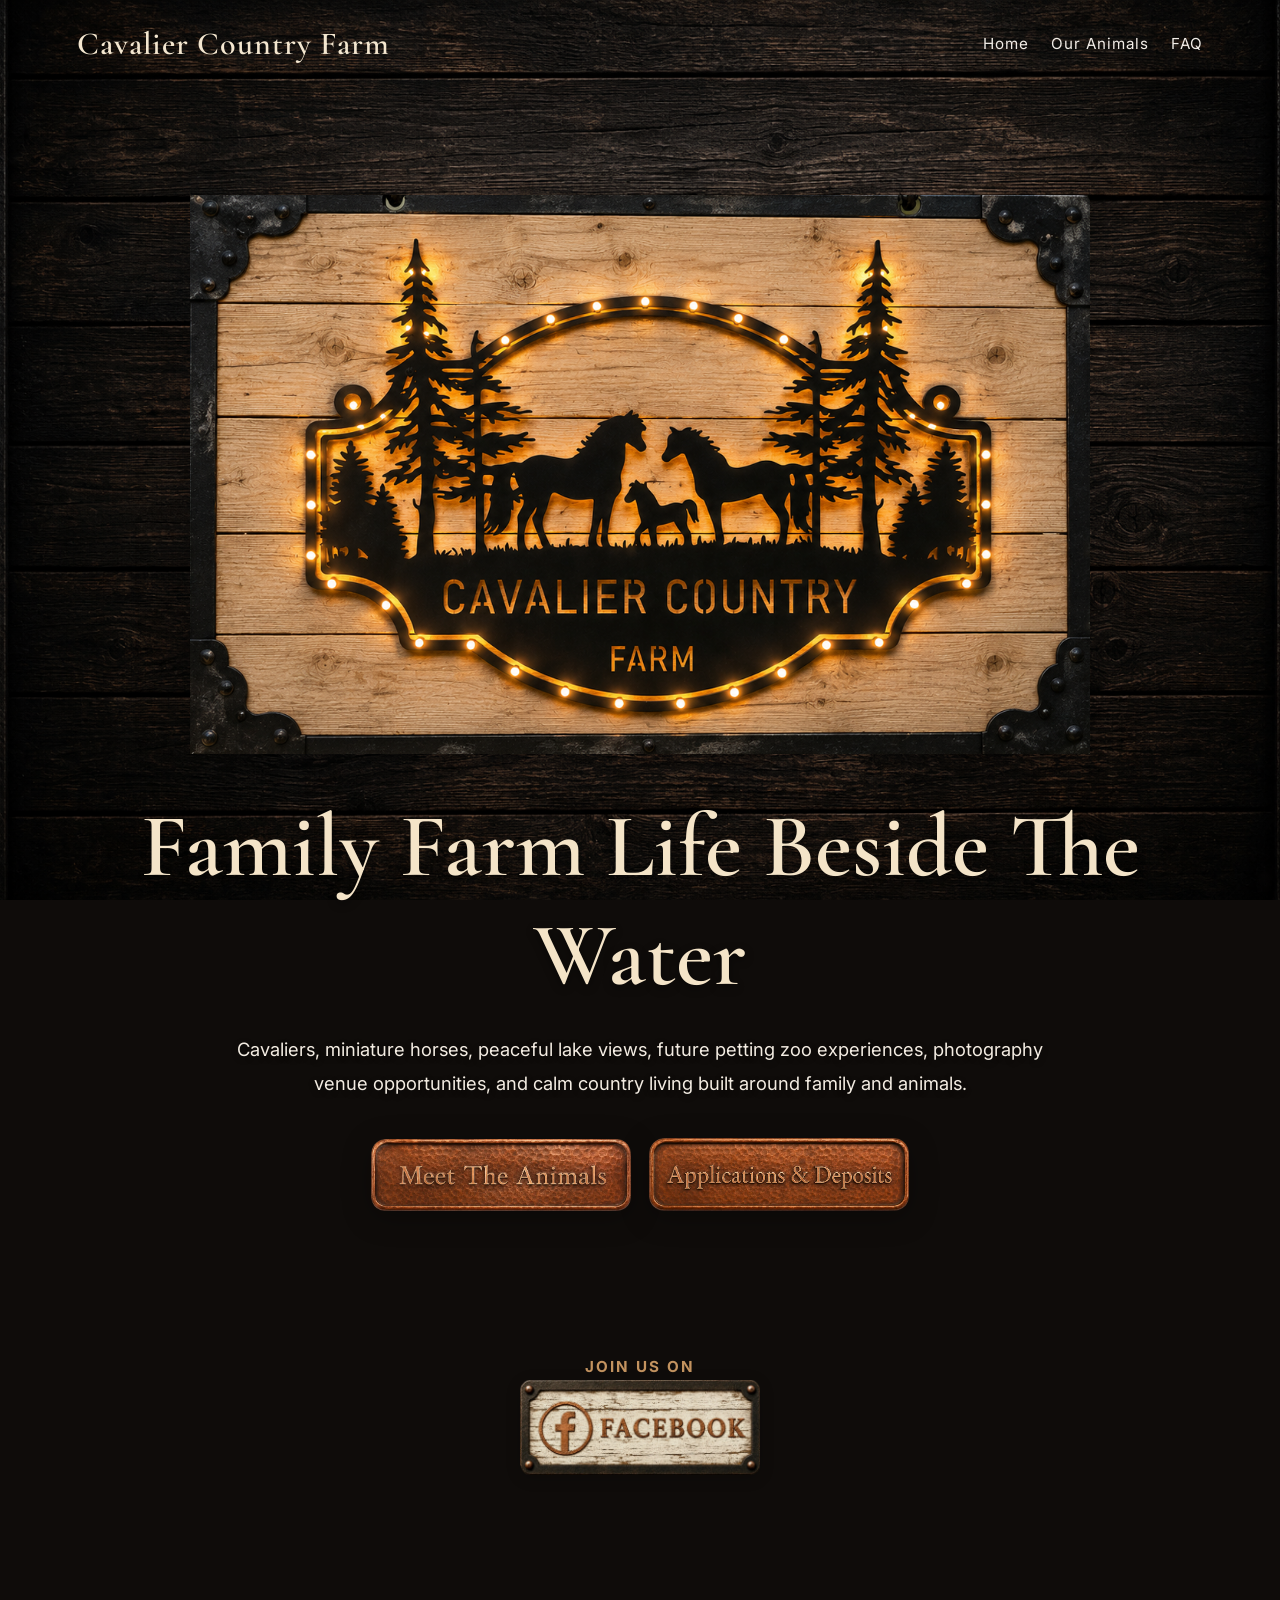
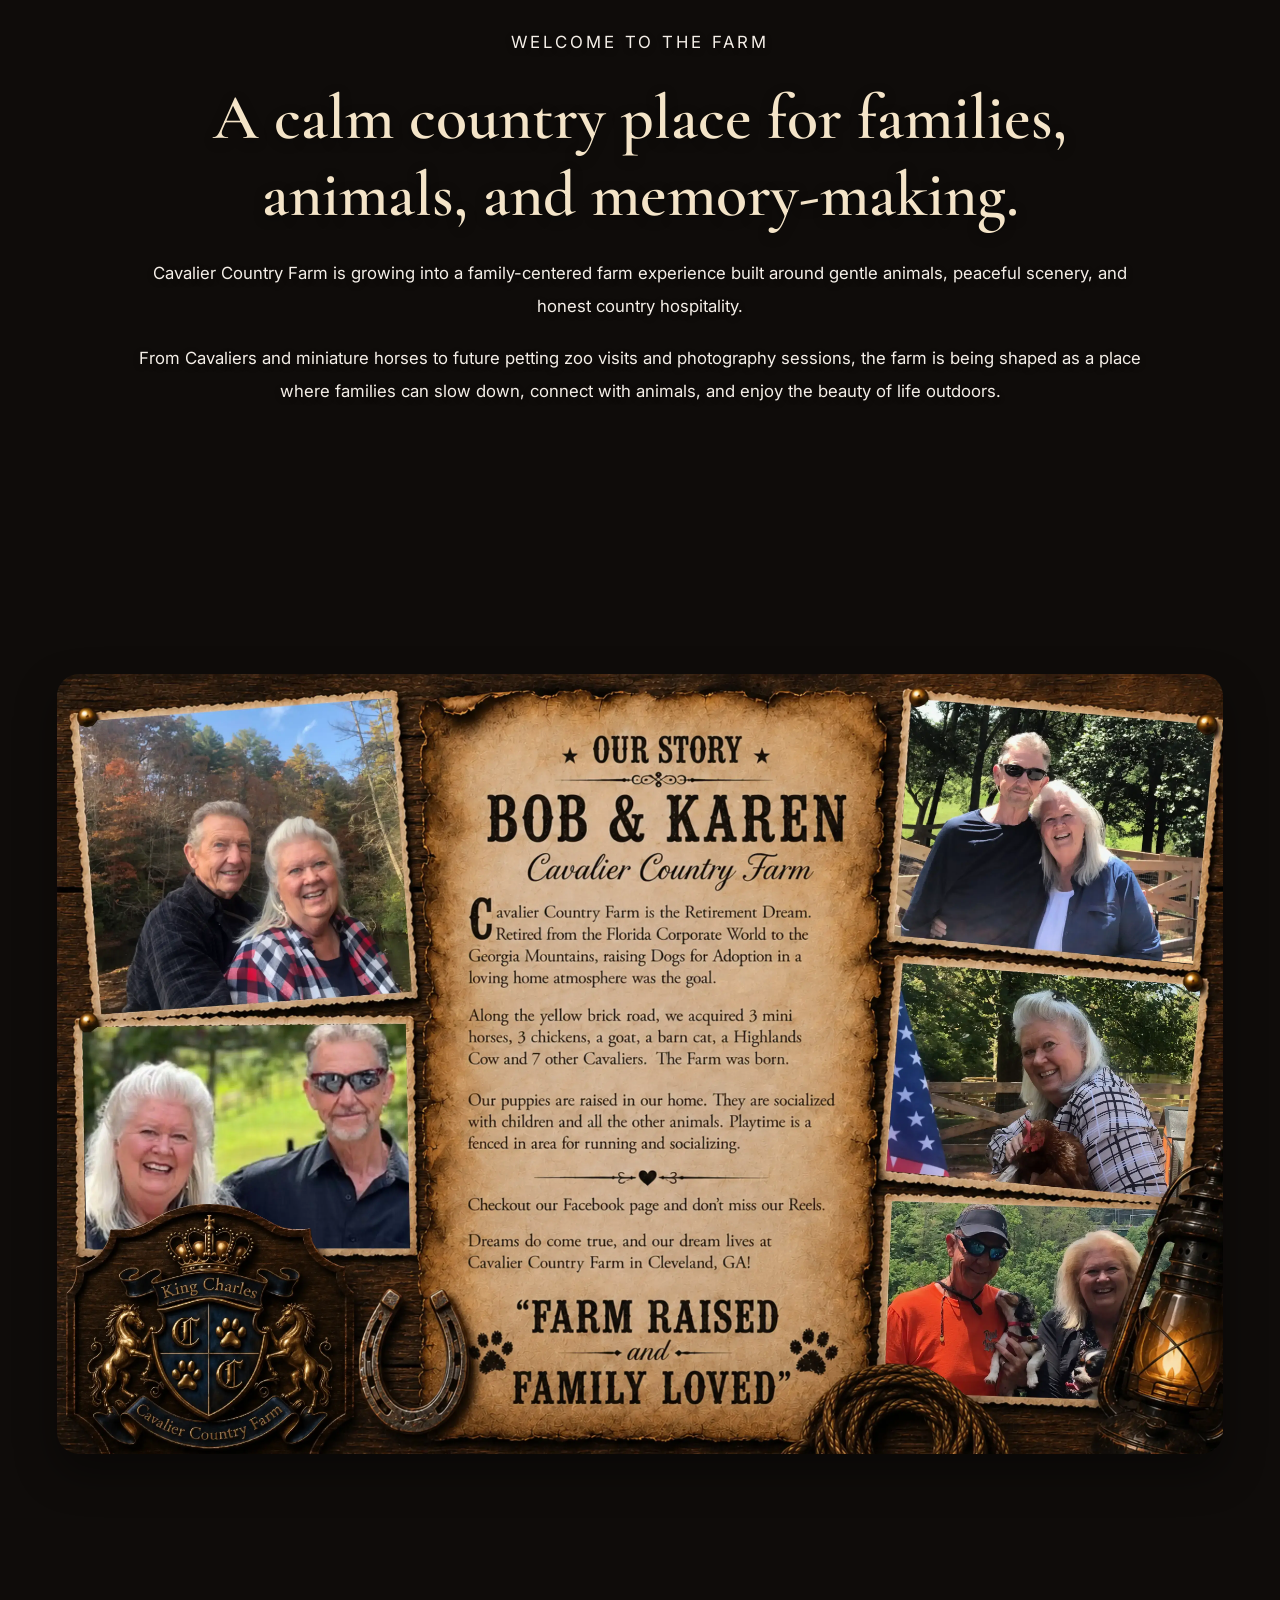
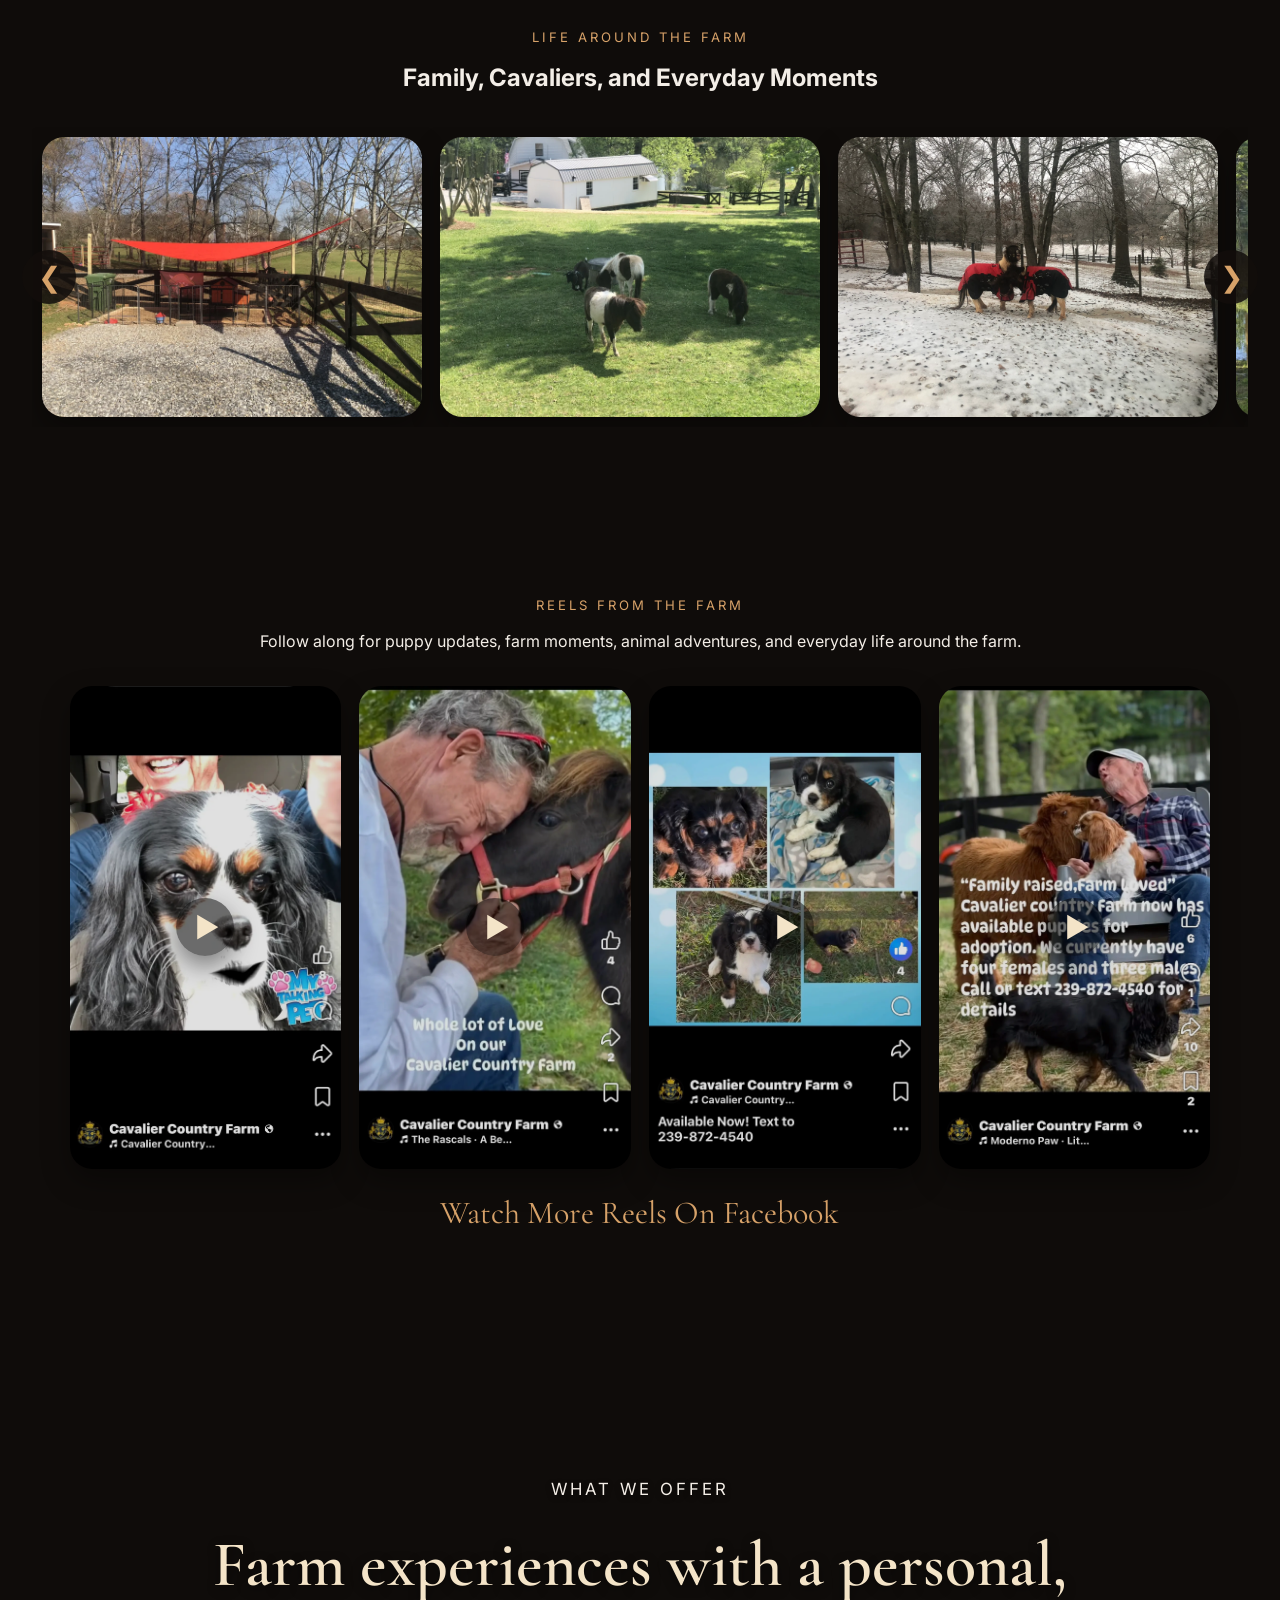
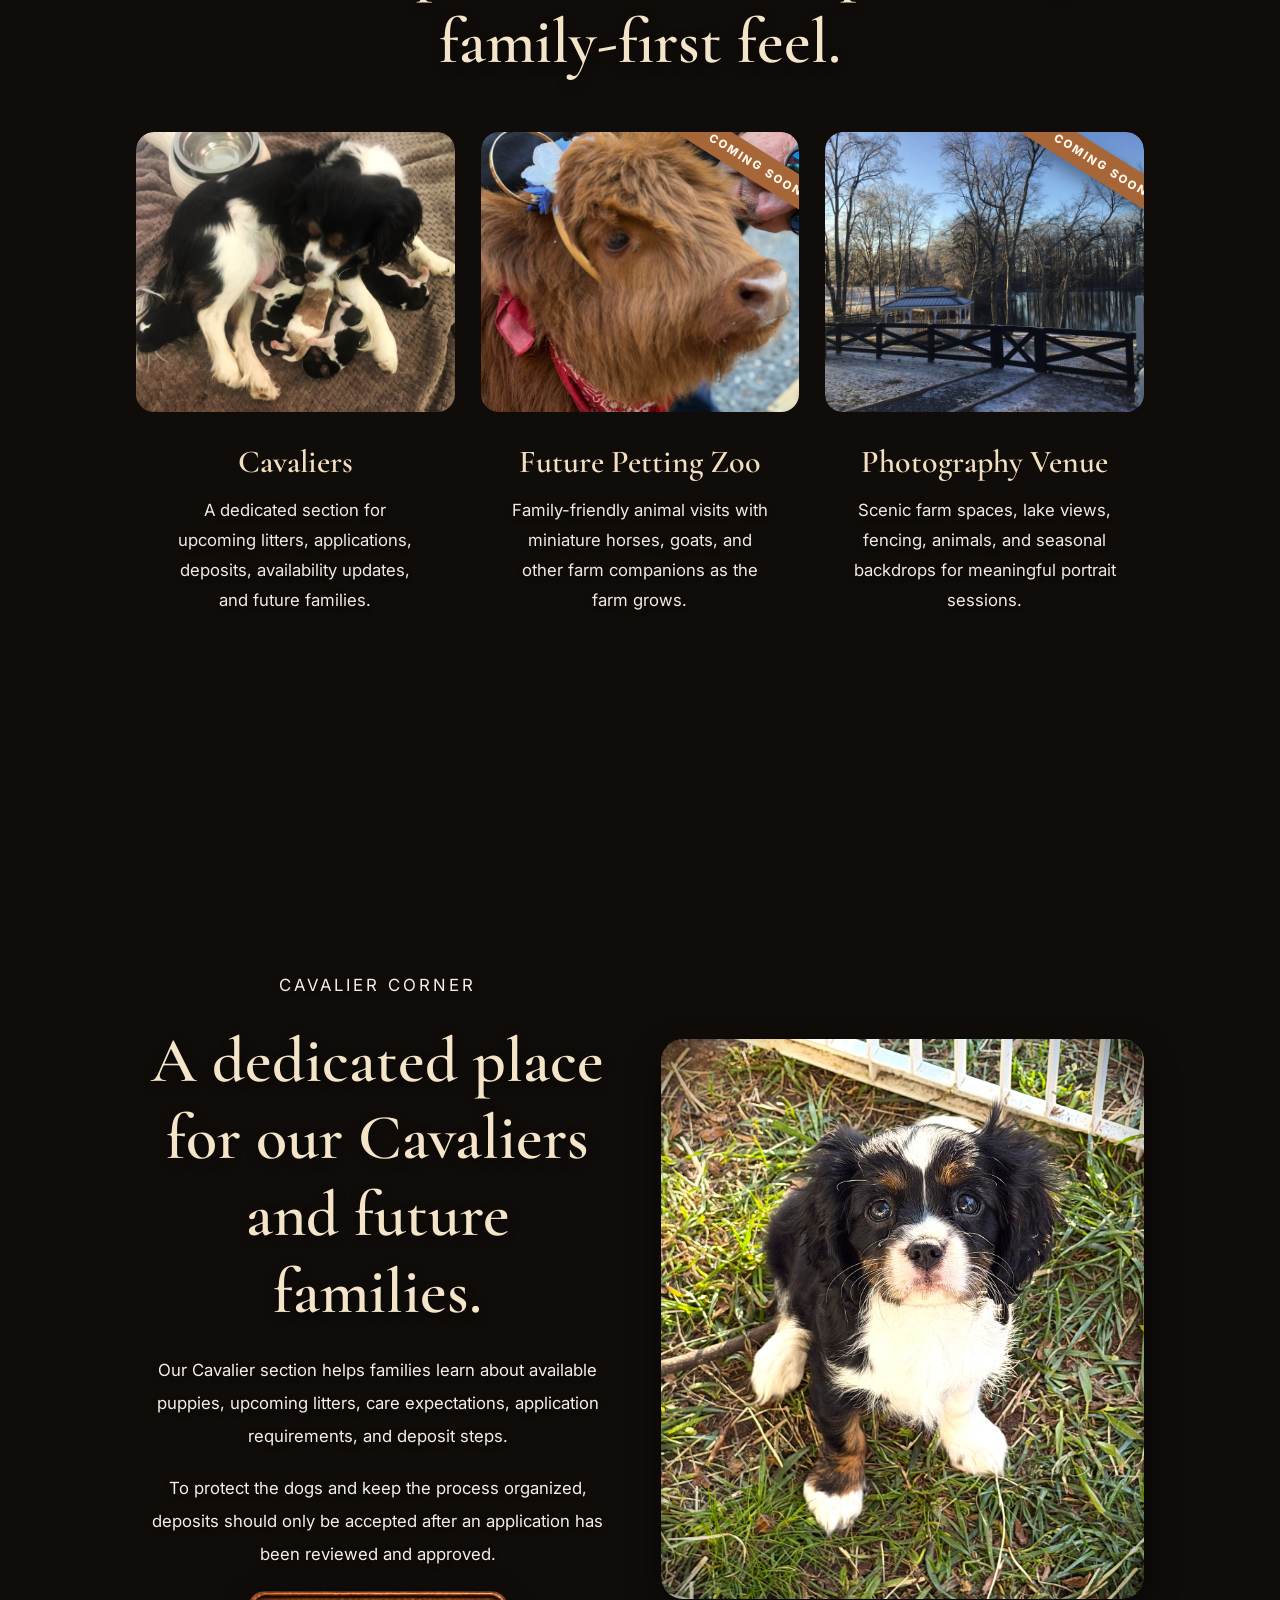
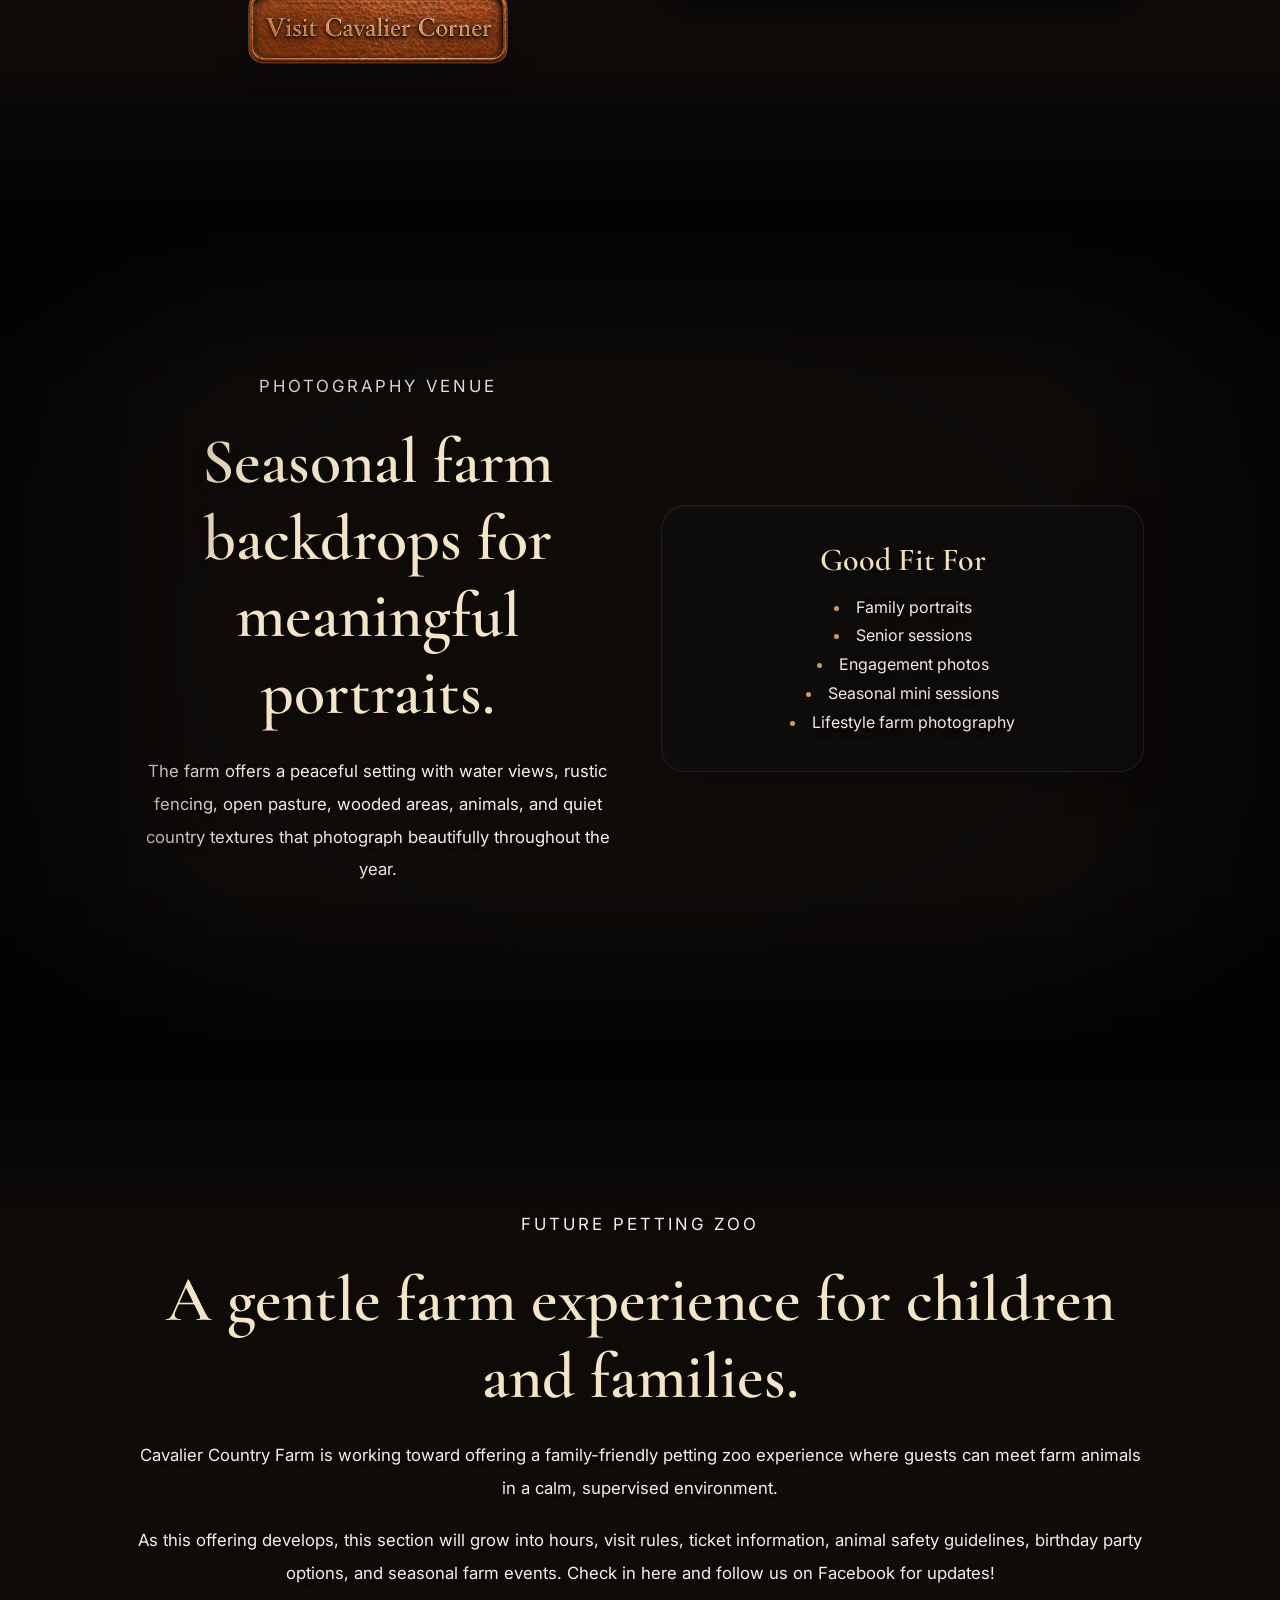
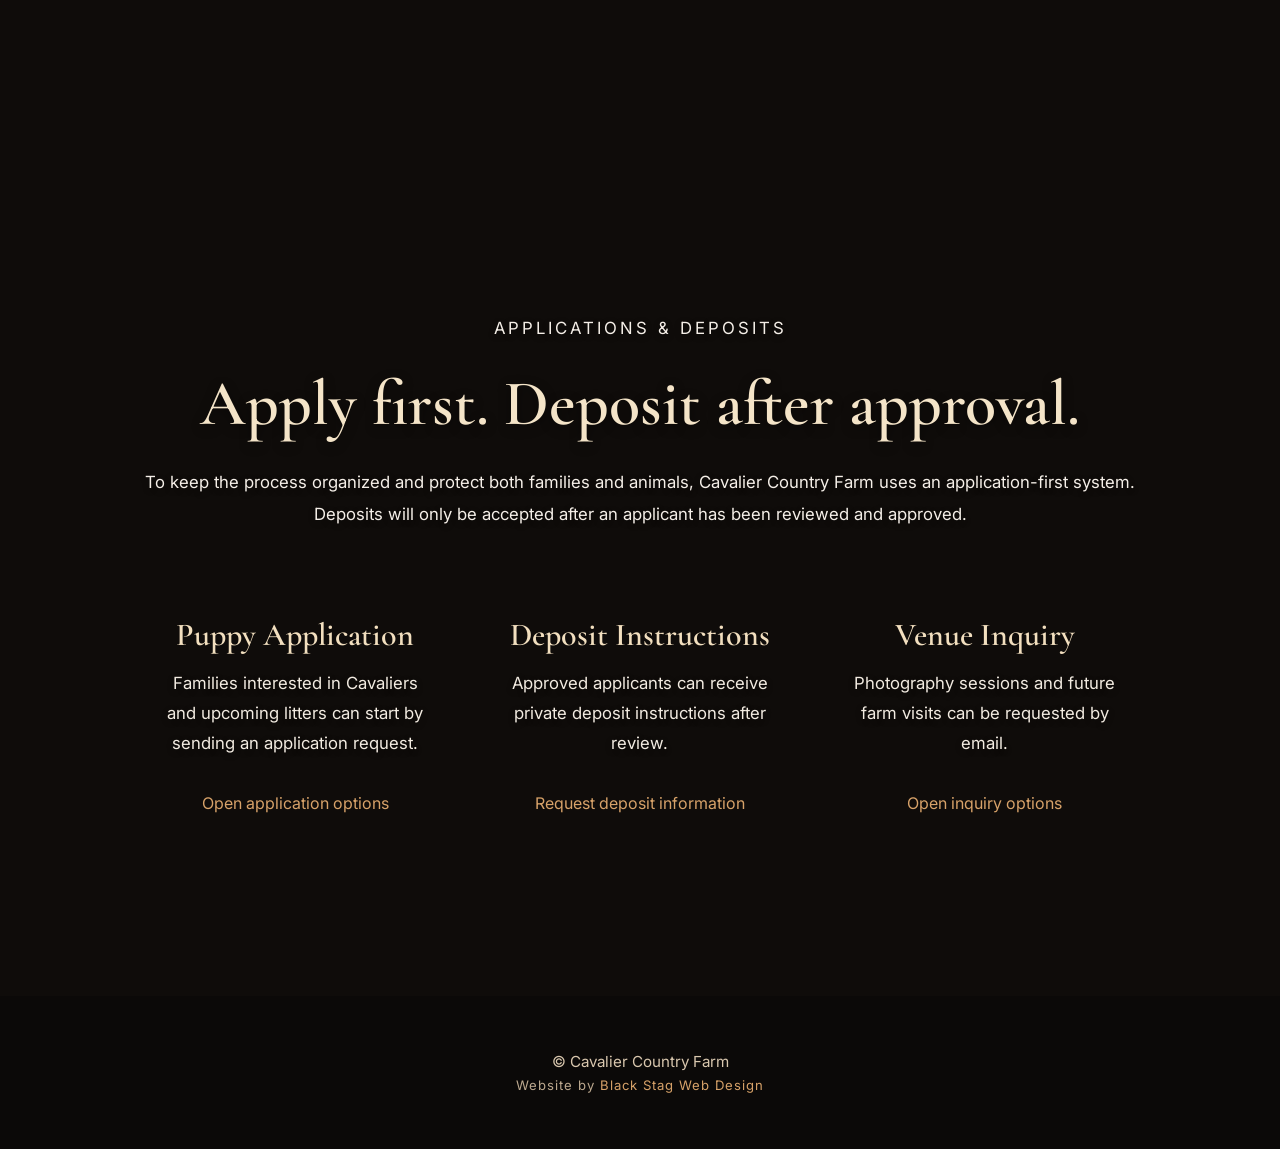
==== index.html @ 54536f59 "Update index.html" ====
<!DOCTYPE html>
<html lang="en">
<head>
    <title>Cavalier Country Farm | Family-Raised Cavaliers in Cleveland, Georgia</title>

<meta name="description" content="Family-raised Cavalier King Charles Spaniel puppies in Cleveland, Georgia. Meet our Cavaliers, farm animals, and learn about life at Cavalier Country Farm.">

<meta name="keywords" content="Cavalier King Charles Spaniel puppies Georgia, Cavaliers Cleveland GA, family raised puppies, Cavalier breeder Georgia">

<meta name="robots" content="index, follow">

<link rel="canonical" href="https://cavaliercountry.farm/">

<meta property="og:title" content="Cavalier Country Farm | Family-Raised Cavaliers in Cleveland, Georgia">
<meta property="og:description" content="Family-raised Cavalier King Charles Spaniel puppies in the North Georgia mountains.">
<meta property="og:url" content="https://cavaliercountry.farm/">
<meta property="og:type" content="website">
<meta property="og:image" content="https://cavaliercountry.farm/assets/farm-sign.png">

<meta name="twitter:card" content="summary_large_image">
<meta name="twitter:title" content="Cavalier Country Farm">
<meta name="twitter:description" content="Family-raised Cavalier King Charles Spaniel puppies in Cleveland, Georgia.">
<meta name="twitter:image" content="https://cavaliercountry.farm/assets/farm-sign.png">

<script type="application/ld+json">
{
  "@context":"https://schema.org",
  "@type":"LocalBusiness",
  "name":"Cavalier Country Farm",
  "url":"https://cavaliercountry.farm/",
  "description":"Family-raised Cavalier King Charles Spaniel puppies and farm experiences in Cleveland, Georgia.",
  "address":{
    "@type":"PostalAddress",
    "addressLocality":"Cleveland",
    "addressRegion":"GA",
    "addressCountry":"US"
  },
  "sameAs":[
    "https://www.gooddog.com/breeders/cavalier-country-farm-georgia#breed_id=72&m_layout=new&locName=Cleveland%2C%20GA"
  ]
}
</script>
    <meta charset="UTF-8">
    <meta name="viewport" content="width=device-width, initial-scale=1.0">
    <title>Cavalier Country Farm</title>
    <link rel="stylesheet" href="styles.css?v=22">
    <script src="script.js?v=22" defer></script>
</head>

<body>

<header class="hero home-hero">
    <div class="hero-overlay"></div>

    <nav class="top-nav">
        <div class="nav-logo">Cavalier Country Farm</div>

        <div class="nav-links">
            <a href="index.html">Home</a>
            <a href="animals.html">Our Animals</a>
            <a href="faq.html">FAQ</a>
        </div>
    </nav>

    <div class="hero-frame">
        <div class="hero-content">
            <img src="assets/farm-sign.png" alt="Cavalier Country Farm Sign" class="hero-sign">

            <h1>Family Farm Life Beside The Water</h1>

            <p>
                Cavaliers, miniature horses, peaceful lake views, future petting zoo
                experiences, photography venue opportunities, and calm country living
                built around family and animals.
            </p>

            <div class="hero-buttons image-buttons">
                <a href="animals.html" class="image-btn-link">
                    <img src="assets/meet-animals.webp" alt="Meet The Animals" class="image-btn">
                </a>

                <a href="#" class="image-btn-link" id="openApplicationsModal">
                    <img src="assets/apps-deposits.webp" alt="Applications and Deposits" class="image-btn">
                </a>
            </div>
        </div>
    </div>
</header>

<main>

    <section class="facebook-banner-section">
        <p class="eyebrow">Join us on</p>

        <a
            href="https://www.facebook.com/profile.php?id=61573333431485"
            target="_blank"
            rel="noopener noreferrer"
            class="facebook-banner-link"
        >
            <img src="assets/fb-button-3.webp" alt="Join us on Facebook" class="facebook-banner">
        </a>
    </section>

    <section class="welcome-section">
        <div class="section-card">
            <p class="eyebrow">Welcome To The Farm</p>

            <h2>A calm country place for families, animals, and memory-making.</h2>

            <p>
                Cavalier Country Farm is growing into a family-centered farm experience
                built around gentle animals, peaceful scenery, and honest country hospitality.
            </p>

            <p>
                From Cavaliers and miniature horses to future petting zoo visits and photography
                sessions, the farm is being shaped as a place where families can slow down,
                connect with animals, and enjoy the beauty of life outdoors.
            </p>
        </div>
    </section>

    <section class="welcome-section">
        <div class="bio-poster-wrap" id="bioPosterTrigger">
            <img src="assets/farm-bio.webp" alt="Bob and Karen story at Cavalier Country Farm" class="bio-poster">
            <p class="bio-mobile-hint">Tap to read the full story</p>
        </div>
    </section>

    <div class="bio-modal" id="bioModal" aria-hidden="true">
        <button class="modal-close" id="bioModalClose" aria-label="Close biography">
            <img src="farm buttons/farm-x-btn.webp" alt="Close" class="farm-x-btn">
        </button>

        <img
            src="assets/mobile-bio-modal.webp"
            alt="Bob and Karen story at Cavalier Country Farm"
            class="bio-modal-image"
        >
    </div>

    <section class="farm-gallery-section">

    <div class="farm-gallery-header">
        <p class="eyebrow">Life Around The Farm</p>
        <h2>Family, Cavaliers, and Everyday Moments</h2>
    </div>

    <div class="farm-gallery-carousel">

        <button class="gallery-arrow gallery-prev">&#10094;</button>

        <div class="farm-gallery-track">

            <img src="assets/farm-carousel/carousel-1.webp" alt="">
            <img src="assets/farm-carousel/carousel-2.webp" alt="">
            <img src="assets/farm-carousel/carousel-3.webp" alt="">
            <img src="assets/farm-carousel/carousel-4.webp" alt="">
            <img src="assets/farm-carousel/carousel-5.webp" alt="">
            <img src="assets/farm-carousel/carousel-6.webp" alt="">
            <img src="assets/farm-carousel/carousel-7.webp" alt="">
            <img src="assets/farm-carousel/carousel-8.webp" alt="">
            <img src="assets/farm-carousel/carousel-9.webp" alt="">
            <img src="assets/farm-carousel/carousel-10.webp" alt="">
            <img src="assets/farm-carousel/carousel-11.webp" alt="">
            <img src="assets/farm-carousel/carousel-12.webp" alt="">
            <img src="assets/farm-carousel/carousel-13.webp" alt="">
            <img src="assets/farm-carousel/carousel-14.webp" alt="">
            <img src="assets/farm-carousel/carousel-15.webp" alt="">
            <img src="assets/farm-carousel/carousel-16.webp" alt="">
            <img src="assets/farm-carousel/carousel-17.webp" alt="">
            <img src="assets/farm-carousel/carousel-18.webp" alt="">
            <img src="assets/farm-carousel/carousel-19.webp" alt="">
            <img src="assets/farm-carousel/carousel-20.webp" alt="">
            <img src="assets/farm-carousel/carousel-21.webp" alt="">
            <img src="assets/farm-carousel/carousel-22.webp" alt="">
            <img src="assets/farm-carousel/carousel-23.webp" alt="">
            <img src="assets/farm-carousel/carousel-24.webp" alt="">
            <img src="assets/farm-carousel/carousel-25.webp" alt="">
            <img src="assets/farm-carousel/carousel-26.webp" alt="">
            <img src="assets/farm-carousel/carousel-27.webp" alt="">

        </div>

        <button class="gallery-arrow gallery-next">&#10095;</button>

    </div>

</section>

    <section class="farm-reels-section">

    <div class="farm-gallery-header">
        <p class="eyebrow">Reels From The Farm</p>
            Follow along for puppy updates, farm moments, animal adventures,
            and everyday life around the farm.
        </p>
    </div>

    <a
        href="https://www.facebook.com/profile.php?id=61573333431485&sk=reels_tab"
        target="_blank"
        rel="noopener noreferrer"
        class="reels-grid-link"
    >
        <div class="reels-grid">

            <div class="reel-thumb">
                <img src="assets/reels/reel-1.webp" alt="Farm reel preview">
            </div>

            <div class="reel-thumb">
                <img src="assets/reels/reel-2.webp" alt="Farm reel preview">
            </div>

            <div class="reel-thumb">
                <img src="assets/reels/reel-3.webp" alt="Farm reel preview">
            </div>

            <div class="reel-thumb">
                <img src="assets/reels/reel-4.webp" alt="Farm reel preview">
            </div>

        </div>

        <div class="reels-cta">
            Watch More Reels On Facebook
        </div>
    </a>

</section>

</section>

    <section class="welcome-section">
        <div class="section-card">
            <p class="eyebrow">What We Offer</p>

            <h2>Farm experiences with a personal, family-first feel.</h2>

            <div class="feature-grid">
                <article class="feature-card image-card">
                    <img src="assets/cavaliers-title.jpg" alt="Cavalier King Charles Spaniels">

                    <div class="feature-card-body">
                        <h3>Cavaliers</h3>
                        <p>
                            A dedicated section for upcoming litters, applications, deposits,
                            availability updates, and future families.
                        </p>
                    </div>
                </article>

                <article class="feature-card image-card future-feature">
                    <img src="assets/petting-zoo-title.jpg" alt="Future petting zoo">

                    <div class="feature-card-body">
                        <h3>Future Petting Zoo</h3>
                        <p>
                            Family-friendly animal visits with miniature horses, goats,
                            and other farm companions as the farm grows.
                        </p>
                    </div>
                </article>

                <article class="feature-card image-card future-feature">
                    <img src="assets/photography-title.jpg" alt="Photography venue">

                    <div class="feature-card-body">
                        <h3>Photography Venue</h3>
                        <p>
                            Scenic farm spaces, lake views, fencing, animals, and seasonal
                            backdrops for meaningful portrait sessions.
                        </p>
                    </div>
                </article>
            </div>
        </div>
    </section>

    <section class="welcome-section cavalier-section">
        <div class="section-card split-card">
            <div>
                <p class="eyebrow">Cavalier Corner</p>

                <h2>A dedicated place for our Cavaliers and future families.</h2>

                <p>
                    Our Cavalier section helps families learn about available puppies,
                    upcoming litters, care expectations, application requirements,
                    and deposit steps.
                </p>

                <p>
                    To protect the dogs and keep the process organized, deposits should
                    only be accepted after an application has been reviewed and approved.
                </p>

                <a href="animals.html" class="image-btn-link">
                    <img src="assets/cavalier-corner.webp" alt="Visit Cavalier Corner" class="image-btn">
                </a>
            </div>

            <img src="assets/cc-hero.jpg" alt="Cavalier King Charles Spaniel Puppy" class="crest-image">
        </div>
    </section>

    <section class="welcome-section photography-section">
        <div class="section-card split-card">
            <div>
                <p class="eyebrow">Photography Venue</p>

                <h2>Seasonal farm backdrops for meaningful portraits.</h2>

                <p>
                    The farm offers a peaceful setting with water views, rustic fencing,
                    open pasture, wooded areas, animals, and quiet country textures that
                    photograph beautifully throughout the year.
                </p>
            </div>

            <div class="cta-box">
                <h3>Good Fit For</h3>

                <ul>
                    <li>Family portraits</li>
                    <li>Senior sessions</li>
                    <li>Engagement photos</li>
                    <li>Seasonal mini sessions</li>
                    <li>Lifestyle farm photography</li>
                </ul>
            </div>
        </div>
    </section>

    <section class="welcome-section petting-section">
        <div class="section-card">
            <p class="eyebrow">Future Petting Zoo</p>

            <h2>A gentle farm experience for children and families.</h2>

            <p>
                Cavalier Country Farm is working toward offering a family-friendly
                petting zoo experience where guests can meet farm animals in a calm,
                supervised environment.
            </p>

            <p>
                As this offering develops, this section will grow into hours, visit rules,
                ticket information, animal safety guidelines, birthday party options,
                and seasonal farm events. Check in here and follow us on Facebook for updates!
            </p>
        </div>
    </section>

    <section class="welcome-section" id="apply">
        <div class="section-card">
            <p class="eyebrow">Applications & Deposits</p>

            <h2>Apply first. Deposit after approval.</h2>

            <p>
                To keep the process organized and protect both families and animals,
                Cavalier Country Farm uses an application-first system.
                Deposits will only be accepted after an applicant has been reviewed
                and approved.
            </p>

            <div class="feature-grid">
                <article class="feature-card">
                    <h3>Puppy Application</h3>
                    <p>Families interested in Cavaliers and upcoming litters can start by sending an application request.</p>
                    <a href="#" class="small-link open-applications-link">Open application options</a>
                </article>

                <article class="feature-card">
                    <h3>Deposit Instructions</h3>
                    <p>Approved applicants can receive private deposit instructions after review.</p>
                    <a href="#" class="small-link open-applications-link">Request deposit information</a>
                </article>

                <article class="feature-card">
                    <h3>Venue Inquiry</h3>
                    <p>Photography sessions and future farm visits can be requested by email.</p>
                    <a href="#" class="small-link open-applications-link">Open inquiry options</a>
                </article>
            </div>
        </div>
    </section>

</main>
<div class="gallery-modal" id="galleryModal">

    <button class="gallery-modal-close" id="galleryModalClose">
    <img
        src="farm buttons/farm-x-btn.webp"
        alt="Close"
        class="farm-x-btn"
    >
</button>

    <img
        id="galleryModalImage"
        src=""
        alt="Farm Gallery Image"
    >

</div>

<div class="applications-modal" id="applicationsModal" aria-hidden="true">
    <div class="applications-modal-content">

        <img
            src="farm buttons/modal-bg.webp"
            alt=""
            class="applications-modal-bg"
            aria-hidden="true"
        >

        <button class="applications-modal-close" id="applicationsModalClose" aria-label="Close applications menu">
            <img src="farm buttons/farm-x-btn.webp" alt="Close" class="farm-x-btn">
        </button>

        <div class="applications-modal-inner">
            <p class="eyebrow">Applications & Deposits</p>

            <h2>Select An Option</h2>

            <div class="applications-modal-grid">

                <a
                    class="application-image-link"
                    href="mailto:karenscavaliercountry@gmail.com?subject=Cavalier%20Puppy%20Application&body=Full%20Name:%0D%0A%0D%0APhone%20Number:%0D%0A%0D%0AEmail:%0D%0A%0D%0ACity%20and%20State:%0D%0A%0D%0ADo%20you%20rent%20or%20own?:%0D%0A%0D%0AHave%20you%20owned%20dogs%20before?:%0D%0A%0D%0AWhy%20are%20you%20interested%20in%20a%20Cavalier?:%0D%0A%0D%0ADo%20you%20have%20other%20pets?:%0D%0A%0D%0AAnything%20else%20you%20would%20like%20us%20to%20know?:"
                >
                    <img src="farm buttons/puppy-app-btn.webp" alt="Cavalier Puppy Application" class="application-image-btn">
                </a>

                <a
                    class="application-image-link"
                    href="mailto:karenscavaliercountry@gmail.com?subject=Petting%20Zoo%20Visit%20Request&body=Full%20Name:%0D%0A%0D%0APhone%20Number:%0D%0A%0D%0AEmail:%0D%0A%0D%0APreferred%20Visit%20Date:%0D%0A%0D%0ANumber%20of%20Guests:%0D%0A%0D%0AAges%20of%20Children:%0D%0A%0D%0AAnything%20we%20should%20know?:"
                >
                    <img src="farm buttons/zoo-req-btn.webp" alt="Petting Zoo Visit Request" class="application-image-btn">
                </a>

                <a
                    class="application-image-link"
                    href="mailto:karenscavaliercountry@gmail.com?subject=Photography%20Booking%20Request&body=Full%20Name:%0D%0A%0D%0APhone%20Number:%0D%0A%0D%0AEmail:%0D%0A%0D%0APreferred%20Session%20Date:%0D%0A%0D%0ASession%20Type:%0D%0A%0D%0ANumber%20of%20People:%0D%0A%0D%0AAnything%20else%20you%20would%20like%20us%20to%20know?:"
                >
                    <img src="farm buttons/photo-req-btn.webp" alt="Photography Booking Request" class="application-image-btn">
                </a>

                <a
                    class="application-image-link"
                    href="mailto:karenscavaliercountry@gmail.com?subject=Deposit%20Information%20Request&body=Full%20Name:%0D%0A%0D%0APhone%20Number:%0D%0A%0D%0AEmail:%0D%0A%0D%0AWhat%20deposit%20are%20you%20asking%20about?:%0D%0A%0D%0AHave%20you%20already%20been%20approved?:"
                >
                    <img src="farm buttons/deposit-info-btn.webp" alt="Deposit Information" class="application-image-btn">
                </a>

            </div>
        </div>
    </div>
</div>

<footer class="site-footer">
    <p>© Cavalier Country Farm</p>
    <p class="site-credit">
        Website by
        <a href="https://blackstagweb.com" target="_blank" rel="noopener" title="North Georgia web design by Black Stag Web Design">
            Black Stag Web Design
        </a>
    </p>
</footer>

<script>
    const bioPosterTrigger = document.getElementById('bioPosterTrigger');
    const bioModal = document.getElementById('bioModal');
    const bioModalClose = document.getElementById('bioModalClose');

    function isMobileBioView(){
        return window.matchMedia('(max-width: 768px)').matches;
    }

    if(bioPosterTrigger && bioModal && bioModalClose){
        bioPosterTrigger.addEventListener('click', () => {
            if(!isMobileBioView()) return;

            bioModal.classList.add('active');
            bioModal.setAttribute('aria-hidden', 'false');
            document.body.classList.add('bio-modal-open');
        });

        bioModalClose.addEventListener('click', () => {
            bioModal.classList.remove('active');
            bioModal.setAttribute('aria-hidden', 'true');
            document.body.classList.remove('bio-modal-open');
        });

        bioModal.addEventListener('click', (e) => {
            if(e.target === bioModal){
                bioModal.classList.remove('active');
                bioModal.setAttribute('aria-hidden', 'true');
                document.body.classList.remove('bio-modal-open');
            }
        });

        document.addEventListener('keydown', (e) => {
            if(e.key === 'Escape'){
                bioModal.classList.remove('active');
                bioModal.setAttribute('aria-hidden', 'true');
                document.body.classList.remove('bio-modal-open');
            }
        });
    }
</script>

</body>
</html>
---- styles.css ----
@import url('https://fonts.googleapis.com/css2?family=Caveat:wght@500;600;700&family=Cormorant+Garamond:wght@400;500;600;700&family=Inter:wght@300;400;500;600&display=swap');

*{
    margin:0;
    padding:0;
    box-sizing:border-box;
}

html{
    scroll-behavior:smooth;
}

body{
    font-family:'Inter', sans-serif;
    color:#f3eee7;
    background:#0f0c0a;
    overflow-x:hidden;
}

img{
    max-width:100%;
    display:block;
}

a{
    color:inherit;
    text-decoration:none;
}

button{
    font:inherit;
}

.hero{
    position:relative;
    min-height:100vh;
    display:flex;
    align-items:center;
    justify-content:center;
    padding:140px 24px 80px;
    background-size:cover;
    background-position:center;
    background-attachment:fixed;
    overflow:hidden;
}

.home-hero{
    background-image:url('assets/farm-web-bg.png');
}

.animals-hero{
    background-image:url('assets/animals-bg.jpg');
}

.faq-hero{
    background-image:url('assets/farm-web-bg.png');
}

.hero-overlay{
    display:none;
}

.top-nav{
    position:absolute;
    top:0;
    left:0;
    width:100%;
    display:flex;
    justify-content:space-between;
    align-items:center;
    padding:24px 6vw;
    z-index:20;
}

.nav-logo,
.nav-brand{
    font-family:'Cormorant Garamond', serif;
    font-size:2rem;
    font-weight:600;
    color:#f4e7d0;
    letter-spacing:1px;
}

.nav-links,
.top-nav nav{
    display:flex;
    gap:22px;
    flex-wrap:wrap;
}

.nav-links a,
.top-nav nav a{
    text-decoration:none;
    color:#f2ede7;
    font-size:.95rem;
    letter-spacing:1px;
    transition:.25s ease;
}

.nav-links a:hover,
.top-nav nav a:hover{
    color:#d7a269;
}

.hero-frame{
    position:relative;
    z-index:5;
    width:min(1150px, 94%);
    margin:auto;
    padding:55px 50px 60px;
    border-radius:28px;
    background:transparent;
    border:none;
    box-shadow:none;
    backdrop-filter:none;
}

.hero-content{
    position:relative;
    z-index:5;
    width:min(100%, 1050px);
    margin:auto;
    text-align:center;
}

.hero-image-wrap{
    width:min(520px, 92vw);
    margin:0 auto 32px;
    filter:drop-shadow(0 26px 45px rgba(0,0,0,.55));
}

.crest-wrap{
    width:min(460px, 86vw);
}

.hero-sign{
    width:min(900px, 100%);
    margin:0 auto 38px;
    display:block;
    filter:drop-shadow(0 10px 25px rgba(0,0,0,.45));
}

.hero h1{
    font-family:'Cormorant Garamond', serif;
    font-size:clamp(3rem, 7vw, 6.2rem);
    font-weight:600;
    color:#f4e4c8;
    margin-bottom:22px;
    text-shadow:0 3px 10px rgba(0,0,0,.45);
}

.hero p{
    max-width:850px;
    margin:0 auto 38px;
    font-size:1.15rem;
    line-height:1.85;
    color:#f3ece2;
    text-shadow:0 2px 6px rgba(0,0,0,.38);
}

.hero-buttons{
    display:flex;
    justify-content:center;
    gap:18px;
    flex-wrap:wrap;
}

.image-buttons{
    align-items:center;
}

.image-btn-link{
    display:inline-block;
    text-decoration:none;
    line-height:0;
    transition:.25s ease;
}

.image-btn-link:hover{
    transform:translateY(-2px);
}

.image-btn{
    width:min(260px, 72vw);
    display:block;
    filter:drop-shadow(0 6px 14px rgba(0,0,0,.28));
}

.facebook-banner-section{
    width:100%;
    padding:6px 20px 0;
    display:flex;
    flex-direction:column;
    justify-content:center;
    align-items:center;
    text-align:center;
    background:transparent;
}

.facebook-banner-section .eyebrow{
    margin-bottom:4px;
    opacity:.9;
    letter-spacing:2px;
    font-size:.95rem;
    font-weight:700;
}

.facebook-banner-link{
    display:inline-block;
    transition:.25s ease;
}

.facebook-banner-link:hover{
    transform:translateY(-1px);
}

.facebook-banner{
    width:min(240px, 44vw);
    display:block;
    opacity:.92;
    filter:drop-shadow(0 3px 8px rgba(0,0,0,.22));
    transition:.25s ease;
}

.facebook-banner:hover{
    opacity:1;
}

main{
    background:url('assets/farm-web-bg.png');
    background-size:cover;
    background-position:center;
    background-attachment:fixed;
}

.welcome-section{
    padding:95px 20px;
}

.section{
    padding:95px 20px;
    background:transparent;
}

.section-inner,
.section-card,
.cavalier-panel{
    width:min(1120px, 92%);
    margin:auto;
    padding:56px;
    background:transparent;
    border:none;
    border-radius:24px;
    box-shadow:none;
    backdrop-filter:none;
    text-align:center;
}

.eyebrow{
    color:#d7a269;
    text-transform:uppercase;
    letter-spacing:3px;
    font-size:.82rem;
    margin-bottom:18px;
    text-align:center;
}

.section-card h2,
.cavalier-panel h2,
.section h2{
    font-family:'Cormorant Garamond', serif;
    font-size:clamp(2.5rem, 5vw, 4.2rem);
    font-weight:600;
    color:#f4e4c8;
    margin-bottom:24px;
    text-shadow:0 3px 12px rgba(0,0,0,.45);
    text-align:center;
}

.section-card p,
.cavalier-panel p,
.section-lead{
    font-size:1.05rem;
    line-height:1.95;
    color:#f5efe8;
    margin-bottom:20px;
    text-shadow:0 2px 6px rgba(0,0,0,.35);
    text-align:center;
}

.section-lead{
    max-width:760px;
    margin:0 auto 54px;
}

.feature-grid,
.animal-grid{
    display:grid;
    grid-template-columns:repeat(auto-fit, minmax(250px, 1fr));
    gap:26px;
    margin-top:52px;
}

.feature-card,
/* Round only the homepage "What We Offer" images */

.feature-grid .image-card{
    border-radius:18px;
    overflow:hidden;
}

.feature-grid .image-card img{
    border-radius:18px;
}
.animal-card,
.faq-item,
.feature-card-body{
    background:transparent;
    border:none;
    box-shadow:none;
    backdrop-filter:none;
    text-align:center;
}

.feature-card,
.animal-card,
.faq-item{
    padding:32px 28px;
}

.feature-card h3,
.animal-card h3,
.cta-box h3,
.faq-item h3{
    font-family:'Cormorant Garamond', serif;
    font-size:2rem;
    font-weight:600;
    margin-bottom:14px;
    color:#f2dfbf;
    text-align:center;
}

.feature-card p,
.animal-card p,
.cta-box li,
.faq-item p{
    line-height:1.8;
    color:#f2ebe1;
    text-align:center;
}

.cta-box ul{
    padding-left:0;
    list-style-position:inside;
}

.split-card{
    display:grid;
    grid-template-columns:1fr 1fr;
    gap:42px;
    align-items:center;
}

.crest-image{
    width:100%;
    max-height:560px;
    object-fit:cover;
    object-position:center;
    border-radius:22px;
    box-shadow:0 14px 34px rgba(0,0,0,.45);
    transition:.3s ease;
}

.crest-image:hover{
    transform:scale(1.01);
}

.cavalier-wrapper{
    width:100%;
    padding:100px 0;
    background:transparent;
}

.image-card{
    padding:0;
    overflow:hidden;
    background:transparent;
}

.image-card img{
    width:100%;
    height:280px;
    display:block;
    object-fit:cover;
    object-position:center;
    transition:.35s ease;
}

.image-card:hover img{
    transform:scale(1.035);
}

.feature-card-body{
    padding:30px 28px 32px;
}

.small-link{
    display:inline-block;
    margin-top:14px;
    margin-left:auto;
    margin-right:auto;
    color:#d7a269;
    text-decoration:none;
}

.small-link:hover{
    text-decoration:underline;
}

.faq-list{
    display:grid;
    gap:24px;
    margin-top:34px;
}

.site-footer{
    text-align:center;
    padding:50px 20px;
    color:#d9c7ae;
    font-size:.95rem;
    background:#0b0908;
}

.site-footer p{
    margin:6px 0;
}

/* BIO POSTER */

.bio-poster-wrap{
    width:min(1200px, 94%);
    margin:auto;
    text-align:center;
}

.bio-poster{
    width:100%;
    display:block;
    border-radius:22px;
    box-shadow:0 18px 42px rgba(0,0,0,.38);
}

.bio-mobile-hint{
    display:none;
}

.bio-modal{
    display:none;
}

/* ANIMALS PAGE */

.animals-page{
    background:url('assets/farm-web-bg.png') center center / cover fixed no-repeat;
}

.animals-page main{
    background:transparent;
}

.animals-header{
    position:relative;
    min-height:110px;
}

/* CREST HERO */

.crest-hero-section{
    padding:60px 20px 40px;
}

.crest-hero-inner{
    width:min(1100px, 92%);
    margin:auto;
    text-align:center;
}

.main-crest{
    width:min(720px, 100%);
    display:block;
    margin:auto;
    padding:24px;
    background:linear-gradient(
        180deg,
        rgba(18,14,11,.42) 0%,
        rgba(10,8,6,.58) 100%
    );
    border-radius:28px;
    box-shadow:
        0 24px 60px rgba(0,0,0,.42),
        inset 0 1px 0 rgba(255,255,255,.04);
    filter:drop-shadow(0 20px 40px rgba(0,0,0,.55));
}

.animal-card.image-card{
    display:flex;
    flex-direction:column;
    min-height:100%;
}

.animal-card.image-card img{
    height:300px;
}

.animal-card.image-card .feature-card-body{
    flex:1;
    display:flex;
    flex-direction:column;
    justify-content:flex-start;
}

.animal-card.image-card .feature-card-body p{
    margin-bottom:0;
}

/* PHOTOGRAPHY SECTION */

.photography-section{
    position:relative;
    overflow:hidden;
    background:
        linear-gradient(
            to bottom,
            rgba(8,7,6,.82) 0%,
            rgba(8,7,6,.18) 18%,
            rgba(8,7,6,.18) 82%,
            rgba(8,7,6,.82) 100%
        ),
        url('assets/animals-bg.jpg');
    background-size:cover;
    background-position:center;
    background-attachment:fixed;
}

.photography-section::before{
    content:"";
    position:absolute;
    inset:0;
    pointer-events:none;
    background:
        linear-gradient(to top, rgba(0,0,0,.72) 0%, rgba(0,0,0,0) 22%),
        linear-gradient(to bottom, rgba(0,0,0,.72) 0%, rgba(0,0,0,0) 22%),
        linear-gradient(to left, rgba(0,0,0,.55) 0%, rgba(0,0,0,0) 18%),
        linear-gradient(to right, rgba(0,0,0,.55) 0%, rgba(0,0,0,0) 18%),
        radial-gradient(ellipse at center, rgba(0,0,0,0) 42%, rgba(0,0,0,.28) 100%);
}

.photography-section .cta-box{
    padding:34px 36px;
    background:rgba(20,18,22,.24);
    border:1px solid rgba(255,255,255,.08);
    border-radius:24px;
    backdrop-filter:blur(7px);
    -webkit-backdrop-filter:blur(7px);
    box-shadow:
        0 12px 32px rgba(0,0,0,.22),
        inset 0 1px 0 rgba(255,255,255,.04);
    text-align:center;
}

.photography-section .cta-box h3,
.photography-section .cta-box li{
    text-shadow:0 2px 8px rgba(0,0,0,.55);
}

.photography-section .cta-box ul li::marker{
    color:#d29a63;
}

/* SECTION EDGE FADES */

.cavalier-section,
.petting-section{
    position:relative;
    overflow:hidden;
}

.cavalier-section::after{
    content:"";
    position:absolute;
    left:0;
    right:0;
    bottom:0;
    height:190px;
    pointer-events:none;
    z-index:2;
    background:linear-gradient(
        to top,
        rgba(0,0,0,.82) 0%,
        rgba(0,0,0,.48) 38%,
        rgba(0,0,0,0) 100%
    );
}

.petting-section::before{
    content:"";
    position:absolute;
    left:0;
    right:0;
    top:0;
    height:190px;
    pointer-events:none;
    z-index:2;
    background:linear-gradient(
        to bottom,
        rgba(0,0,0,.82) 0%,
        rgba(0,0,0,.48) 38%,
        rgba(0,0,0,0) 100%
    );
}

.cavalier-section .section-card,
.petting-section .section-card{
    position:relative;
    z-index:3;
}

.site-credit{
    margin-top:14px;
    font-size:.82rem;
    letter-spacing:1px;
    color:#bda98f;
}

.site-credit a{
    color:#d7a269;
    text-decoration:none;
}

.site-credit a:hover{
    text-decoration:underline;
}

/* APPLICATIONS MODAL */

.applications-modal{
    position:fixed;
    inset:0;
    z-index:99999;
    display:flex;
    align-items:center;
    justify-content:center;
    padding:12px;
    background:rgba(0,0,0,.78);
    opacity:0;
    pointer-events:none;
    transition:opacity .25s ease;
    overflow:hidden;
}

.applications-modal.active{
    opacity:1;
    pointer-events:auto;
}

.applications-modal-content{
    position:relative;
    width:auto;
    max-width:92vw;
    height:auto;
    max-height:86vh;
    padding:0;
    background:none;
    border:none;
    border-radius:0;
    box-shadow:none;
    overflow:visible;
}

.applications-modal-bg{
    width:auto;
    height:auto;
    max-width:92vw;
    max-height:86vh;
    display:block;
    filter:drop-shadow(0 24px 60px rgba(0,0,0,.55));
}

.applications-modal-inner{
    position:absolute;
    inset:0;
    z-index:2;
    display:flex;
    flex-direction:column;
    align-items:center;
    justify-content:flex-start;
    padding:9% 8% 7%;
}

.applications-modal-content .eyebrow{
    color:#111;
    font-size:clamp(.68rem, 1.45vw, .95rem);
    font-weight:700;
    letter-spacing:.28em;
    margin-bottom:.8%;
    text-shadow:
        0 2px 3px rgba(255,255,255,.28),
        0 5px 12px rgba(0,0,0,.35);
}

.applications-modal-content h2{
    font-family:'Cormorant Garamond', serif;
    font-size:clamp(2rem, 5.3vw, 3.65rem);
    font-weight:700;
    color:#f4e4c8;
    margin-bottom:2%;
    text-align:center;
    line-height:.95;
    text-shadow:
        0 4px 4px rgba(0,0,0,.95),
        0 10px 18px rgba(0,0,0,.9),
        0 0 28px rgba(0,0,0,.8);
}

.applications-modal-grid{
    width:100%;
    display:flex;
    flex-direction:column;
    align-items:center;
    gap:1.15vh;
    margin-top:1%;
}

.application-image-link{
    width:100%;
    display:flex;
    justify-content:center;
    line-height:0;
    transition:.22s ease;
}

.application-image-link:hover{
    transform:translateY(-2px);
}

.application-image-btn{
    width:78%;
    display:block;
}

.applications-modal-close{
    position:absolute;
    top:4.5%;
    right:4.5%;
    width:clamp(28px, 4vw, 36px);
    height:clamp(28px, 4vw, 36px);
    background:none;
    border:none;
    padding:0;
    cursor:pointer;
    z-index:10;
}

.farm-x-btn{
    width:100%;
    height:100%;
    display:block;
    object-fit:contain;
    transition:.2s ease;
}

.farm-x-btn:hover{
    transform:rotate(6deg) scale(1.06);
}

/* PUPPY DISPLAY */

.puppy-display-section{
padding:70px 20px 90px;
position:relative;
overflow:hidden;
}

.puppy-intro{
padding-bottom:24px;
}

.desktop-puppy-board,
.puppy-display-wrap,
.puppy-board{
display:block;
}

.mobile-puppy-carousel{
display:none;
}

.puppy-display-wrap{
--photo-zoom:1.06;
position:relative;
width:min(1280px, 96%);
margin:10px auto 0;
aspect-ratio:16 / 10;
filter:drop-shadow(0 20px 42px rgba(0,0,0,.42));
}

.puppy-display-wrap::after{
content:"";
position:absolute;
inset:0;
z-index:5;
background:url('assets/puppy-display.webp') center center / contain no-repeat;
pointer-events:none;
}

.puppy-photo{
position:absolute;
z-index:2;
display:block;
overflow:hidden;
background:transparent;
cursor:pointer;
transition:.25s ease;
transform-origin:center center;
border:none;
padding:0;
}

.puppy-photo:hover{
filter:brightness(1.08) saturate(1.04);
}

.puppy-photo img{
width:100%;
height:100%;
display:block;
object-fit:cover;
object-position:center;
transform:scale(var(--photo-zoom));
}

.puppy-photo.is-empty{
pointer-events:none;
}

.puppy-name{
position:absolute;
z-index:6;
font-family:'Caveat', cursive;
font-size:clamp(1.05rem, 1.65vw, 1.65rem);
font-weight:700;
letter-spacing:.02em;
text-transform:none;
color:#241208;
text-shadow:
0 1px 0 rgba(255,223,154,.35),
0 2px 4px rgba(0,0,0,.28);
pointer-events:none;
white-space:nowrap;
text-align:center;
}

/* ADOPTED BADGE BASE */

.adopted-badge{
position:absolute;
z-index:8;
display:none;
height:auto;
max-width:none;
pointer-events:none;
border-radius:0 !important;
overflow:visible !important;
filter:drop-shadow(0 8px 16px rgba(0,0,0,.45));
}

.puppy-is-adopted .adopted-badge{
display:block;
}

/* SLOT 1 - ANGUS */

.puppy-photo-1{
left:23%;
top:20.5%;
width:14%;
height:22%;
transform:rotate(-6.2deg);
}

.puppy-name-1{
left:29.5%;
top:42.5%;
transform:translateX(-50%) rotate(-6.2deg);
}

.adopted-badge-1{
left:29.7%;
top:35.3%;
width:8.5%;
transform:rotate(-10deg);
}

/* SLOT 2 - BAM BAM */

.puppy-photo-2{
left:37.5%;
top:22.5%;
width:14%;
height:22%;
transform:rotate(2.1deg);
}

.puppy-name-2{
left:43%;
top:44.5%;
transform:translateX(-50%) rotate(2.1deg);
}

.adopted-badge-2{
left:44.2%;
top:37.2%;
width:8.5%;
transform:rotate(8deg);
}

/* SLOT 3 - ELSA */

.puppy-photo-3{
left:50.2%;
top:23%;
width:14%;
height:22%;
transform:rotate(-2.4deg);
}

.puppy-name-3{
left:58.2%;
top:44.4%;
transform:translateX(-50%) rotate(-2.4deg);
}

.adopted-badge-3{
left:58.4%;
top:37.1%;
width:8.5%;
transform:rotate(-7deg);
}

/* SLOT 4 - PEBBLES */

.puppy-photo-4{
left:64.7%;
top:23%;
width:14%;
height:22%;
transform:rotate(4.1deg);
}

.puppy-name-4{
left:70.7%;
top:44.5%;
transform:translateX(-50%) rotate(4.1deg);
}

.adopted-badge-4{
left:72.5%;
top:37.6%;
width:8.5%;
transform:rotate(9deg);
}

/* SLOT 5 - ROSIE */

.puppy-photo-5{
left:21.5%;
top:54.5%;
width:14%;
height:22%;
transform:rotate(-5deg);
}

.puppy-name-5{
left:30.1%;
top:75.6%;
transform:translateX(-50%) rotate(-3.5deg);
}

.adopted-badge-5{
left:28.2%;
top:69.5%;
width:8.5%;
transform:rotate(-9deg);
}

/* SLOT 6 - COSMO */

.puppy-photo-6{
left:36.4%;
top:54.3%;
width:14%;
height:22%;
transform:rotate(-3deg);
}

.puppy-name-6{
left:43.4%;
top:76%;
transform:translateX(-50%) rotate(-2.2deg);
}

.adopted-badge-6{
left:43.1%;
top:69.4%;
width:8.5%;
transform:rotate(7deg);
}

/* SLOT 7 - DUKE */

.puppy-photo-7{
left:50.6%;
top:54.5%;
width:14%;
height:22%;
transform:rotate(2.7deg);
}

.puppy-name-7{
left:57.1%;
top:76.5%;
transform:translateX(-50%) rotate(2.7deg);
}

.adopted-badge-7{
left:57.2%;
top:69.7%;
width:8.5%;
transform:rotate(-6deg);
}

/* SLOT 8 - LILY */

.puppy-photo-8{
left:64.2%;
top:55%;
width:14%;
height:22%;
transform:rotate(-2.2deg);
}

.puppy-name-8{
left:71.5%;
top:77%;
transform:translateX(-50%) rotate(-2.2deg);
}

.adopted-badge-8{
left:78.3%;
top:74.9%;
width:8.5%;
transform:rotate(7deg);
}

/* PUPPY MODAL */

.puppy-modal{
position:fixed;
inset:0;
z-index:999999;
display:none;
align-items:center;
justify-content:center;
padding:22px;
background:rgba(8,5,3,.78);
backdrop-filter:blur(4px);
-webkit-backdrop-filter:blur(4px);
overflow:auto;
}

.puppy-modal.is-open{
display:flex;
}

.puppy-modal-panel{
position:relative;
width:min(1100px, 96vw);
aspect-ratio:16 / 9;
display:grid;
grid-template-columns:46% 54%;
background:url('assets/pups/pup-modal-web-bg.webp') center center / contain no-repeat;
overflow:hidden;
border:none;
box-shadow:none;
color:#2a160d;
}

.puppy-modal-media{
position:relative;
z-index:1;
padding:7.4% 4.5% 7.4% 8%;
}

.puppy-modal-media img{
width:100%;
height:100%;
object-fit:contain;

border-radius:18px;
box-shadow:0 14px 30px rgba(0,0,0,.35);
}

.puppy-modal-content{
position:relative;
z-index:1;
padding:7.8% 10% 7.5% 3%;
text-align:left;
overflow:visible;
}

.puppy-modal-content .eyebrow{
color:#8d522c;
text-align:left;
margin-bottom:8px;
}

.puppy-modal-content h2{
font-family:'Cormorant Garamond', serif;
font-size:clamp(3.0rem, 5vw, 4.5rem);
line-height:.9;
color:#2b160c;
margin-bottom:10px;
text-align:left;
text-shadow:none;
}

.puppy-status{
display:inline-flex;
margin-bottom:14px;
padding:7px 13px;
border-radius:999px;
background:#2a160d;
color:#fff4e7;
font-weight:700;
letter-spacing:.04em;
text-transform:uppercase;
font-size:.74rem;
}

.puppy-details{
display:grid;
grid-template-columns:1fr 1fr;
gap:10px;
margin:0 0 16px;
}

.puppy-detail{
padding:10px 12px;
border-radius:14px;
background:rgba(255,255,255,.18);
border:1px solid rgba(80,45,22,.18);
}

.detail-label{
display:block;
font-size:.85rem;
font-weight:800;
letter-spacing:.12em;
text-transform:uppercase;
color:#8d522c;
margin-bottom:4px;
}

.detail-value{
display:block;
font-size:1.15rem;
font-weight:800;
color:#2b160c;
}

.puppy-modal-content p:not(.eyebrow):not(.puppy-status){
font-size:.9rem;
line-height:1.5;
color:#3b2418;
text-align:left;
text-shadow:none;
}

.puppy-modal-thumbs{
display:flex;
gap:10px;
margin:16px 0;
flex-wrap:wrap;
}

.puppy-thumb{
width:62px;
height:62px;
border:2px solid rgba(42,22,13,.25);
border-radius:14px;
overflow:hidden;
padding:0;
background:transparent;
cursor:pointer;
}

.puppy-thumb.is-active{
border-color:#8d522c;
}

.puppy-thumb img{
width:100%;
height:100%;
object-fit:cover;
}

.puppy-apply-btn{
display:inline-flex;
align-items:center;
justify-content:center;
min-height:42px;
padding:10px 18px;
border-radius:999px;
background:linear-gradient(145deg, #8c512b, #d99d5d 48%, #6d3a1f);
color:#251309;
font-weight:800;
font-size:.9rem;
box-shadow:
inset 0 1px 1px rgba(255,255,255,.38),
inset 0 -2px 5px rgba(0,0,0,.28),
0 12px 22px rgba(0,0,0,.28);
}

.puppy-modal-close{
position:absolute;
z-index:5;
top:5%;
right:4%;
width:44px;
height:44px;
border:0;
padding:0;
background:transparent;
cursor:pointer;
filter:drop-shadow(0 8px 12px rgba(0,0,0,.45));
}

.puppy-modal-close img{
width:100%;
height:100%;
object-fit:contain;
}

.good-dog-link{
    display:flex;
    justify-content:center;
    align-items:center;
    margin-top:24px;
}

.good-dog-sticker{
    width:175px;
    height:auto;
    display:block;
    opacity:.92;
    transition:.25s ease;
}

.good-dog-link:hover .good-dog-sticker{
    opacity:1;
    transform:translateY(-2px);
}

.good-dog-caption{
    margin-top:12px;
    max-width:420px;
    margin-left:auto;
    margin-right:auto;
    text-align:center;
    font-size:.95rem;
    line-height:1.6;
    color:#e8dcc9;
}

/* MOBILE */

@media(max-width:900px){
.split-card{
grid-template-columns:1fr;
}

.desktop-puppy-board,
.puppy-display-wrap,
.puppy-board{
display:none;
}

.mobile-puppy-carousel{
display:flex;
gap:22px;
overflow-x:auto;
scroll-snap-type:x mandatory;
padding:8px 18px 36px;
margin-top:18px;
-webkit-overflow-scrolling:touch;
}

.puppy-card{
position:relative;
flex:0 0 76%;
max-width:320px;
scroll-snap-align:center;
}

.puppy-card:nth-child(odd){
transform:rotate(-2deg);
}

.puppy-card:nth-child(even){
transform:rotate(2deg);
}

.puppy-card-btn{
position:relative;
width:100%;
padding:15px 15px 64px;
border:0;
border-radius:6px;
overflow:hidden;
background:
radial-gradient(circle at 18% 12%, rgba(112,70,34,.18), transparent 24%),
radial-gradient(circle at 82% 24%, rgba(78,45,22,.16), transparent 26%),
radial-gradient(circle at 50% 100%, rgba(92,55,28,.22), transparent 30%),
linear-gradient(145deg, #fff7e8 0%, #efe1c9 48%, #d9c3a3 100%);
color:#2a160d;
box-shadow:
0 16px 30px rgba(0,0,0,.38),
0 5px 10px rgba(0,0,0,.24),
inset 0 0 0 1px rgba(88,50,24,.16),
inset 0 0 18px rgba(105,62,31,.18);
}

.puppy-card-btn::before{
content:"";
position:absolute;
inset:7px;
z-index:2;
pointer-events:none;
border-radius:4px;
border:1px solid rgba(92,54,28,.18);
}

.puppy-card-btn::after{
content:"";
position:absolute;
inset:0;
z-index:3;
pointer-events:none;
background:
linear-gradient(to right, rgba(85,50,28,.18), transparent 10%, transparent 90%, rgba(85,50,28,.16)),
linear-gradient(to bottom, rgba(85,50,28,.14), transparent 12%, transparent 82%, rgba(85,50,28,.2));
mix-blend-mode:multiply;
opacity:.65;
}

.puppy-card-btn img{
position:relative;
z-index:1;
width:100%;
aspect-ratio:1 / 1;
object-fit:cover;
border-radius:4px;
filter:sepia(.08) contrast(.98) saturate(.96);
}

.puppy-card-btn span{
position:absolute;
left:0;
right:0;
bottom:14px;
z-index:4;
padding:0 12px;
background:transparent;
text-align:center;
font-family:'Caveat', cursive;
font-size:clamp(2.05rem, 9vw, 2.75rem);
line-height:.9;
font-weight:700;
letter-spacing:.01em;
color:#241208;
}

.adopted-puppy-card{
position:relative;
}

.adopted-badge-mobile{
position:absolute;
z-index:20;
width:96px;
height:auto;
right:8px;
bottom:52px;
top:auto;
display:block;
pointer-events:none;
border-radius:0 !important;
filter:drop-shadow(0 8px 16px rgba(0,0,0,.42));
transform:rotate(-8deg);
}
}

@media(max-width:768px){
body::before{
content:"";
position:fixed;
inset:0;
z-index:-1;
background:url('assets/farm-mobile-bg.png') center top / cover no-repeat;
transform:translateZ(0);
}

body{
background:transparent;
}

body.bio-modal-open{
overflow:hidden;
}

.hero,
main,
.facebook-banner-section,
.animals-page main{
background:transparent;
background-image:none;
background-attachment:scroll;
}

.animals-hero{
background:url('assets/animals-bg.jpg') center top / cover no-repeat;
}

.top-nav{
flex-direction:column;
gap:14px;
padding:20px;
}

.nav-logo,
.nav-brand{
font-size:1.55rem;
}

.nav-links,
.top-nav nav{
gap:14px;
justify-content:center;
}

.nav-links a,
.top-nav nav a{
font-size:.84rem;
}

.hero{
padding:145px 20px 70px;
background-attachment:scroll;
}

.hero-frame{
padding:38px 22px 42px;
}

.hero h1{
font-size:clamp(2.6rem, 13vw, 4.2rem);
}

.hero p{
font-size:1rem;
line-height:1.75;
}

.image-btn{
width:min(230px, 74vw);
}

.facebook-banner{
width:min(210px, 42vw);
}

.section-card,
.cavalier-panel,
.section-inner{
padding:38px 24px;
}

.welcome-section,
.cavalier-wrapper,
.section{
padding:70px 0;
background:transparent;
}

.split-card{
display:flex;
flex-direction:column;
}

.split-card img{
order:-1;
margin-bottom:24px;
}

.crest-image{
max-height:380px;
}

.image-card img,
.animal-card.image-card img{
height:230px;
}

.animals-header{
min-height:125px;
}

.crest-hero-section{
padding:30px 20px 10px;
}

.main-crest{
width:min(460px, 100%);
padding:16px;
border-radius:22px;
}

.photography-section{
background:
linear-gradient(rgba(8,7,6,.5), rgba(8,7,6,.62)),
url('assets/animals-bg.jpg');
background-size:cover;
background-position:center;
background-attachment:scroll;
}

.photography-section .cta-box{
padding:28px 24px;
border-radius:20px;
}

.bio-poster-wrap{
cursor:pointer;
}

.bio-mobile-hint{
display:block;
margin-top:12px;
color:#d7a269;
font-size:.78rem;
letter-spacing:2px;
text-transform:uppercase;
opacity:.9;
text-align:center;
}

.bio-modal{
position:fixed;
inset:0;
z-index:99999;
display:flex;
align-items:center;
justify-content:center;
padding:20px;
background:rgba(0,0,0,.88);
opacity:0;
pointer-events:none;
transition:opacity .25s ease;
}

.bio-modal.active{
opacity:1;
pointer-events:auto;
}

.bio-modal-image{
width:auto;
max-width:94vw;
max-height:92vh;
display:block;
object-fit:contain;
border-radius:12px;
box-shadow:0 20px 55px rgba(0,0,0,.65);
}

.bio-modal .modal-close{
position:absolute;
top:12px;
right:12px;
width:42px;
height:42px;
border:none;
background:none;
padding:0;
cursor:pointer;
z-index:100;
display:block;
}

.bio-modal .farm-x-btn{
width:100%;
height:100%;
display:block;
object-fit:contain;
}

.bio-modal .modal-close::before,
.bio-modal .modal-close::after{
display:none;
content:none;
}

.bio-modal .modal-close:hover{
transform:scale(1.05);
}

.bio-modal .modal-close:active{
transform:scale(.95);
}

.applications-modal{
padding:10px;
}

.applications-modal-content{
max-width:94vw;
max-height:82vh;
}

.applications-modal-bg{
max-width:94vw;
max-height:82vh;
}

.applications-modal-inner{
padding:9% 7.5% 7%;
}

.applications-modal-content .eyebrow{
font-size:clamp(.58rem, 2.1vw, .76rem);
margin-bottom:.7%;
}

.applications-modal-content h2{
font-size:clamp(1.75rem, 7.8vw, 2.75rem);
margin-bottom:1.7%;
}

.applications-modal-grid{
gap:.78vh;
margin-top:.7%;
}

.application-image-btn{
width:79%;
}

.applications-modal-close{
top:4.4%;
right:4.4%;
width:30px;
height:30px;
}

.puppy-display-section{
padding:45px 8px 65px;
}

.puppy-intro{
padding:28px 18px 12px;
}

.puppy-name{
font-size:.8rem;
}

.puppy-modal{
align-items:flex-start;
padding:12px;
}

.puppy-modal-panel{
width:min(560px, 96vw);
aspect-ratio:3 / 5;
display:block;
background:url('assets/pups/pup-modal-mobile-bg.webp') center top / contain no-repeat;
overflow:visible;
}

.puppy-modal-media{
padding:12% 10% 0;
}

.puppy-modal-media img{
width:100%;
aspect-ratio:1 / 1;
height:auto;
object-fit:cover;
border-radius:16px;
}

.puppy-modal-content{
padding:6.5% 11% 10%;
overflow:visible;
}

.puppy-details{
grid-template-columns:1fr 1fr;
gap:8px;
margin-bottom:14px;
}

.puppy-modal-close{
top:3.6%;
right:5%;
width:38px;
height:38px;
}
}

@media(max-width:520px){
.puppy-card{
flex-basis:84%;
}

.adopted-badge-mobile{
width:82px;
right:7px;
bottom:50px;
top:auto;
}

.puppy-card-btn{
padding:13px 13px 60px;
}

.puppy-card-btn span{
bottom:13px;
font-size:clamp(2rem, 10vw, 2.55rem);
}

.puppy-modal{
padding:10px;
}

.puppy-modal-panel{
width:96vw;
}

.puppy-modal-media{
padding:11.5% 10% 0;
}

.puppy-modal-content{
padding:6% 11% 10%;
}

.puppy-modal-content h2{
font-size:clamp(2.25rem, 12vw, 3.55rem);
}

.puppy-modal-content p:not(.eyebrow):not(.puppy-status){
font-size:.9rem;
line-height:1.5;
}

.puppy-thumb{
width:56px;
height:56px;
}
}

/* =========================================
   PUPPY MODAL EMERGENCY LAYOUT OVERRIDE
   ========================================= */

.puppy-modal-panel{
    position:relative !important;
}

.puppy-modal-media{
    position:absolute !important;
    left:7% !important;
    top:13% !important;
    width:38% !important;
    height:70% !important;
    padding:0 !important;
}

.puppy-modal-media img{
    width:100% !important;
    height:100% !important;
    max-height:none !important;
    object-fit:contain !important;
    object-position:center 20% !important;
}

.puppy-modal-content{
    position:absolute !important;
    left:50% !important;
    top:12% !important;
    width:38% !important;
    height:72% !important;
    padding:0 !important;
    overflow:hidden !important;
}

.puppy-modal-content h2{
    font-size:clamp(2.8rem,4vw,4.4rem) !important;
    margin-bottom:8px !important;
}

.puppy-details{
    margin-bottom:12px !important;
}

.puppy-modal-content p:not(.eyebrow):not(.puppy-status){
    font-size:1rem !important;
    line-height:1.55 !important;
    font-weight:500 !important;
}

.puppy-thumb{
    width:56px !important;
    height:56px !important;
}

.puppy-apply-btn{
    padding:9px 16px !important;
    font-size:.82rem !important;
}

/* MOBILE */

@media(max-width:768px){

    .puppy-modal-panel{
        background:url('assets/pups/pup-modal-mobile-bg.webp')
        center top / contain no-repeat !important;
    }

    .puppy-modal-media{
        left:12.5% !important;
        top:7.5% !important;
        width:75% !important;
        height:35% !important;
    }

    .puppy-modal-content{
        left:13% !important;
        top:45% !important;
        width:74% !important;
        height:46% !important;
        overflow:hidden !important;
    }

    .puppy-modal-content h2{
        font-size:clamp(2.2rem,10vw,3.4rem) !important;
    }

    .puppy-modal-content p:not(.eyebrow):not(.puppy-status){
        font-size:1rem !important;
        line-height:1.55 !important;
        font-weight:500 !important;
    }

    .puppy-thumb{
        width:52px !important;
        height:52px !important;
    }

    .puppy-modal-close{
        top:3.5% !important;
        right:6% !important;
    }
}

/* PUPPY MODAL DESCRIPTION CARD + SCROLLBAR */

.puppy-modal-content{
    padding:14px 16px !important;
    overflow-y:auto !important;
    background:rgba(255, 238, 207, .32);
    border:1px solid rgba(139, 82, 44, .32);
    border-radius:18px;
    box-shadow:
        inset 0 1px 0 rgba(255,255,255,.22),
        0 10px 22px rgba(0,0,0,.12);
}

/* Firefox */
.puppy-modal-content{
    scrollbar-width:thin;
    scrollbar-color:#8c512b rgba(20,10,5,.45);
}

/* Chrome / Edge / Safari */
.puppy-modal-content::-webkit-scrollbar{
    width:8px;
}

.puppy-modal-content::-webkit-scrollbar-track{
    background:rgba(20,10,5,.45);
    border-radius:999px;
}

.puppy-modal-content::-webkit-scrollbar-thumb{
    background:linear-gradient(180deg, #d99d5d, #8c512b, #5a2f19);
    border-radius:999px;
}

.puppy-modal-content::-webkit-scrollbar-thumb:hover{
    background:linear-gradient(180deg, #efb777, #9b5b31, #5a2f19);
}
/* STRONGER PUPPY MODAL CARDS */

.puppy-modal-content{
    background:rgba(255, 238, 207, .72) !important;
    border:1px solid rgba(139, 82, 44, .42) !important;
}

.puppy-detail{
    background:rgba(255, 248, 232, .72) !important;
    border:1px solid rgba(80,45,22,.28) !important;
}
.animal-grid .image-card{
    border-radius:30px;
    overflow:hidden;
}

.animal-grid .image-card img{
    border-radius:30px;
}

/* ==========================
   FARM PHOTO CAROUSEL
   ========================== */

.farm-gallery-section{
    padding:80px 0;
    overflow:hidden;
}

.farm-gallery-header{
    text-align:center;
    margin-bottom:35px;
}

.farm-gallery-carousel{
    position:relative;
    width:min(1400px,95%);
    margin:auto;
}

.farm-gallery-track{
    display:flex;
    gap:18px;
    overflow-x:auto;
    scroll-behavior:smooth;
    scrollbar-width:none;
    -ms-overflow-style:none;
    padding:10px;
}

.farm-gallery-track::-webkit-scrollbar{
    display:none;
}

.farm-gallery-track img{
    flex:0 0 auto;
    width:380px;
    height:280px;
    object-fit:cover;
    border-radius:22px;
    cursor:pointer;
    transition:.3s ease;
    box-shadow:0 12px 28px rgba(0,0,0,.35);
}

.farm-gallery-track img:hover{
    transform:translateY(-4px);
}

.gallery-arrow{
    position:absolute;
    top:50%;
    transform:translateY(-50%);
    z-index:5;

    width:54px;
    height:54px;

    border:none;
    border-radius:50%;

    background:rgba(18,14,11,.85);
    color:#d7a269;

    font-size:28px;
    cursor:pointer;

    transition:.25s ease;
}

.gallery-arrow:hover{
    background:#d7a269;
    color:#111;
}

.gallery-prev{
    left:-10px;
}

.gallery-next{
    right:-10px;
}

@media(max-width:768px){

    .farm-gallery-track img{
        width:82vw;
        height:260px;
    }

    .gallery-arrow{
        display:none;
    }
}

/* COMING SOON CORNER RIBBON */

.future-feature{
    position:relative;
    overflow:hidden;
}

.future-feature::before{
    content:"COMING SOON";

    position:absolute;
    top:18px;
    right:-42px;
    z-index:20;

    width:170px;
    padding:8px 0;

    background:#a76637;
    color:#fff7eb;

    font-size:.72rem;
    font-weight:800;
    letter-spacing:.16em;
    text-align:center;
    text-transform:uppercase;

    transform:rotate(32deg);

    box-shadow:0 8px 18px rgba(0,0,0,.35);
}
/* REELS FROM THE FARM */

.farm-reels-section{
    padding:90px 20px;
}

.reels-grid-link{
    display:block;
    width:min(1200px,92%);
    margin:auto;
}

.reels-grid{
    display:grid;
    grid-template-columns:repeat(4,1fr);
    gap:18px;
}

.reel-thumb{
    position:relative;
    overflow:hidden;
    border-radius:22px;
    box-shadow:0 12px 28px rgba(0,0,0,.35);
}

.reel-thumb img{
    width:100%;
    aspect-ratio:9/16;
    object-fit:cover;
    transition:.3s ease;
}

.reel-thumb::before{
    content:"▶";
    position:absolute;
    left:50%;
    top:50%;
    z-index:3;
    transform:translate(-50%, -50%);

    width:58px;
    height:58px;
    border-radius:50%;

    display:flex;
    align-items:center;
    justify-content:center;

    background:rgba(0,0,0,.52);
    color:#f4e4c8;

    font-size:1.7rem;
    text-indent:4px;

    box-shadow:0 10px 24px rgba(0,0,0,.45);
}

.reel-thumb::after{
    content:"";
    position:absolute;
    inset:0;
    background:rgba(0,0,0,.12);
    z-index:2;
    transition:.3s ease;
}

.reels-grid-link:hover .reel-thumb img{
    transform:scale(1.04);
}

.reels-grid-link:hover .reel-thumb::after{
    background:rgba(0,0,0,.02);
}

.reels-cta{
    margin-top:24px;
    text-align:center;
    font-family:'Cormorant Garamond', serif;
    font-size:2rem;
    color:#d7a269;
}

@media(max-width:900px){
    .reels-grid{
        grid-template-columns:repeat(2,1fr);
    }
}

@media(max-width:600px){
    .reels-grid{
        gap:12px;
    }

    .reel-thumb::before{
        width:48px;
        height:48px;
        font-size:1.35rem;
    }
}
/* FULL SIZE GALLERY MODAL */

.gallery-modal{
    position:fixed;
    inset:0;
    z-index:999999;

    display:flex;
    align-items:center;
    justify-content:center;

    padding:20px;

    background:rgba(0,0,0,.92);

    opacity:0;
    pointer-events:none;

    transition:.25s ease;
}

.gallery-modal.active{
    opacity:1;
    pointer-events:auto;
}

.gallery-modal img{
    max-width:95vw;
    max-height:92vh;

    width:auto;
    height:auto;

    object-fit:contain;

    border-radius:12px;

    box-shadow:
        0 25px 60px rgba(0,0,0,.55);
}

.gallery-modal-close{
    position:absolute;
    top:20px;
    right:20px;

    width:48px;
    height:48px;

    border:none;
    border-radius:50%;

    background:rgba(0,0,0,.6);

    color:white;

    font-size:1.4rem;

    cursor:pointer;
}
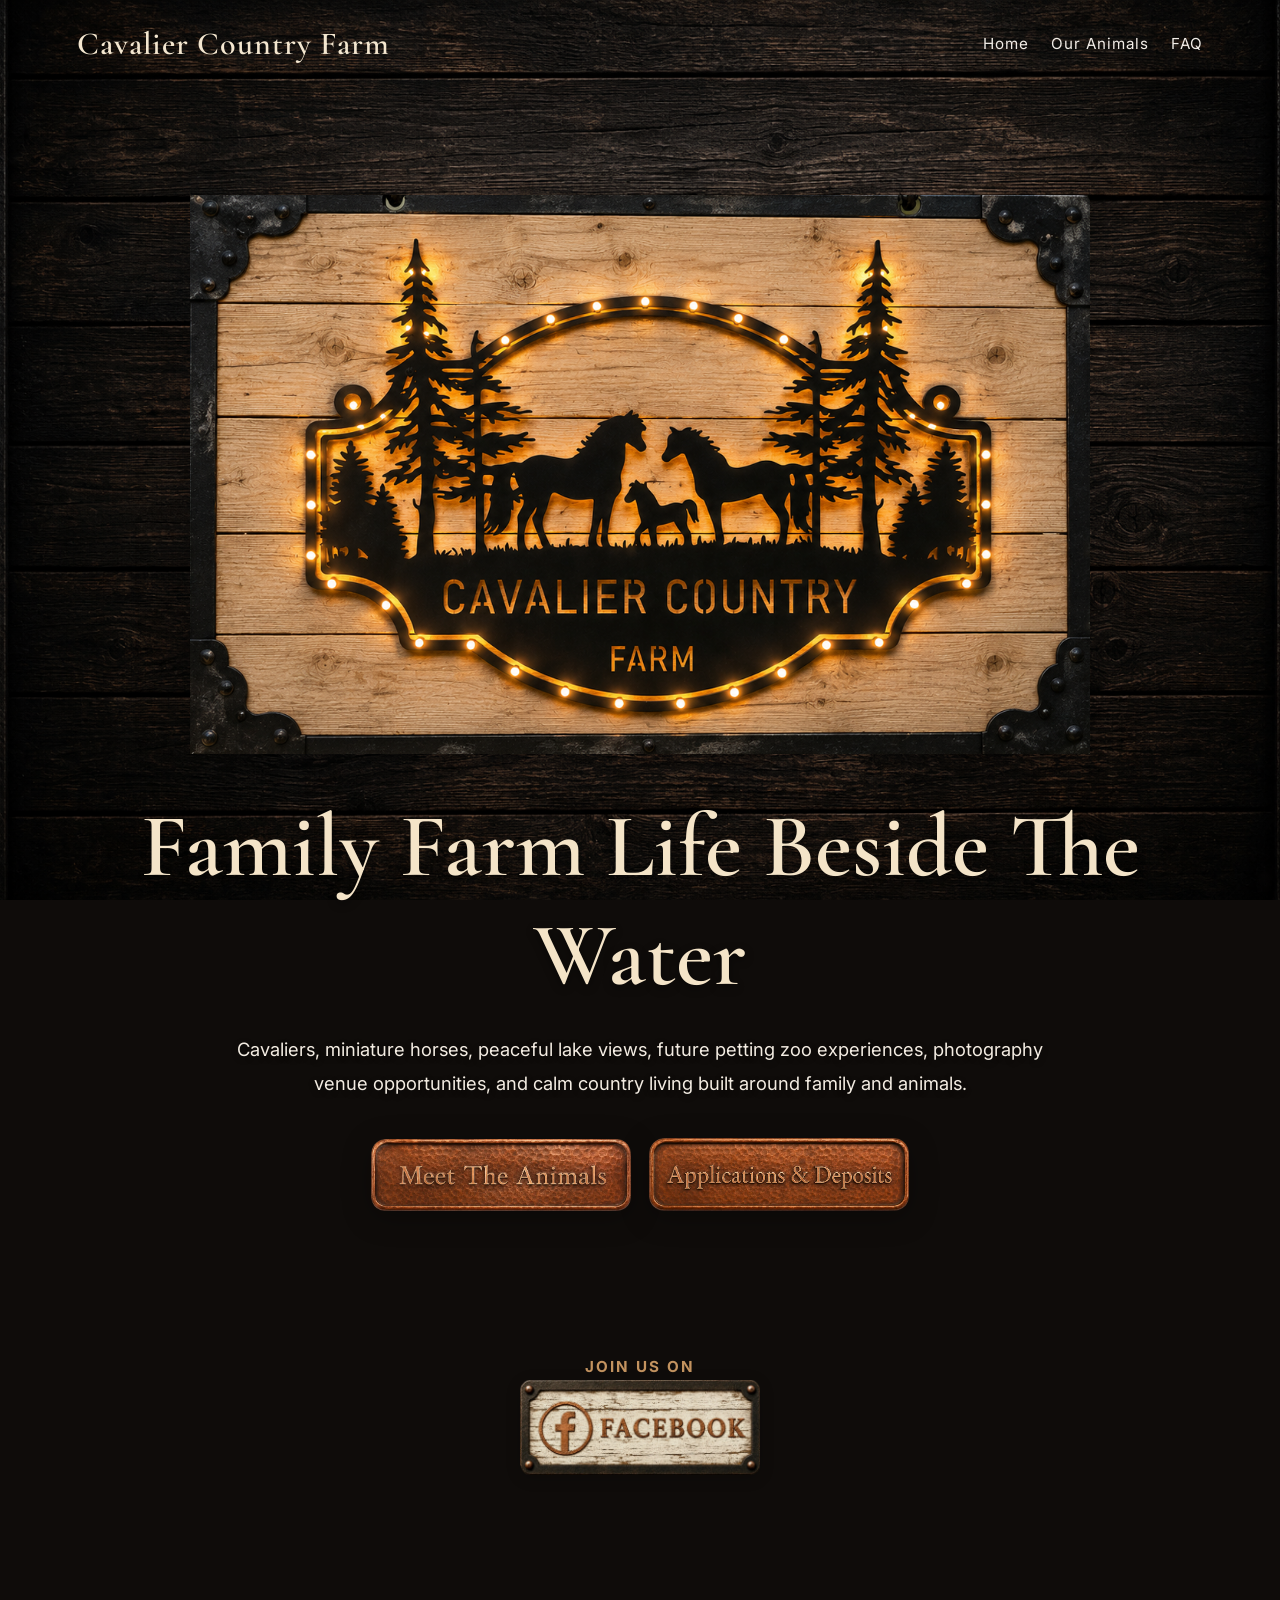
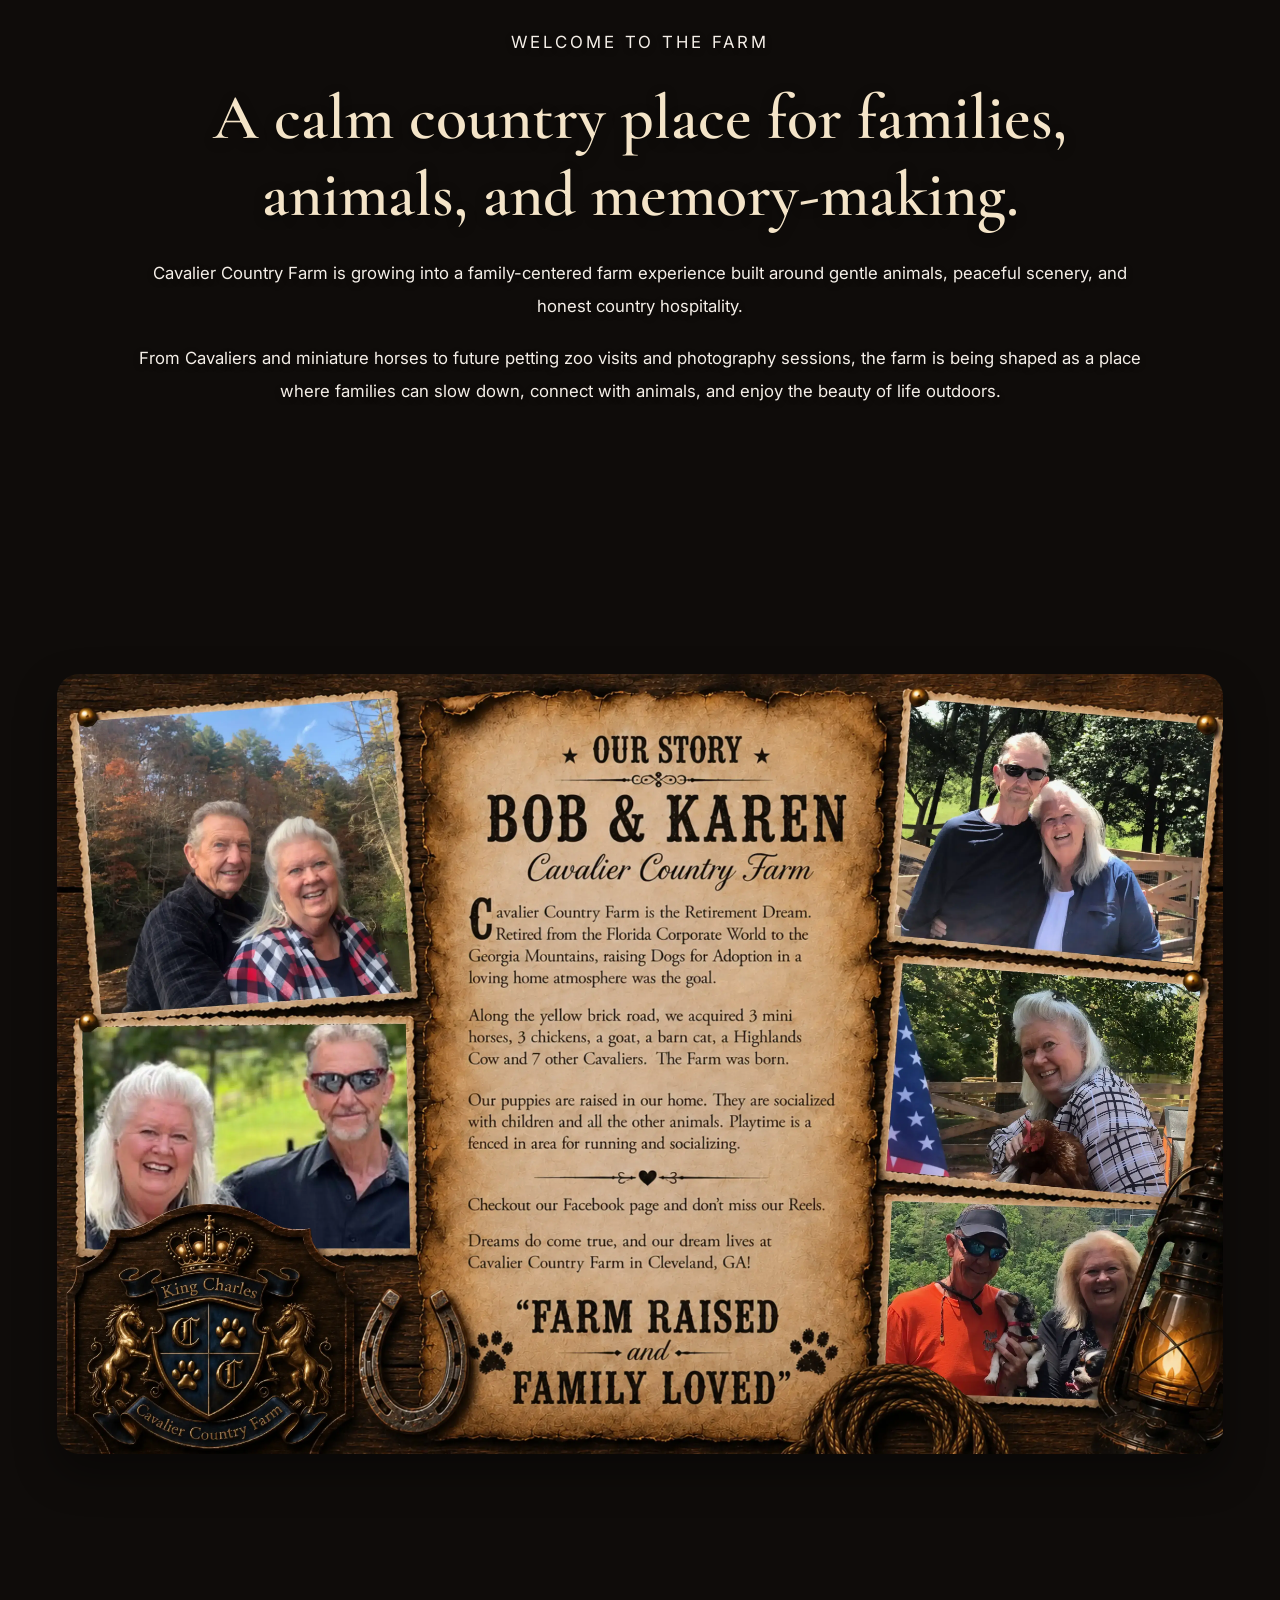
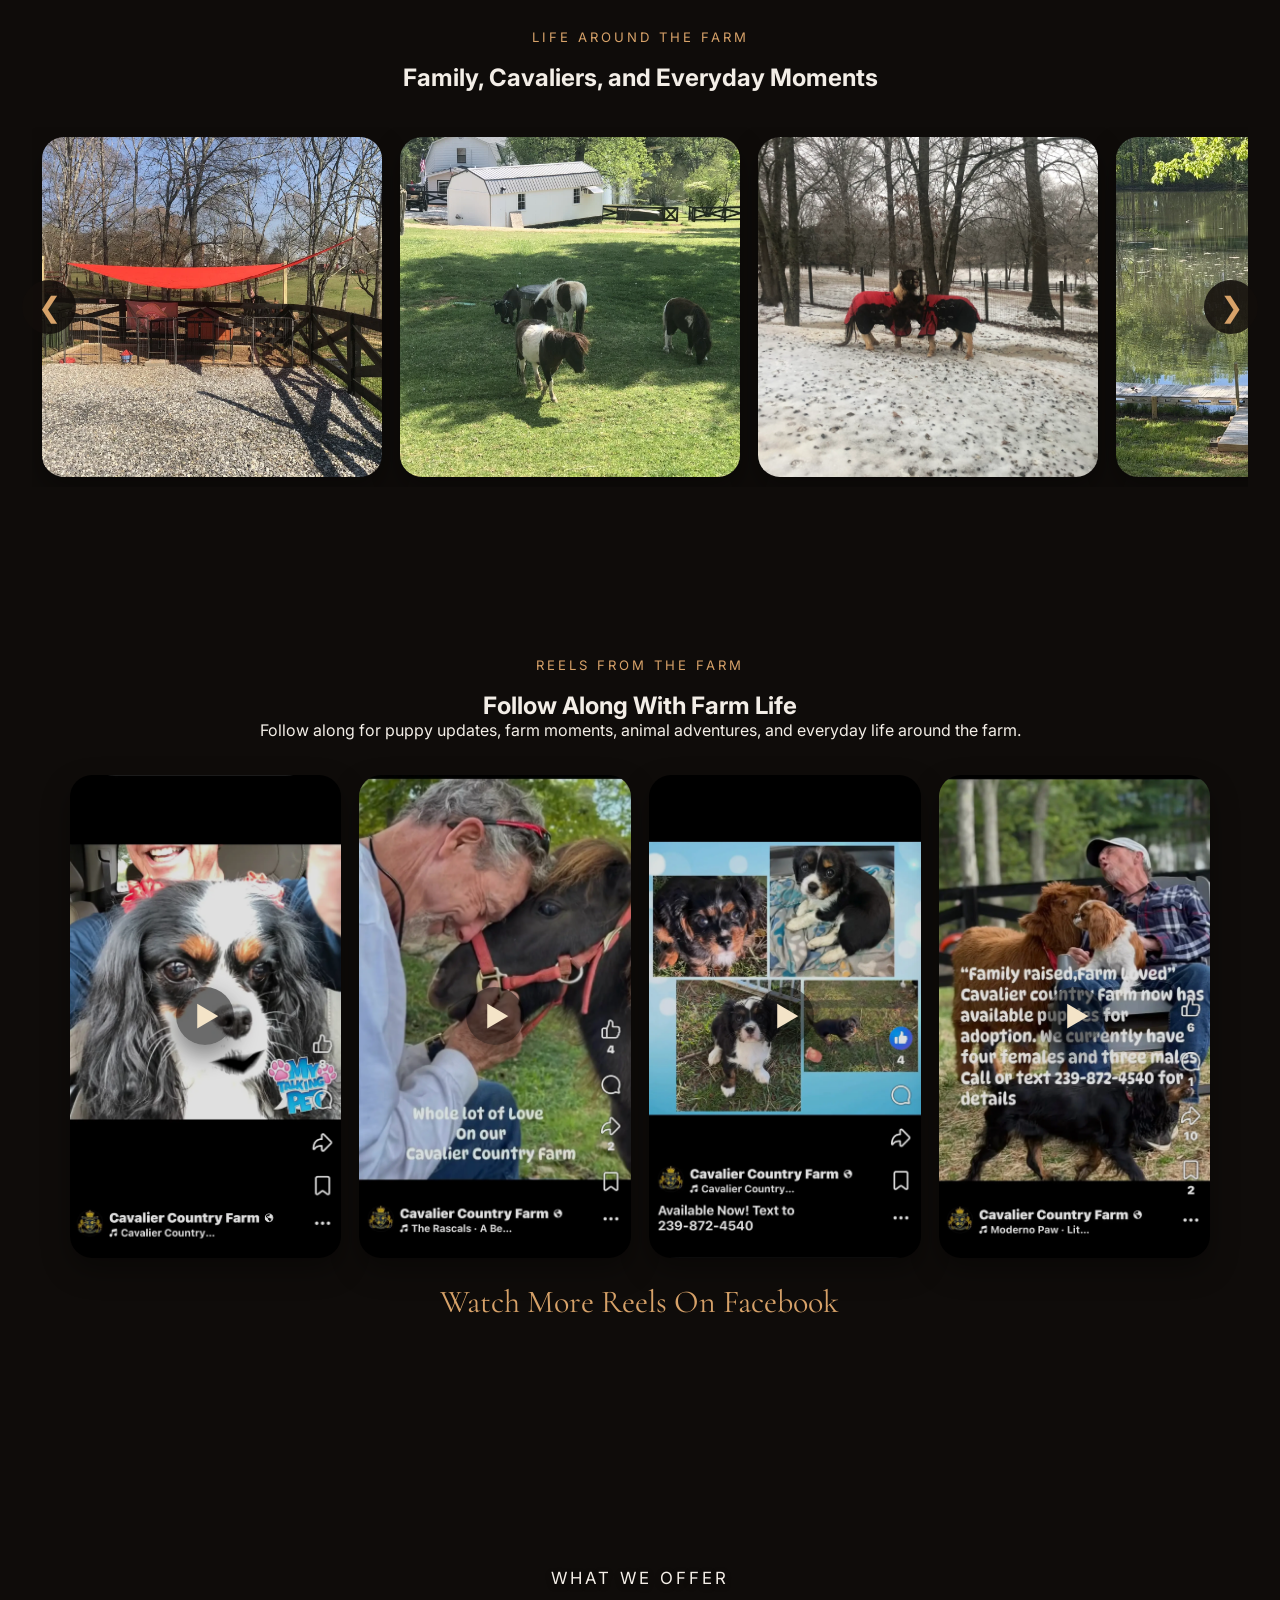
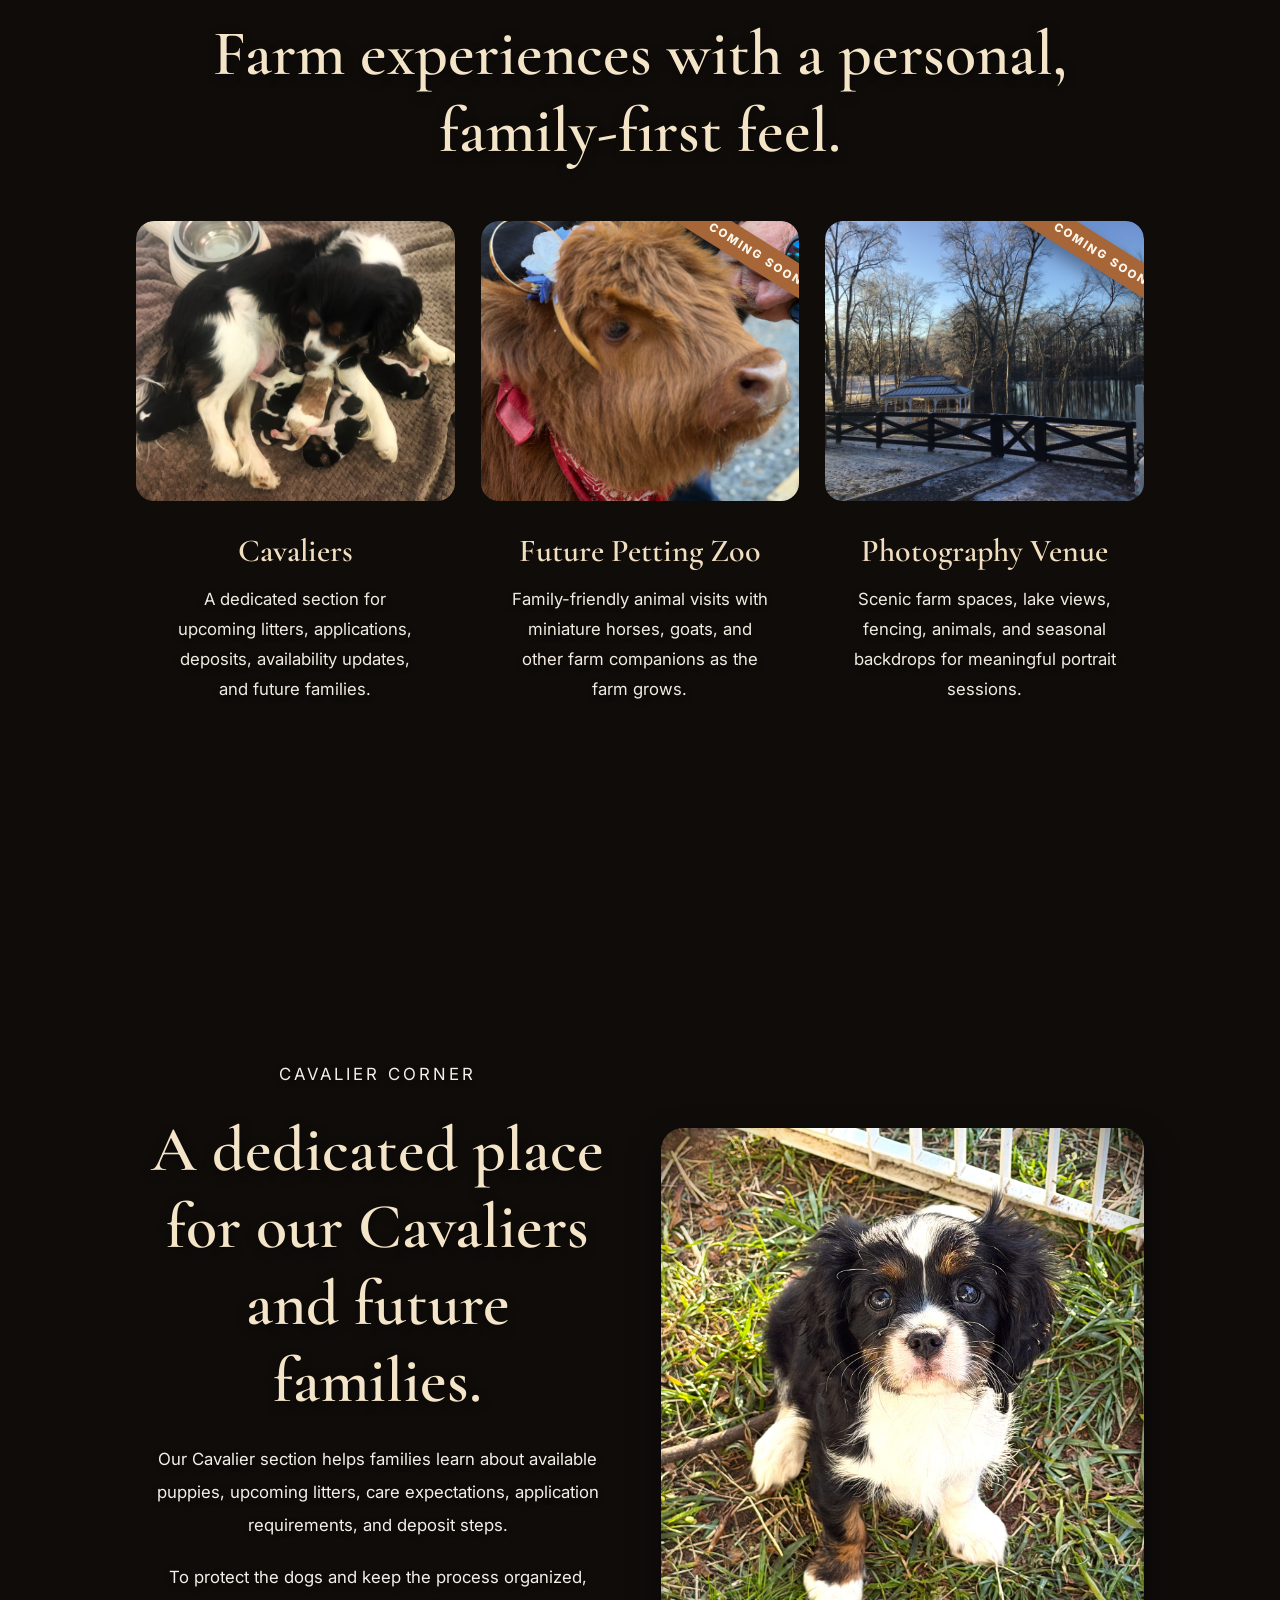
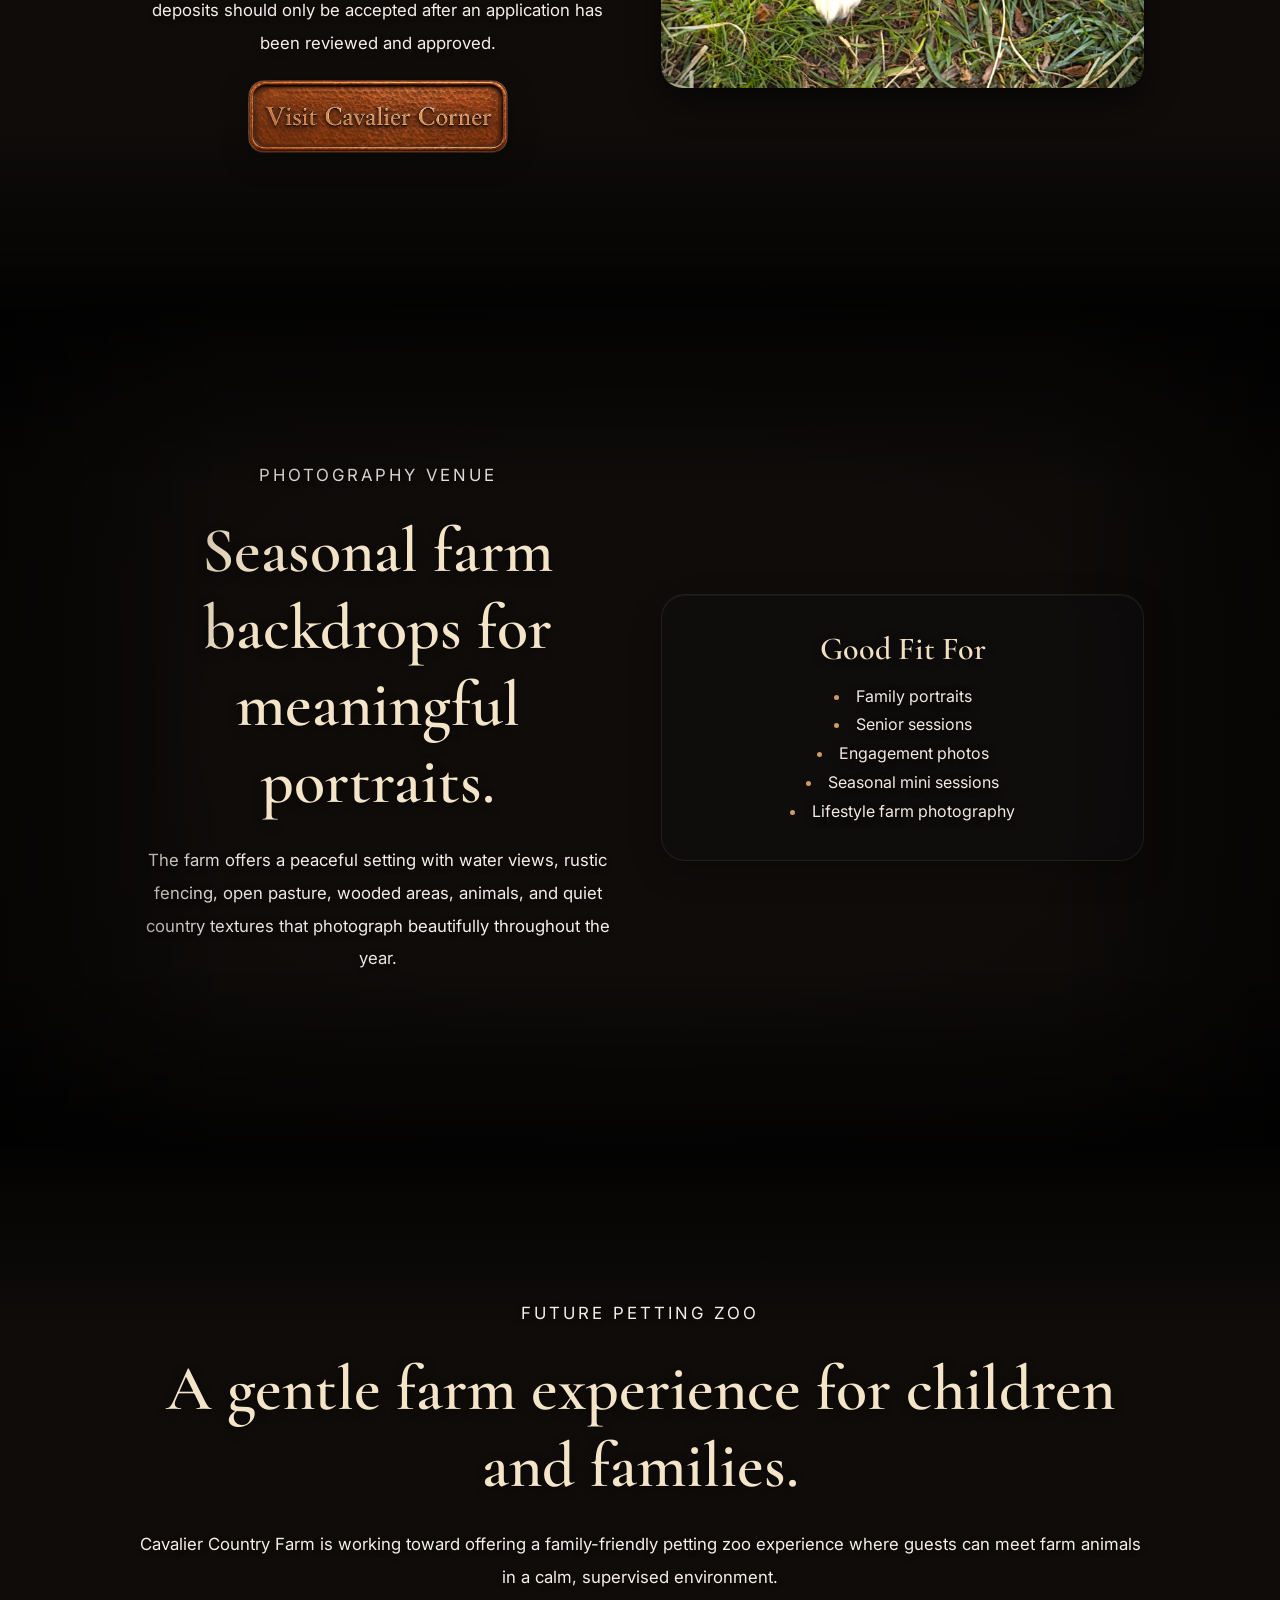
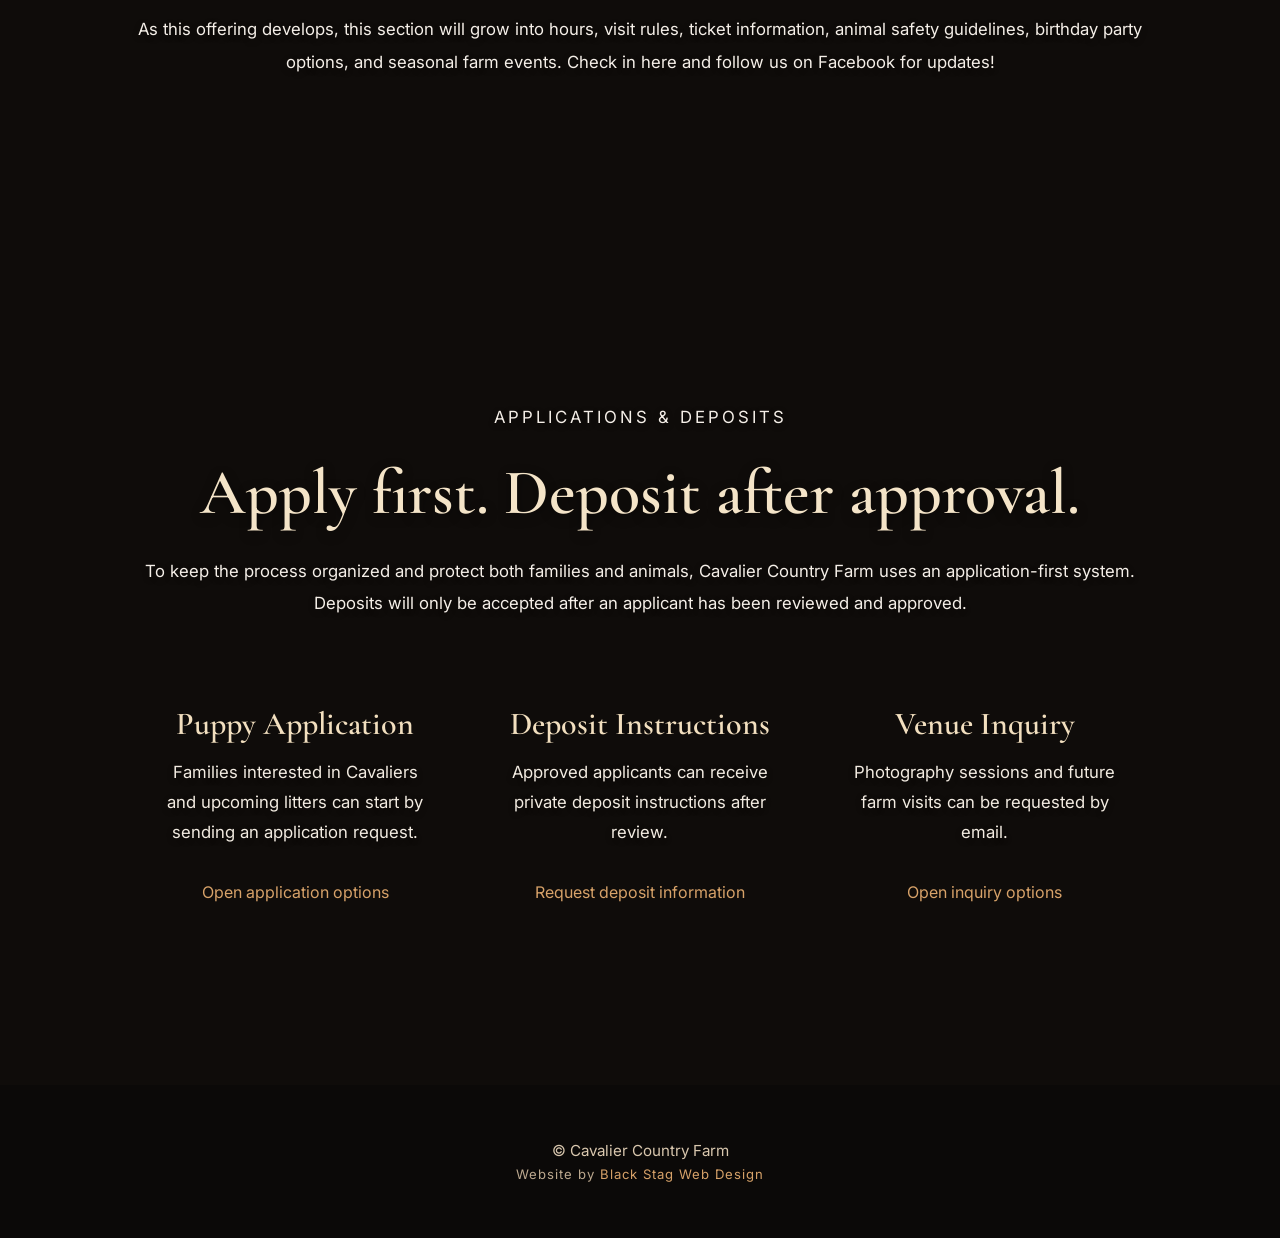
==== commit 2a8e2948: "Update index.html" ====
--- a/index.html
+++ b/index.html
@@ -3,48 +3,47 @@
 <head>
     <title>Cavalier Country Farm | Family-Raised Cavaliers in Cleveland, Georgia</title>
 
-<meta name="description" content="Family-raised Cavalier King Charles Spaniel puppies in Cleveland, Georgia. Meet our Cavaliers, farm animals, and learn about life at Cavalier Country Farm.">
-
-<meta name="keywords" content="Cavalier King Charles Spaniel puppies Georgia, Cavaliers Cleveland GA, family raised puppies, Cavalier breeder Georgia">
-
-<meta name="robots" content="index, follow">
-
-<link rel="canonical" href="https://cavaliercountry.farm/">
-
-<meta property="og:title" content="Cavalier Country Farm | Family-Raised Cavaliers in Cleveland, Georgia">
-<meta property="og:description" content="Family-raised Cavalier King Charles Spaniel puppies in the North Georgia mountains.">
-<meta property="og:url" content="https://cavaliercountry.farm/">
-<meta property="og:type" content="website">
-<meta property="og:image" content="https://cavaliercountry.farm/assets/farm-sign.png">
-
-<meta name="twitter:card" content="summary_large_image">
-<meta name="twitter:title" content="Cavalier Country Farm">
-<meta name="twitter:description" content="Family-raised Cavalier King Charles Spaniel puppies in Cleveland, Georgia.">
-<meta name="twitter:image" content="https://cavaliercountry.farm/assets/farm-sign.png">
-
-<script type="application/ld+json">
-{
-  "@context":"https://schema.org",
-  "@type":"LocalBusiness",
-  "name":"Cavalier Country Farm",
-  "url":"https://cavaliercountry.farm/",
-  "description":"Family-raised Cavalier King Charles Spaniel puppies and farm experiences in Cleveland, Georgia.",
-  "address":{
-    "@type":"PostalAddress",
-    "addressLocality":"Cleveland",
-    "addressRegion":"GA",
-    "addressCountry":"US"
-  },
-  "sameAs":[
-    "https://www.gooddog.com/breeders/cavalier-country-farm-georgia#breed_id=72&m_layout=new&locName=Cleveland%2C%20GA"
-  ]
-}
-</script>
+    <meta name="description" content="Family-raised Cavalier King Charles Spaniel puppies in Cleveland, Georgia. Meet our Cavaliers, farm animals, and learn about life at Cavalier Country Farm.">
+    <meta name="keywords" content="Cavalier King Charles Spaniel puppies Georgia, Cavaliers Cleveland GA, family raised puppies, Cavalier breeder Georgia">
+    <meta name="robots" content="index, follow">
+
+    <link rel="canonical" href="https://cavaliercountry.farm/">
+
+    <meta property="og:title" content="Cavalier Country Farm | Family-Raised Cavaliers in Cleveland, Georgia">
+    <meta property="og:description" content="Family-raised Cavalier King Charles Spaniel puppies in the North Georgia mountains.">
+    <meta property="og:url" content="https://cavaliercountry.farm/">
+    <meta property="og:type" content="website">
+    <meta property="og:image" content="https://cavaliercountry.farm/assets/farm-sign.png">
+
+    <meta name="twitter:card" content="summary_large_image">
+    <meta name="twitter:title" content="Cavalier Country Farm">
+    <meta name="twitter:description" content="Family-raised Cavalier King Charles Spaniel puppies in Cleveland, Georgia.">
+    <meta name="twitter:image" content="https://cavaliercountry.farm/assets/farm-sign.png">
+
+    <script type="application/ld+json">
+    {
+      "@context":"https://schema.org",
+      "@type":"LocalBusiness",
+      "name":"Cavalier Country Farm",
+      "url":"https://cavaliercountry.farm/",
+      "description":"Family-raised Cavalier King Charles Spaniel puppies and farm experiences in Cleveland, Georgia.",
+      "address":{
+        "@type":"PostalAddress",
+        "addressLocality":"Cleveland",
+        "addressRegion":"GA",
+        "addressCountry":"US"
+      },
+      "sameAs":[
+        "https://www.gooddog.com/breeders/cavalier-country-farm-georgia#breed_id=72&m_layout=new&locName=Cleveland%2C%20GA"
+      ]
+    }
+    </script>
+
     <meta charset="UTF-8">
     <meta name="viewport" content="width=device-width, initial-scale=1.0">
     <title>Cavalier Country Farm</title>
-    <link rel="stylesheet" href="styles.css?v=22">
-    <script src="script.js?v=22" defer></script>
+    <link rel="stylesheet" href="styles.css?v=23">
+    <script src="script.js?v=23" defer></script>
 </head>
 
 <body>
@@ -142,96 +141,111 @@
 
     <section class="farm-gallery-section">
 
-    <div class="farm-gallery-header">
-        <p class="eyebrow">Life Around The Farm</p>
-        <h2>Family, Cavaliers, and Everyday Moments</h2>
-    </div>
-
-    <div class="farm-gallery-carousel">
-
-        <button class="gallery-arrow gallery-prev">&#10094;</button>
-
-        <div class="farm-gallery-track">
-
-            <img src="assets/farm-carousel/carousel-1.webp" alt="">
-            <img src="assets/farm-carousel/carousel-2.webp" alt="">
-            <img src="assets/farm-carousel/carousel-3.webp" alt="">
-            <img src="assets/farm-carousel/carousel-4.webp" alt="">
-            <img src="assets/farm-carousel/carousel-5.webp" alt="">
-            <img src="assets/farm-carousel/carousel-6.webp" alt="">
-            <img src="assets/farm-carousel/carousel-7.webp" alt="">
-            <img src="assets/farm-carousel/carousel-8.webp" alt="">
-            <img src="assets/farm-carousel/carousel-9.webp" alt="">
-            <img src="assets/farm-carousel/carousel-10.webp" alt="">
-            <img src="assets/farm-carousel/carousel-11.webp" alt="">
-            <img src="assets/farm-carousel/carousel-12.webp" alt="">
-            <img src="assets/farm-carousel/carousel-13.webp" alt="">
-            <img src="assets/farm-carousel/carousel-14.webp" alt="">
-            <img src="assets/farm-carousel/carousel-15.webp" alt="">
-            <img src="assets/farm-carousel/carousel-16.webp" alt="">
-            <img src="assets/farm-carousel/carousel-17.webp" alt="">
-            <img src="assets/farm-carousel/carousel-18.webp" alt="">
-            <img src="assets/farm-carousel/carousel-19.webp" alt="">
-            <img src="assets/farm-carousel/carousel-20.webp" alt="">
-            <img src="assets/farm-carousel/carousel-21.webp" alt="">
-            <img src="assets/farm-carousel/carousel-22.webp" alt="">
-            <img src="assets/farm-carousel/carousel-23.webp" alt="">
-            <img src="assets/farm-carousel/carousel-24.webp" alt="">
-            <img src="assets/farm-carousel/carousel-25.webp" alt="">
-            <img src="assets/farm-carousel/carousel-26.webp" alt="">
-            <img src="assets/farm-carousel/carousel-27.webp" alt="">
-
-        </div>
-
-        <button class="gallery-arrow gallery-next">&#10095;</button>
-
-    </div>
-
-</section>
+        <div class="farm-gallery-header">
+            <p class="eyebrow">Life Around The Farm</p>
+            <h2>Family, Cavaliers, and Everyday Moments</h2>
+        </div>
+
+        <div class="farm-gallery-carousel">
+
+            <button class="gallery-arrow gallery-prev">&#10094;</button>
+
+            <div class="farm-gallery-track">
+
+                <img src="assets/farm-carousel/carousel-1.webp" alt="">
+                <img src="assets/farm-carousel/carousel-2.webp" alt="">
+                <img src="assets/farm-carousel/carousel-3.webp" alt="">
+                <img src="assets/farm-carousel/carousel-4.webp" alt="">
+                <img src="assets/farm-carousel/carousel-5.webp" alt="">
+                <img src="assets/farm-carousel/carousel-6.webp" alt="">
+                <img src="assets/farm-carousel/carousel-7.webp" alt="">
+                <img src="assets/farm-carousel/carousel-8.webp" alt="">
+                <img src="assets/farm-carousel/carousel-9.webp" alt="">
+                <img src="assets/farm-carousel/carousel-10.webp" alt="">
+                <img src="assets/farm-carousel/carousel-11.webp" alt="">
+                <img src="assets/farm-carousel/carousel-12.webp" alt="">
+                <img src="assets/farm-carousel/carousel-13.webp" alt="">
+                <img src="assets/farm-carousel/carousel-14.webp" alt="">
+                <img src="assets/farm-carousel/carousel-15.webp" alt="">
+                <img src="assets/farm-carousel/carousel-16.webp" alt="">
+                <img src="assets/farm-carousel/carousel-17.webp" alt="">
+                <img src="assets/farm-carousel/carousel-18.webp" alt="">
+                <img src="assets/farm-carousel/carousel-19.webp" alt="">
+                <img src="assets/farm-carousel/carousel-20.webp" alt="">
+                <img src="assets/farm-carousel/carousel-21.webp" alt="">
+                <img src="assets/farm-carousel/carousel-22.webp" alt="">
+                <img src="assets/farm-carousel/carousel-23.webp" alt="">
+                <img src="assets/farm-carousel/carousel-24.webp" alt="">
+                <img src="assets/farm-carousel/carousel-25.webp" alt="">
+                <img src="assets/farm-carousel/carousel-26.webp" alt="">
+                <img src="assets/farm-carousel/carousel-27.webp" alt="">
+                <img src="assets/farm-carousel/carousel-28.webp" alt="">
+                <img src="assets/farm-carousel/carousel-29.webp" alt="">
+                <img src="assets/farm-carousel/carousel-30.webp" alt="">
+                <img src="assets/farm-carousel/carousel-31.webp" alt="">
+                <img src="assets/farm-carousel/carousel-32.webp" alt="">
+                <img src="assets/farm-carousel/carousel-33.webp" alt="">
+                <img src="assets/farm-carousel/carousel-34.webp" alt="">
+                <img src="assets/farm-carousel/carousel-35.webp" alt="">
+                <img src="assets/farm-carousel/carousel-36.webp" alt="">
+                <img src="assets/farm-carousel/carousel-37.webp" alt="">
+                <img src="assets/farm-carousel/carousel-38.webp" alt="">
+                <img src="assets/farm-carousel/carousel-39.webp" alt="">
+                <img src="assets/farm-carousel/carousel-40.webp" alt="">
+                <img src="assets/farm-carousel/carousel-41.webp" alt="">
+                <img src="assets/farm-carousel/carousel-42.webp" alt="">
+
+            </div>
+
+            <button class="gallery-arrow gallery-next">&#10095;</button>
+
+        </div>
+
+    </section>
 
     <section class="farm-reels-section">
 
-    <div class="farm-gallery-header">
-        <p class="eyebrow">Reels From The Farm</p>
-            Follow along for puppy updates, farm moments, animal adventures,
-            and everyday life around the farm.
-        </p>
-    </div>
-
-    <a
-        href="https://www.facebook.com/profile.php?id=61573333431485&sk=reels_tab"
-        target="_blank"
-        rel="noopener noreferrer"
-        class="reels-grid-link"
-    >
-        <div class="reels-grid">
-
-            <div class="reel-thumb">
-                <img src="assets/reels/reel-1.webp" alt="Farm reel preview">
-            </div>
-
-            <div class="reel-thumb">
-                <img src="assets/reels/reel-2.webp" alt="Farm reel preview">
-            </div>
-
-            <div class="reel-thumb">
-                <img src="assets/reels/reel-3.webp" alt="Farm reel preview">
-            </div>
-
-            <div class="reel-thumb">
-                <img src="assets/reels/reel-4.webp" alt="Farm reel preview">
-            </div>
-
-        </div>
-
-        <div class="reels-cta">
-            Watch More Reels On Facebook
-        </div>
-    </a>
-
-</section>
-
-</section>
+        <div class="farm-gallery-header">
+            <p class="eyebrow">Reels From The Farm</p>
+            <h2>Follow Along With Farm Life</h2>
+            <p>
+                Follow along for puppy updates, farm moments, animal adventures,
+                and everyday life around the farm.
+            </p>
+        </div>
+
+        <a
+            href="https://www.facebook.com/profile.php?id=61573333431485&sk=reels_tab"
+            target="_blank"
+            rel="noopener noreferrer"
+            class="reels-grid-link"
+        >
+            <div class="reels-grid">
+
+                <div class="reel-thumb">
+                    <img src="assets/reels/reel-1.webp" alt="Farm reel preview">
+                </div>
+
+                <div class="reel-thumb">
+                    <img src="assets/reels/reel-2.webp" alt="Farm reel preview">
+                </div>
+
+                <div class="reel-thumb">
+                    <img src="assets/reels/reel-3.webp" alt="Farm reel preview">
+                </div>
+
+                <div class="reel-thumb">
+                    <img src="assets/reels/reel-4.webp" alt="Farm reel preview">
+                </div>
+
+            </div>
+
+            <div class="reels-cta">
+                Watch More Reels On Facebook
+            </div>
+        </a>
+
+    </section>
 
     <section class="welcome-section">
         <div class="section-card">
@@ -390,22 +404,21 @@
     </section>
 
 </main>
+
 <div class="gallery-modal" id="galleryModal">
-
     <button class="gallery-modal-close" id="galleryModalClose">
-    <img
-        src="farm buttons/farm-x-btn.webp"
-        alt="Close"
-        class="farm-x-btn"
-    >
-</button>
+        <img
+            src="farm buttons/farm-x-btn.webp"
+            alt="Close"
+            class="farm-x-btn"
+        >
+    </button>
 
     <img
         id="galleryModalImage"
         src=""
         alt="Farm Gallery Image"
     >
-
 </div>
 
 <div class="applications-modal" id="applicationsModal" aria-hidden="true">
@@ -425,38 +438,51 @@
         <div class="applications-modal-inner">
             <p class="eyebrow">Applications & Deposits</p>
 
-            <h2>Select An Option</h2>
-
-            <div class="applications-modal-grid">
-
-                <a
-                    class="application-image-link"
-                    href="mailto:karenscavaliercountry@gmail.com?subject=Cavalier%20Puppy%20Application&body=Full%20Name:%0D%0A%0D%0APhone%20Number:%0D%0A%0D%0AEmail:%0D%0A%0D%0ACity%20and%20State:%0D%0A%0D%0ADo%20you%20rent%20or%20own?:%0D%0A%0D%0AHave%20you%20owned%20dogs%20before?:%0D%0A%0D%0AWhy%20are%20you%20interested%20in%20a%20Cavalier?:%0D%0A%0D%0ADo%20you%20have%20other%20pets?:%0D%0A%0D%0AAnything%20else%20you%20would%20like%20us%20to%20know?:"
+            <h2 id="applicationsModalHeading">Select An Option</h2>
+
+            <div class="applications-options-panel active" id="applicationsOptionsPanel">
+                <div class="applications-modal-grid">
+
+                    <button class="application-image-link application-form-trigger" type="button" data-form="puppy">
+                        <img src="farm buttons/puppy-app-btn.webp" alt="Cavalier Puppy Application" class="application-image-btn">
+                    </button>
+
+                    <button class="application-image-link application-form-trigger" type="button" data-form="zoo">
+                        <img src="farm buttons/zoo-req-btn.webp" alt="Petting Zoo Visit Request" class="application-image-btn">
+                    </button>
+
+                    <button class="application-image-link application-form-trigger" type="button" data-form="photo">
+                        <img src="farm buttons/photo-req-btn.webp" alt="Photography Booking Request" class="application-image-btn">
+                    </button>
+
+                    <a
+                        class="application-image-link"
+                        href="mailto:karenscavaliercountry@gmail.com?subject=Deposit%20Information%20Request&body=Full%20Name:%0D%0A%0D%0APhone%20Number:%0D%0A%0D%0AEmail:%0D%0A%0D%0AWhat%20deposit%20are%20you%20asking%20about?:%0D%0A%0D%0AHave%20you%20already%20been%20approved?:"
+                    >
+                        <img src="farm buttons/deposit-info-btn.webp" alt="Deposit Information" class="application-image-btn">
+                    </a>
+
+                </div>
+            </div>
+
+            <div class="application-form-panel" id="applicationFormPanel">
+                <button type="button" class="form-back-btn" id="applicationFormBack">← Back To Options</button>
+
+                <h3 id="applicationFormTitle">Application</h3>
+
+                <form
+                    id="farmApplicationForm"
+                    action="https://formsubmit.co/karenscavaliercountry@gmail.com"
+                    method="POST"
                 >
-                    <img src="farm buttons/puppy-app-btn.webp" alt="Cavalier Puppy Application" class="application-image-btn">
-                </a>
-
-                <a
-                    class="application-image-link"
-                    href="mailto:karenscavaliercountry@gmail.com?subject=Petting%20Zoo%20Visit%20Request&body=Full%20Name:%0D%0A%0D%0APhone%20Number:%0D%0A%0D%0AEmail:%0D%0A%0D%0APreferred%20Visit%20Date:%0D%0A%0D%0ANumber%20of%20Guests:%0D%0A%0D%0AAges%20of%20Children:%0D%0A%0D%0AAnything%20we%20should%20know?:"
-                >
-                    <img src="farm buttons/zoo-req-btn.webp" alt="Petting Zoo Visit Request" class="application-image-btn">
-                </a>
-
-                <a
-                    class="application-image-link"
-                    href="mailto:karenscavaliercountry@gmail.com?subject=Photography%20Booking%20Request&body=Full%20Name:%0D%0A%0D%0APhone%20Number:%0D%0A%0D%0AEmail:%0D%0A%0D%0APreferred%20Session%20Date:%0D%0A%0D%0ASession%20Type:%0D%0A%0D%0ANumber%20of%20People:%0D%0A%0D%0AAnything%20else%20you%20would%20like%20us%20to%20know?:"
-                >
-                    <img src="farm buttons/photo-req-btn.webp" alt="Photography Booking Request" class="application-image-btn">
-                </a>
-
-                <a
-                    class="application-image-link"
-                    href="mailto:karenscavaliercountry@gmail.com?subject=Deposit%20Information%20Request&body=Full%20Name:%0D%0A%0D%0APhone%20Number:%0D%0A%0D%0AEmail:%0D%0A%0D%0AWhat%20deposit%20are%20you%20asking%20about?:%0D%0A%0D%0AHave%20you%20already%20been%20approved?:"
-                >
-                    <img src="farm buttons/deposit-info-btn.webp" alt="Deposit Information" class="application-image-btn">
-                </a>
-
+                    <input type="hidden" name="_captcha" value="false">
+                    <input type="hidden" name="_template" value="table">
+                    <input type="hidden" name="_subject" id="formSubject" value="Cavalier Country Farm Inquiry">
+
+                    <div id="dynamicFormFields"></div>
+
+                    <button type="submit" class="farm-submit-btn">Send Request</button>
+                </form>
             </div>
         </div>
     </div>
@@ -515,4 +541,4 @@
 </script>
 
 </body>
-</html>
+</html>
--- a/styles.css
+++ b/styles.css
@@ -1978,9 +1978,11 @@
 
 .farm-gallery-track img{
     flex:0 0 auto;
-    width:380px;
-    height:280px;
+    width:340px;
+    aspect-ratio:1 / 1;
+    height:auto;
     object-fit:cover;
+    object-position:center;
     border-radius:22px;
     cursor:pointer;
     transition:.3s ease;
@@ -2028,9 +2030,10 @@
 @media(max-width:768px){
 
     .farm-gallery-track img{
-        width:82vw;
-        height:260px;
-    }
+    width:78vw;
+    aspect-ratio:1 / 1;
+    height:auto;
+}
 
     .gallery-arrow{
         display:none;
@@ -2213,17 +2216,136 @@
     top:20px;
     right:20px;
 
-    width:48px;
-    height:48px;
+    width:40px;
+    height:40px;
 
     border:none;
-    border-radius:50%;
-
-    background:rgba(0,0,0,.6);
-
-    color:white;
-
-    font-size:1.4rem;
+    background:none;
+    padding:0;
+    margin:0;
 
     cursor:pointer;
+    z-index:1000;
+}
+
+.gallery-modal-close .farm-x-btn{
+    width:100%;
+    height:100%;
+    object-fit:contain;
+    display:block;
+}
+
+.gallery-modal-close:hover .farm-x-btn{
+    transform:rotate(6deg) scale(1.06);
+}
+/* MODAL FORM FILLS */
+
+.applications-options-panel{
+    width:100%;
+    display:none;
+}
+
+.applications-options-panel.active{
+    display:block;
+}
+
+.application-form-panel{
+    display:none;
+    width:78%;
+    max-height:62%;
+    overflow-y:auto;
+    padding:18px;
+    background:rgba(255,238,207,.78);
+    border:1px solid rgba(75,38,18,.34);
+    border-radius:18px;
+    box-shadow:0 12px 28px rgba(0,0,0,.22);
+}
+
+.application-form-panel.active{
+    display:block;
+}
+
+.application-form-panel h3{
+    font-family:'Cormorant Garamond', serif;
+    font-size:clamp(1.8rem, 4vw, 2.6rem);
+    color:#2b160c;
+    text-align:center;
+    margin-bottom:14px;
+}
+
+.application-form-panel label{
+    display:block;
+    margin-bottom:12px;
+    color:#2b160c;
+    font-size:.9rem;
+    font-weight:700;
+    text-align:left;
+}
+
+.application-form-panel input,
+.application-form-panel textarea,
+.application-form-panel select{
+    width:100%;
+    margin-top:5px;
+    padding:10px 12px;
+    border-radius:10px;
+    border:1px solid rgba(75,38,18,.38);
+    background:rgba(255,252,240,.92);
+    color:#2b160c;
+    font-family:'Inter', sans-serif;
+    font-size:.95rem;
+}
+
+.application-form-panel textarea{
+    min-height:86px;
+    resize:vertical;
+}
+
+.form-back-btn,
+.farm-submit-btn{
+    border:none;
+    cursor:pointer;
+    border-radius:999px;
+    font-weight:800;
+    letter-spacing:.04em;
+}
+
+.form-back-btn{
+    display:block;
+    margin:0 auto 12px;
+    padding:8px 14px;
+    background:#2b160c;
+    color:#fff4e7;
+    font-size:.78rem;
+}
+
+.farm-submit-btn{
+    width:100%;
+    margin-top:8px;
+    padding:12px 18px;
+    background:linear-gradient(145deg, #8c512b, #d99d5d 48%, #6d3a1f);
+    color:#251309;
+    box-shadow:
+        inset 0 1px 1px rgba(255,255,255,.38),
+        inset 0 -2px 5px rgba(0,0,0,.28),
+        0 10px 20px rgba(0,0,0,.26);
+}
+
+@media(max-width:768px){
+    .application-form-panel{
+        width:82%;
+        max-height:58%;
+        padding:14px;
+    }
+
+    .application-form-panel input,
+    .application-form-panel textarea,
+    .application-form-panel select{
+        padding:9px 10px;
+        font-size:.88rem;
+    }
+
+    .application-form-panel textarea{
+        min-height:70px;
+    }
 }
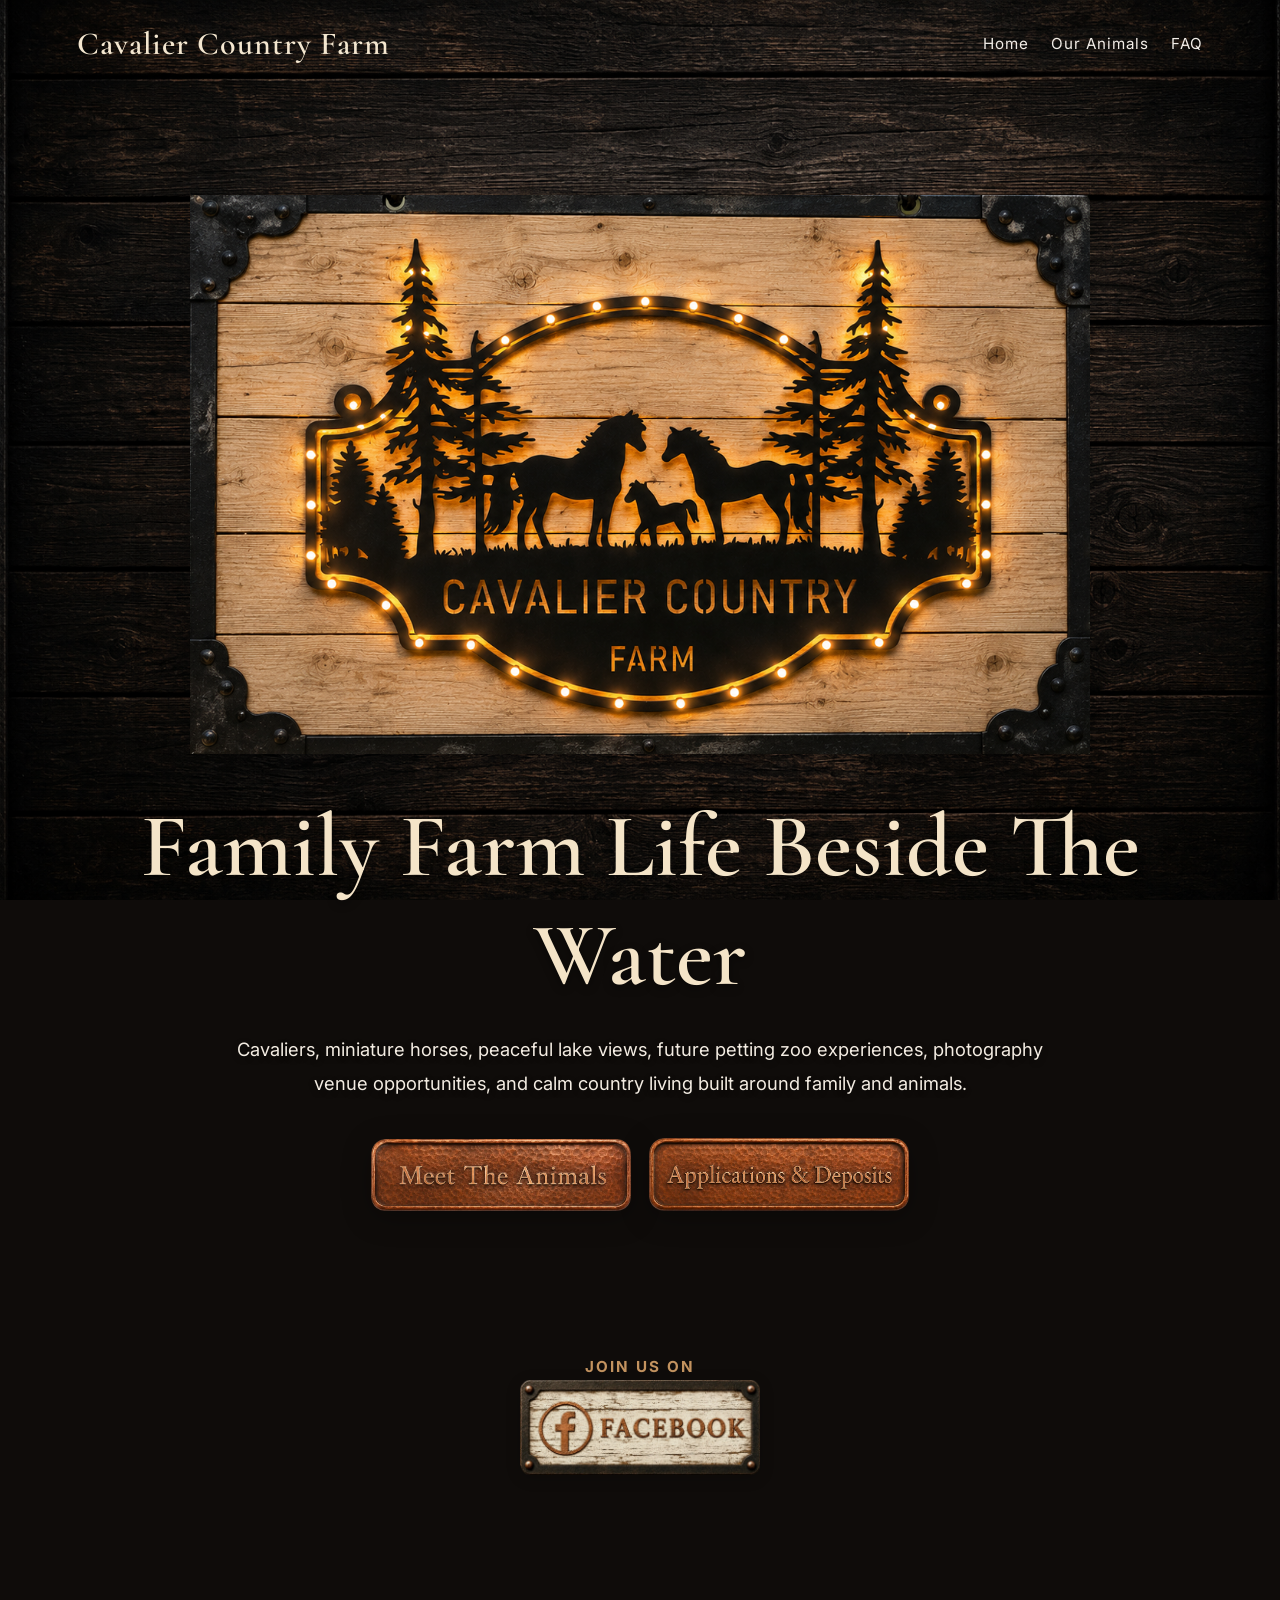
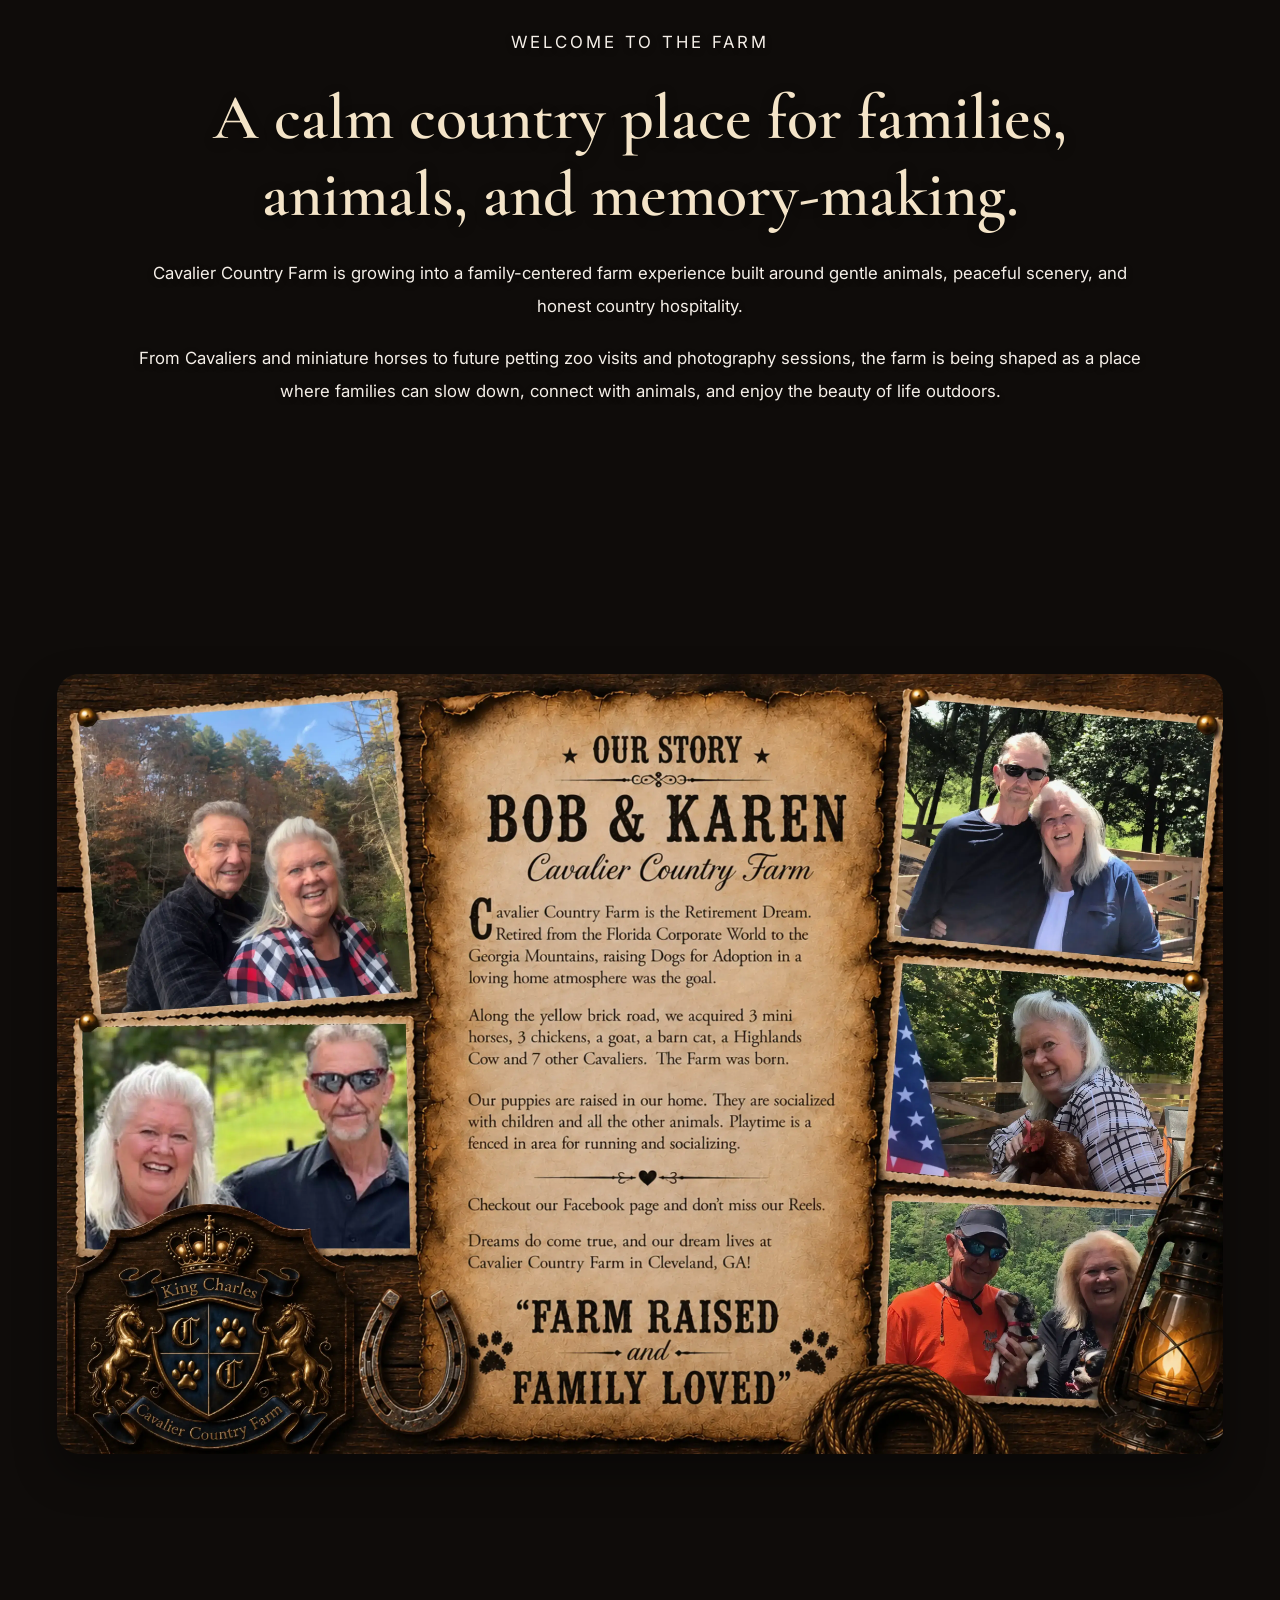
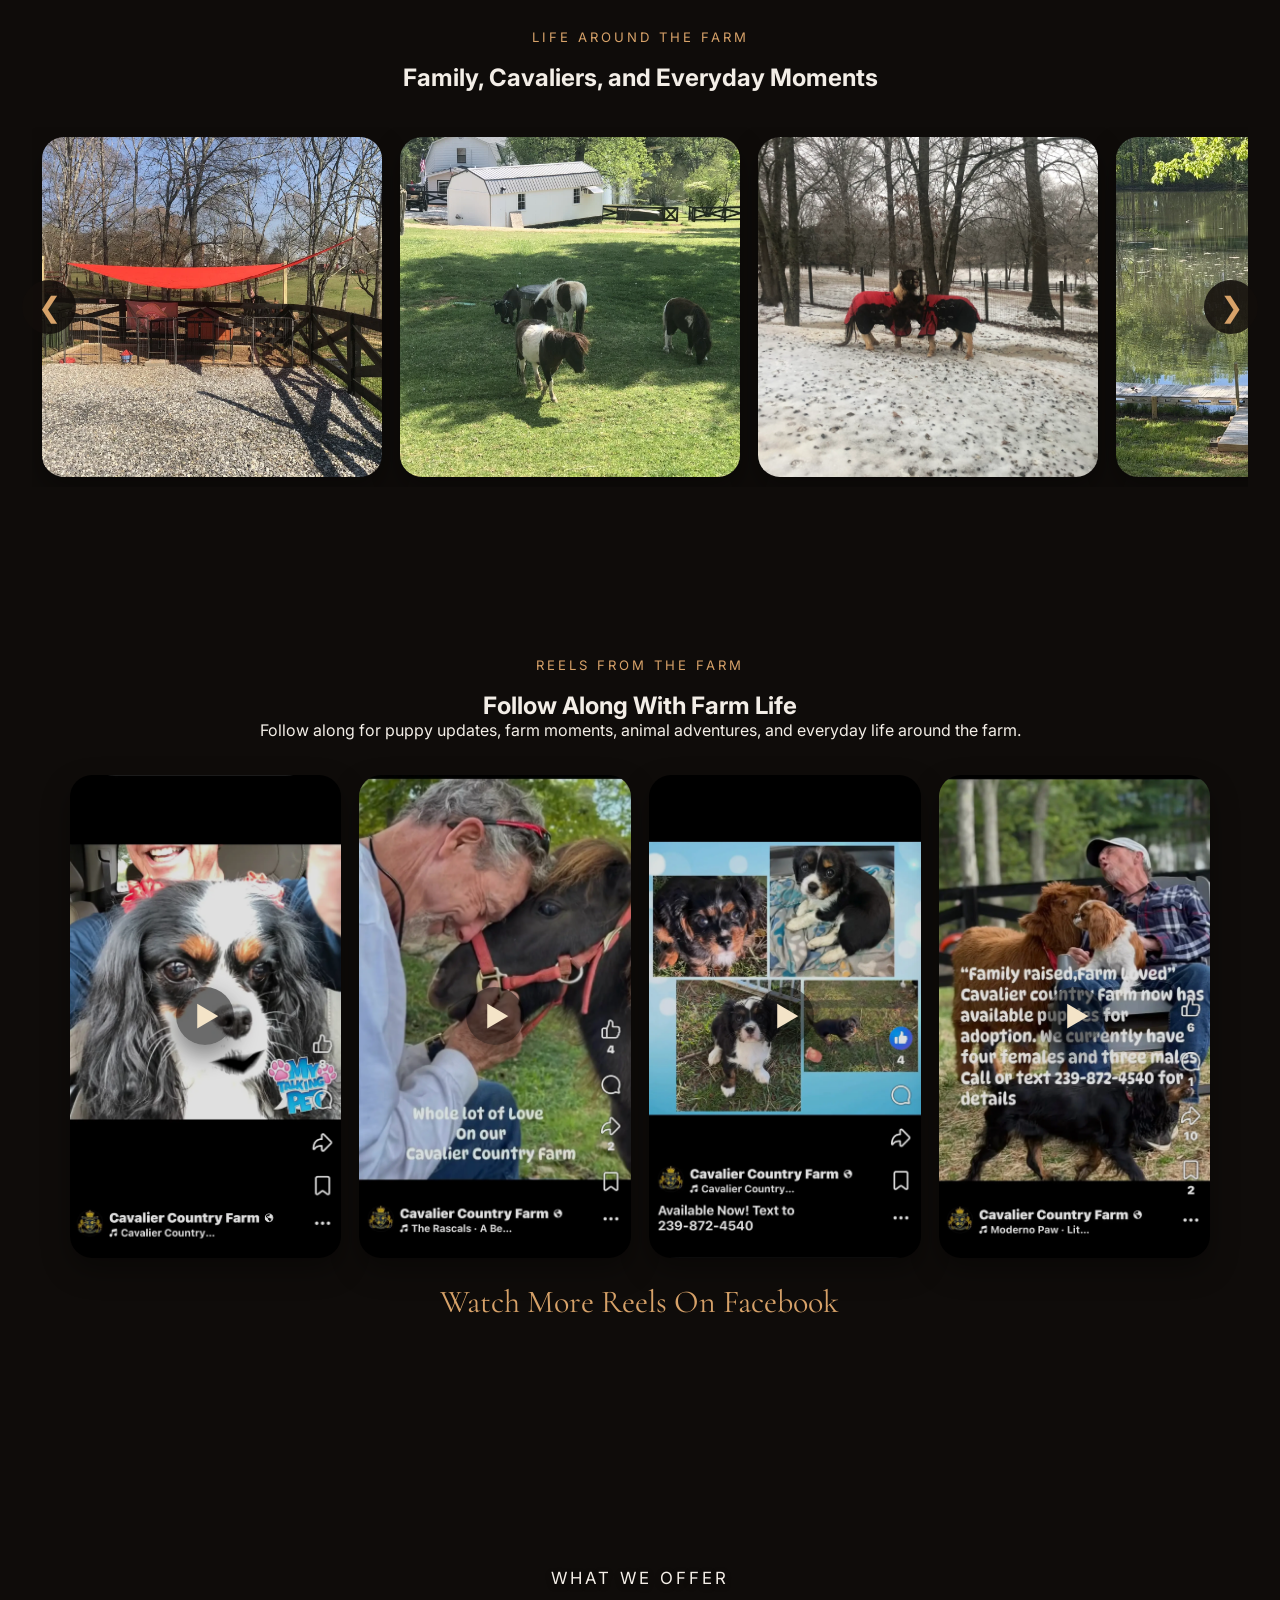
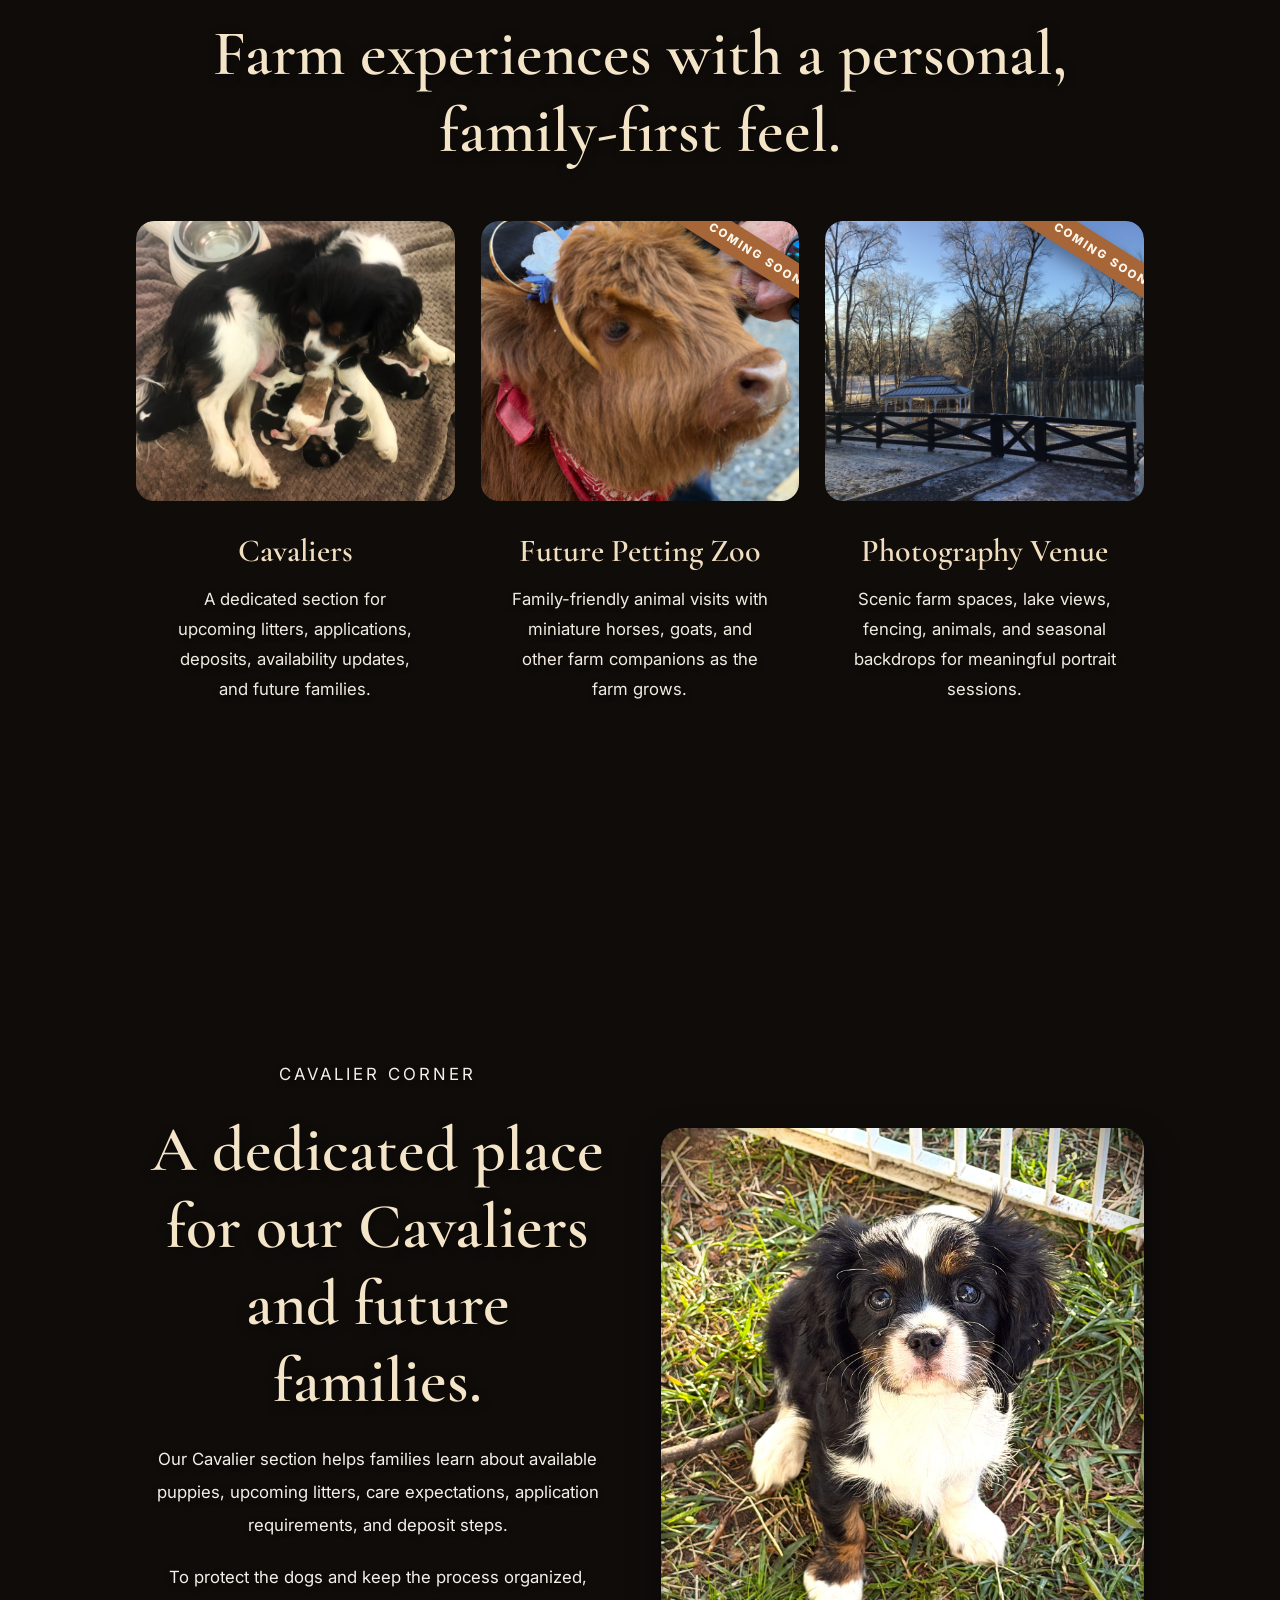
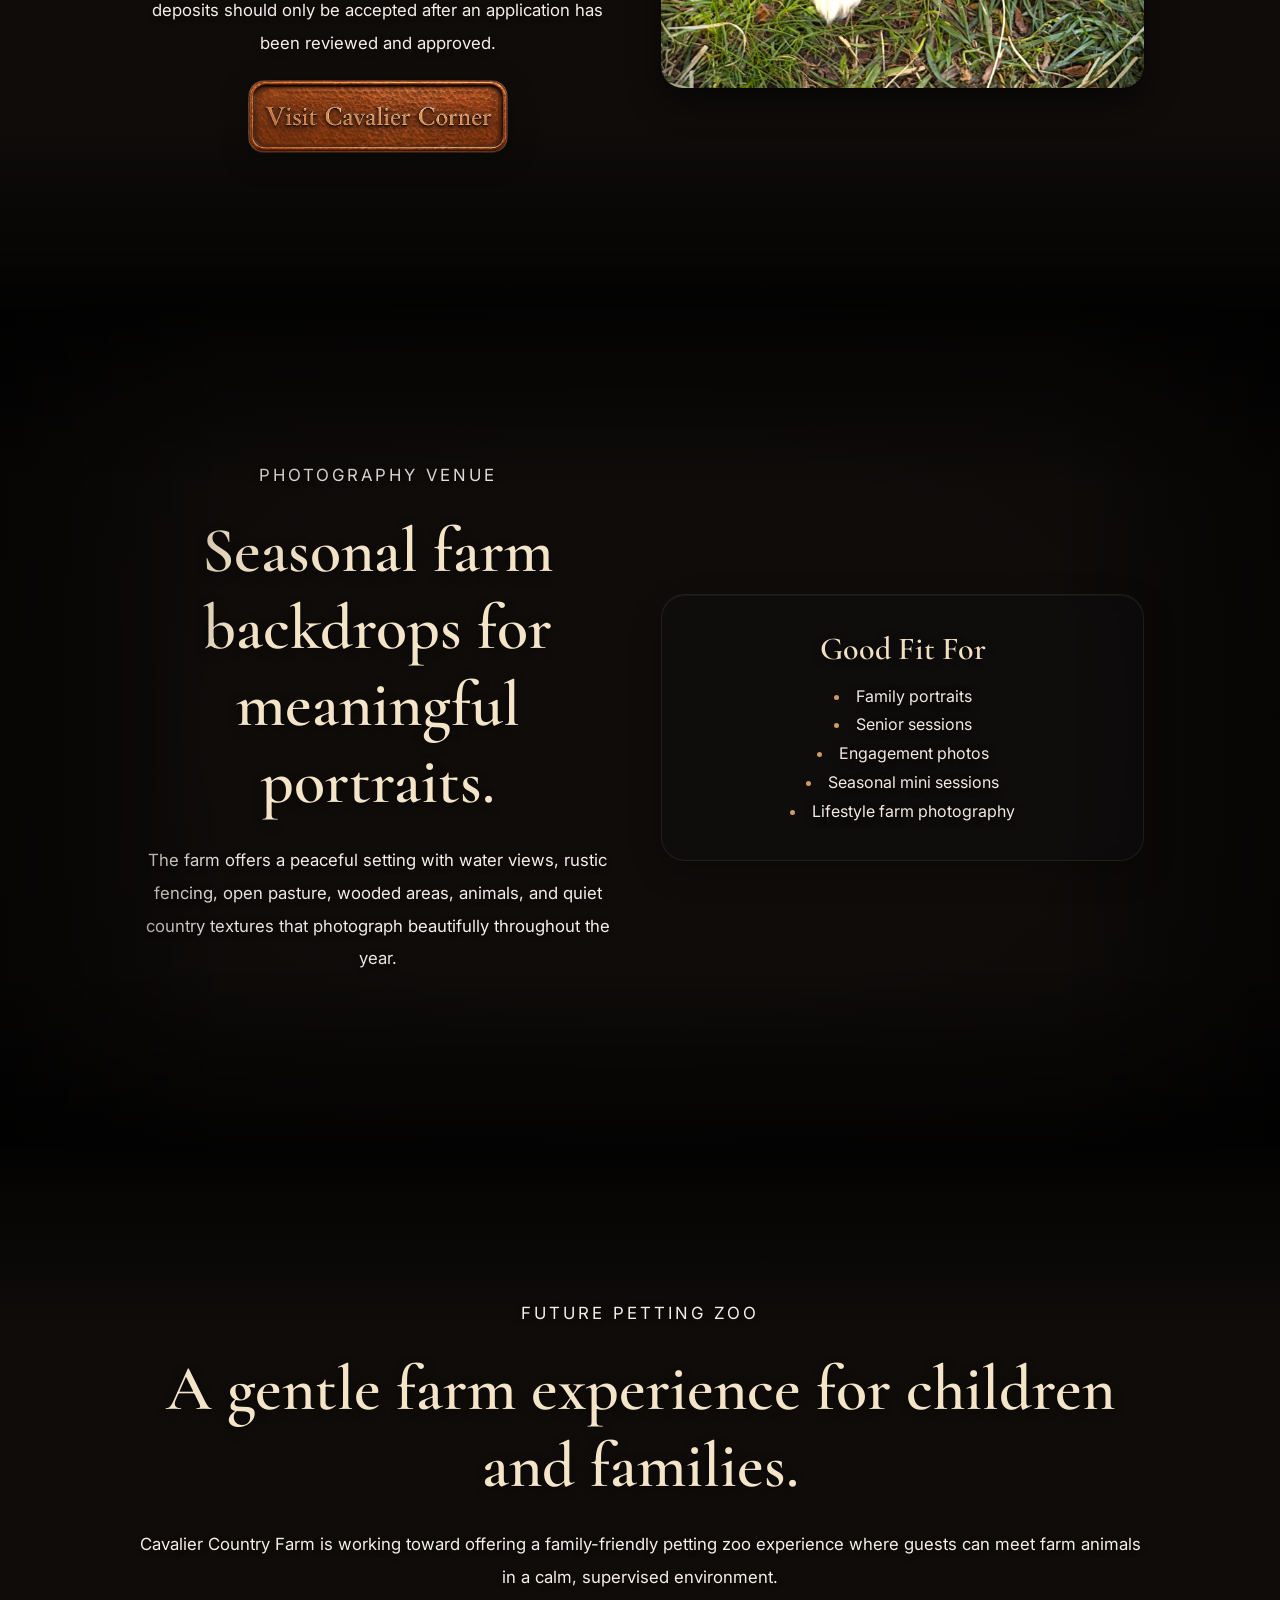
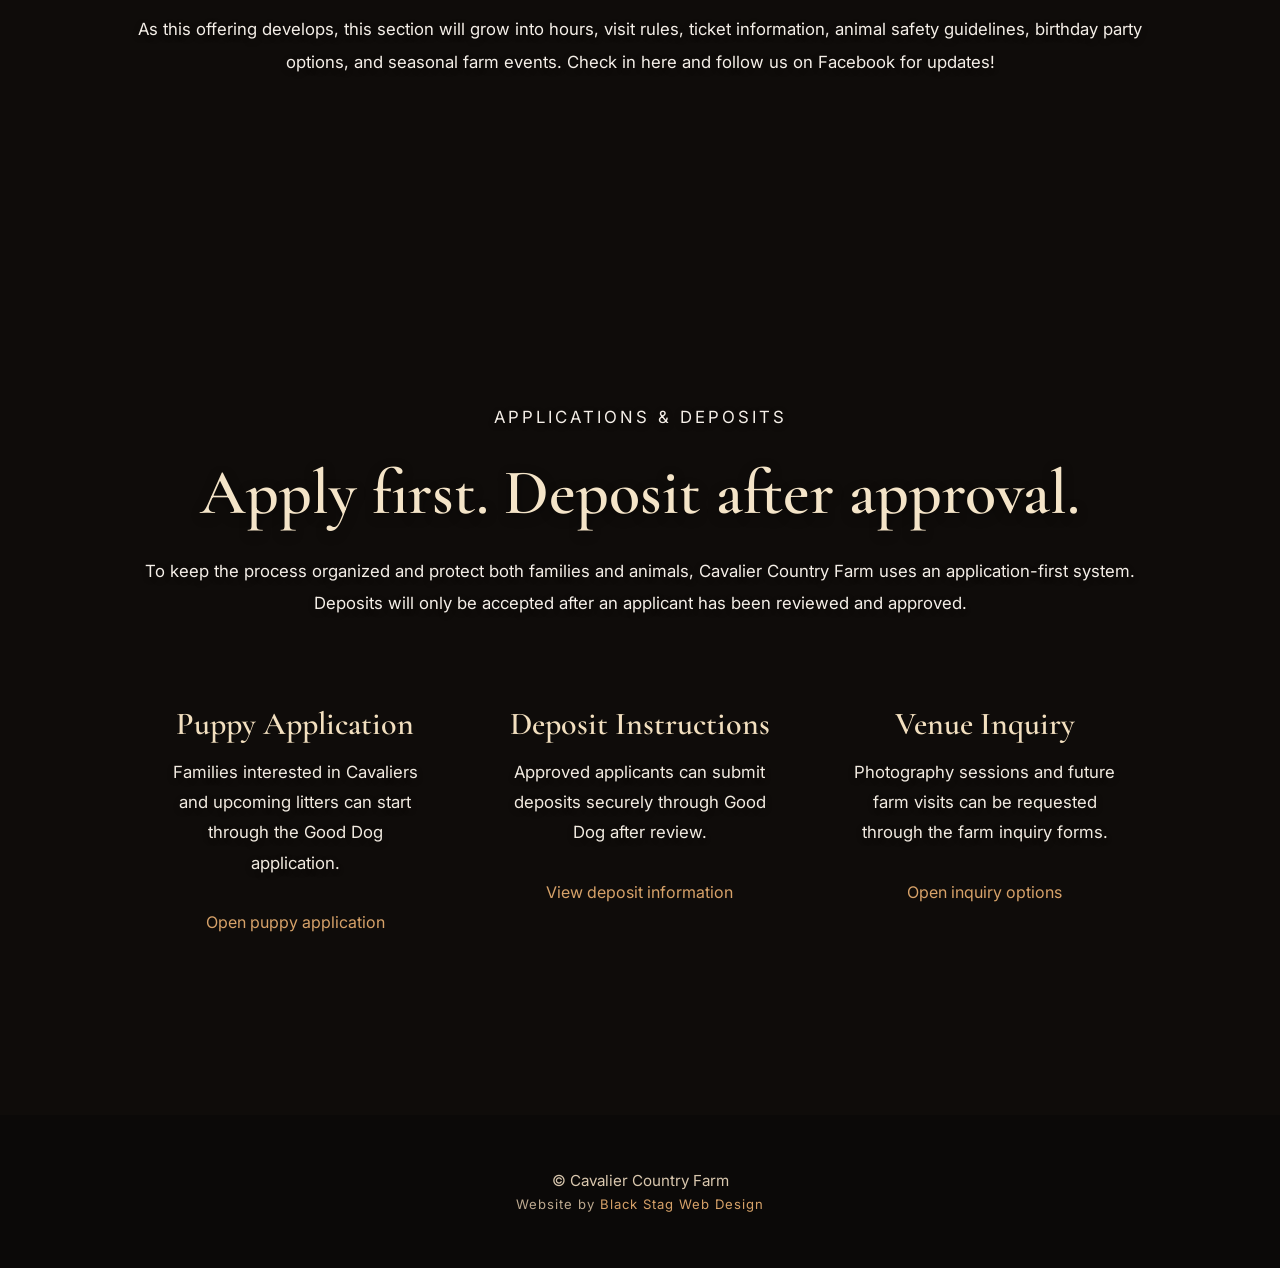
==== commit d33bcaff: "Update index.html" ====
--- a/index.html
+++ b/index.html
@@ -42,8 +42,8 @@
     <meta charset="UTF-8">
     <meta name="viewport" content="width=device-width, initial-scale=1.0">
     <title>Cavalier Country Farm</title>
-    <link rel="stylesheet" href="styles.css?v=23">
-    <script src="script.js?v=23" defer></script>
+    <link rel="stylesheet" href="styles.css?v=24">
+    <script src="script.js?v=24" defer></script>
 </head>
 
 <body>
@@ -384,19 +384,33 @@
             <div class="feature-grid">
                 <article class="feature-card">
                     <h3>Puppy Application</h3>
-                    <p>Families interested in Cavaliers and upcoming litters can start by sending an application request.</p>
-                    <a href="#" class="small-link open-applications-link">Open application options</a>
+                    <p>Families interested in Cavaliers and upcoming litters can start through the Good Dog application.</p>
+                    <a
+                        href="https://www.gooddog.com/breeders/cavalier-country-farm-georgia/contacts/buyer_application?utm_content=breeder_ref&breeder_ref=cavalier-country-farm-georgia"
+                        target="_blank"
+                        rel="noopener noreferrer"
+                        class="small-link"
+                    >
+                        Open puppy application
+                    </a>
                 </article>
 
                 <article class="feature-card">
                     <h3>Deposit Instructions</h3>
-                    <p>Approved applicants can receive private deposit instructions after review.</p>
-                    <a href="#" class="small-link open-applications-link">Request deposit information</a>
+                    <p>Approved applicants can submit deposits securely through Good Dog after review.</p>
+                    <a
+                        href="https://www.gooddog.com/pay/cavalier-country-farm-georgia?utm_content=breeder_ref&breeder_ref=cavalier-country-farm-georgia"
+                        target="_blank"
+                        rel="noopener noreferrer"
+                        class="small-link"
+                    >
+                        View deposit information
+                    </a>
                 </article>
 
                 <article class="feature-card">
                     <h3>Venue Inquiry</h3>
-                    <p>Photography sessions and future farm visits can be requested by email.</p>
+                    <p>Photography sessions and future farm visits can be requested through the farm inquiry forms.</p>
                     <a href="#" class="small-link open-applications-link">Open inquiry options</a>
                 </article>
             </div>
@@ -443,9 +457,14 @@
             <div class="applications-options-panel active" id="applicationsOptionsPanel">
                 <div class="applications-modal-grid">
 
-                    <button class="application-image-link application-form-trigger" type="button" data-form="puppy">
+                    <a
+                        class="application-image-link"
+                        href="https://www.gooddog.com/breeders/cavalier-country-farm-georgia/contacts/buyer_application?utm_content=breeder_ref&breeder_ref=cavalier-country-farm-georgia"
+                        target="_blank"
+                        rel="noopener noreferrer"
+                    >
                         <img src="farm buttons/puppy-app-btn.webp" alt="Cavalier Puppy Application" class="application-image-btn">
-                    </button>
+                    </a>
 
                     <button class="application-image-link application-form-trigger" type="button" data-form="zoo">
                         <img src="farm buttons/zoo-req-btn.webp" alt="Petting Zoo Visit Request" class="application-image-btn">
@@ -457,7 +476,9 @@
 
                     <a
                         class="application-image-link"
-                        href="mailto:karenscavaliercountry@gmail.com?subject=Deposit%20Information%20Request&body=Full%20Name:%0D%0A%0D%0APhone%20Number:%0D%0A%0D%0AEmail:%0D%0A%0D%0AWhat%20deposit%20are%20you%20asking%20about?:%0D%0A%0D%0AHave%20you%20already%20been%20approved?:"
+                        href="https://www.gooddog.com/pay/cavalier-country-farm-georgia?utm_content=breeder_ref&breeder_ref=cavalier-country-farm-georgia"
+                        target="_blank"
+                        rel="noopener noreferrer"
                     >
                         <img src="farm buttons/deposit-info-btn.webp" alt="Deposit Information" class="application-image-btn">
                     </a>
@@ -468,15 +489,13 @@
             <div class="application-form-panel" id="applicationFormPanel">
                 <button type="button" class="form-back-btn" id="applicationFormBack">← Back To Options</button>
 
-                <h3 id="applicationFormTitle">Application</h3>
+                <h3 id="applicationFormTitle">Request Form</h3>
 
                 <form
                     id="farmApplicationForm"
-                    action="https://formsubmit.co/karenscavaliercountry@gmail.com"
+                    action="https://formspree.io/f/mwvjqvyn"
                     method="POST"
                 >
-                    <input type="hidden" name="_captcha" value="false">
-                    <input type="hidden" name="_template" value="table">
                     <input type="hidden" name="_subject" id="formSubject" value="Cavalier Country Farm Inquiry">
 
                     <div id="dynamicFormFields"></div>
@@ -538,6 +557,183 @@
             }
         });
     }
+
+    const applicationsModal = document.getElementById('applicationsModal');
+    const applicationsModalClose = document.getElementById('applicationsModalClose');
+    const openApplicationsModal = document.getElementById('openApplicationsModal');
+    const openApplicationsLinks = document.querySelectorAll('.open-applications-link');
+    const applicationsOptionsPanel = document.getElementById('applicationsOptionsPanel');
+    const applicationFormPanel = document.getElementById('applicationFormPanel');
+    const applicationFormBack = document.getElementById('applicationFormBack');
+    const applicationFormTriggers = document.querySelectorAll('.application-form-trigger');
+    const farmApplicationForm = document.getElementById('farmApplicationForm');
+    const dynamicFormFields = document.getElementById('dynamicFormFields');
+    const applicationFormTitle = document.getElementById('applicationFormTitle');
+    const formSubject = document.getElementById('formSubject');
+
+    const farmForms = {
+        photo: {
+            title: 'Photography Booking Request',
+            endpoint: 'https://formspree.io/f/mwvjqvyn',
+            subject: 'Photography Booking Request - Cavalier Country Farm',
+            fields: `
+                <label>
+                    Full Name
+                    <input type="text" name="Full Name" required>
+                </label>
+
+                <label>
+                    Phone Number
+                    <input type="tel" name="Phone Number" required>
+                </label>
+
+                <label>
+                    Email Address
+                    <input type="email" name="Email Address">
+                </label>
+
+                <label>
+                    Preferred Date
+                    <input type="text" name="Preferred Date">
+                </label>
+
+                <label>
+                    Session Type
+                    <select name="Session Type">
+                        <option value="">Select one</option>
+                        <option value="Family Portraits">Family Portraits</option>
+                        <option value="Senior Session">Senior Session</option>
+                        <option value="Engagement Photos">Engagement Photos</option>
+                        <option value="Seasonal Mini Session">Seasonal Mini Session</option>
+                        <option value="Lifestyle Farm Photography">Lifestyle Farm Photography</option>
+                        <option value="Other">Other</option>
+                    </select>
+                </label>
+
+                <label>
+                    Message
+                    <textarea name="Message" rows="5" required></textarea>
+                </label>
+            `
+        },
+
+        zoo: {
+            title: 'Petting Zoo Visit Request',
+            endpoint: 'https://formspree.io/f/mdavdabj',
+            subject: 'Petting Zoo Visit Request - Cavalier Country Farm',
+            fields: `
+                <label>
+                    Full Name
+                    <input type="text" name="Full Name" required>
+                </label>
+
+                <label>
+                    Phone Number
+                    <input type="tel" name="Phone Number" required>
+                </label>
+
+                <label>
+                    Email Address
+                    <input type="email" name="Email Address">
+                </label>
+
+                <label>
+                    Preferred Visit Date
+                    <input type="text" name="Preferred Visit Date">
+                </label>
+
+                <label>
+                    Number Of Guests
+                    <input type="text" name="Number Of Guests">
+                </label>
+
+                <label>
+                    Message
+                    <textarea name="Message" rows="5" required></textarea>
+                </label>
+            `
+        }
+    };
+
+    function openFarmApplicationsModal(){
+        if(!applicationsModal) return;
+
+        applicationsModal.classList.add('active');
+        applicationsModal.setAttribute('aria-hidden', 'false');
+        document.body.classList.add('applications-modal-open');
+
+        if(applicationsOptionsPanel && applicationFormPanel){
+            applicationsOptionsPanel.classList.add('active');
+            applicationFormPanel.classList.remove('active');
+        }
+    }
+
+    function closeFarmApplicationsModal(){
+        if(!applicationsModal) return;
+
+        applicationsModal.classList.remove('active');
+        applicationsModal.setAttribute('aria-hidden', 'true');
+        document.body.classList.remove('applications-modal-open');
+    }
+
+    function openDynamicFarmForm(formType){
+        const selectedForm = farmForms[formType];
+
+        if(!selectedForm || !farmApplicationForm || !dynamicFormFields) return;
+
+        applicationFormTitle.textContent = selectedForm.title;
+        farmApplicationForm.action = selectedForm.endpoint;
+        formSubject.value = selectedForm.subject;
+        dynamicFormFields.innerHTML = selectedForm.fields;
+
+        applicationsOptionsPanel.classList.remove('active');
+        applicationFormPanel.classList.add('active');
+    }
+
+    if(openApplicationsModal){
+        openApplicationsModal.addEventListener('click', (e) => {
+            e.preventDefault();
+            openFarmApplicationsModal();
+        });
+    }
+
+    openApplicationsLinks.forEach((link) => {
+        link.addEventListener('click', (e) => {
+            e.preventDefault();
+            openFarmApplicationsModal();
+        });
+    });
+
+    if(applicationsModalClose){
+        applicationsModalClose.addEventListener('click', closeFarmApplicationsModal);
+    }
+
+    if(applicationsModal){
+        applicationsModal.addEventListener('click', (e) => {
+            if(e.target === applicationsModal){
+                closeFarmApplicationsModal();
+            }
+        });
+    }
+
+    applicationFormTriggers.forEach((trigger) => {
+        trigger.addEventListener('click', () => {
+            openDynamicFarmForm(trigger.dataset.form);
+        });
+    });
+
+    if(applicationFormBack){
+        applicationFormBack.addEventListener('click', () => {
+            applicationFormPanel.classList.remove('active');
+            applicationsOptionsPanel.classList.add('active');
+        });
+    }
+
+    document.addEventListener('keydown', (e) => {
+        if(e.key === 'Escape'){
+            closeFarmApplicationsModal();
+        }
+    });
 </script>
 
 </body>
--- a/styles.css
+++ b/styles.css
@@ -2348,4 +2348,33 @@
     .application-form-panel textarea{
         min-height:70px;
     }
+}
+
+/* FIX APPLICATION MODAL WHITE BUTTON BOXES */
+
+.applications-modal-grid button.application-image-link,
+.applications-modal-grid a.application-image-link{
+    all: unset;
+    width:100%;
+    display:flex;
+    justify-content:center;
+    align-items:center;
+    line-height:0;
+    cursor:pointer;
+    box-sizing:border-box;
+}
+
+.applications-modal-grid button.application-image-link:hover,
+.applications-modal-grid a.application-image-link:hover{
+    transform:translateY(-2px);
+}
+
+.applications-modal-grid .application-image-btn{
+    display:block;
+    width:78%;
+    height:auto;
+    max-width:none;
+    background:transparent;
+    border:0;
+    box-shadow:none;
 }
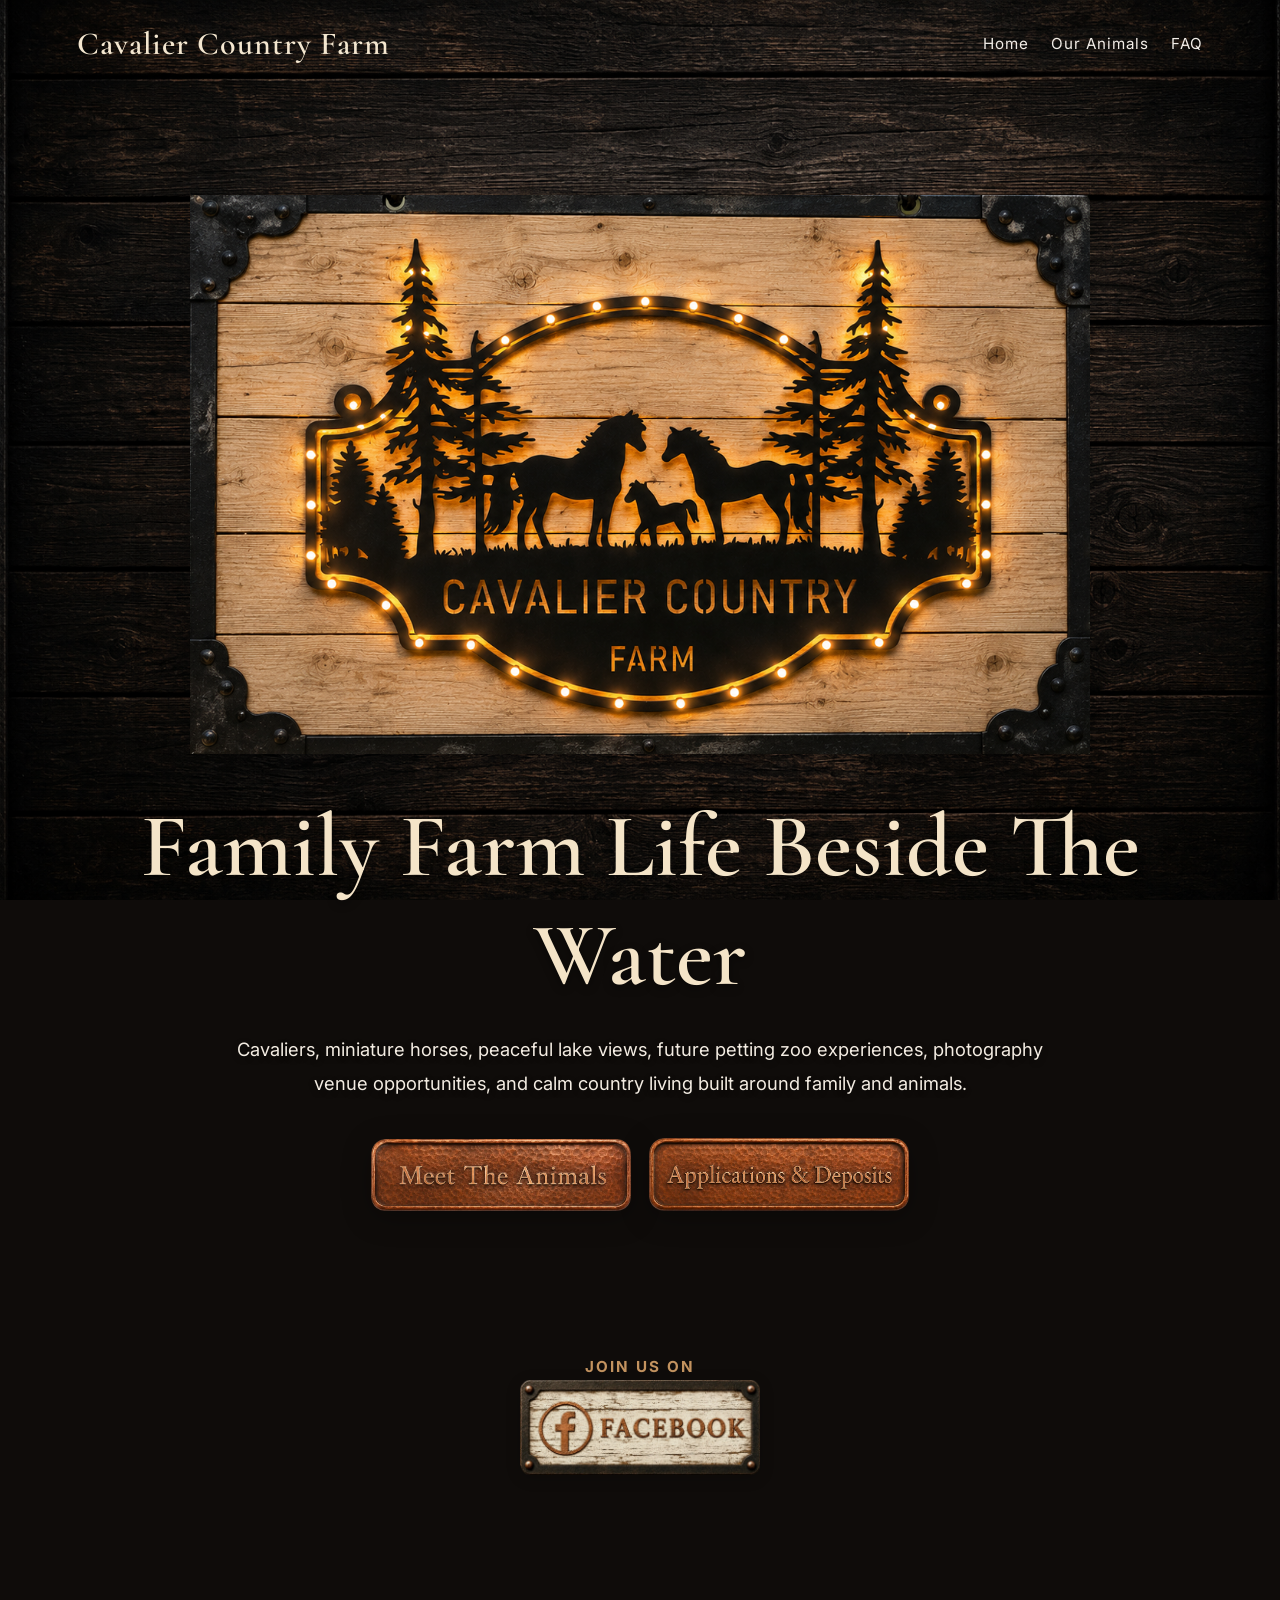
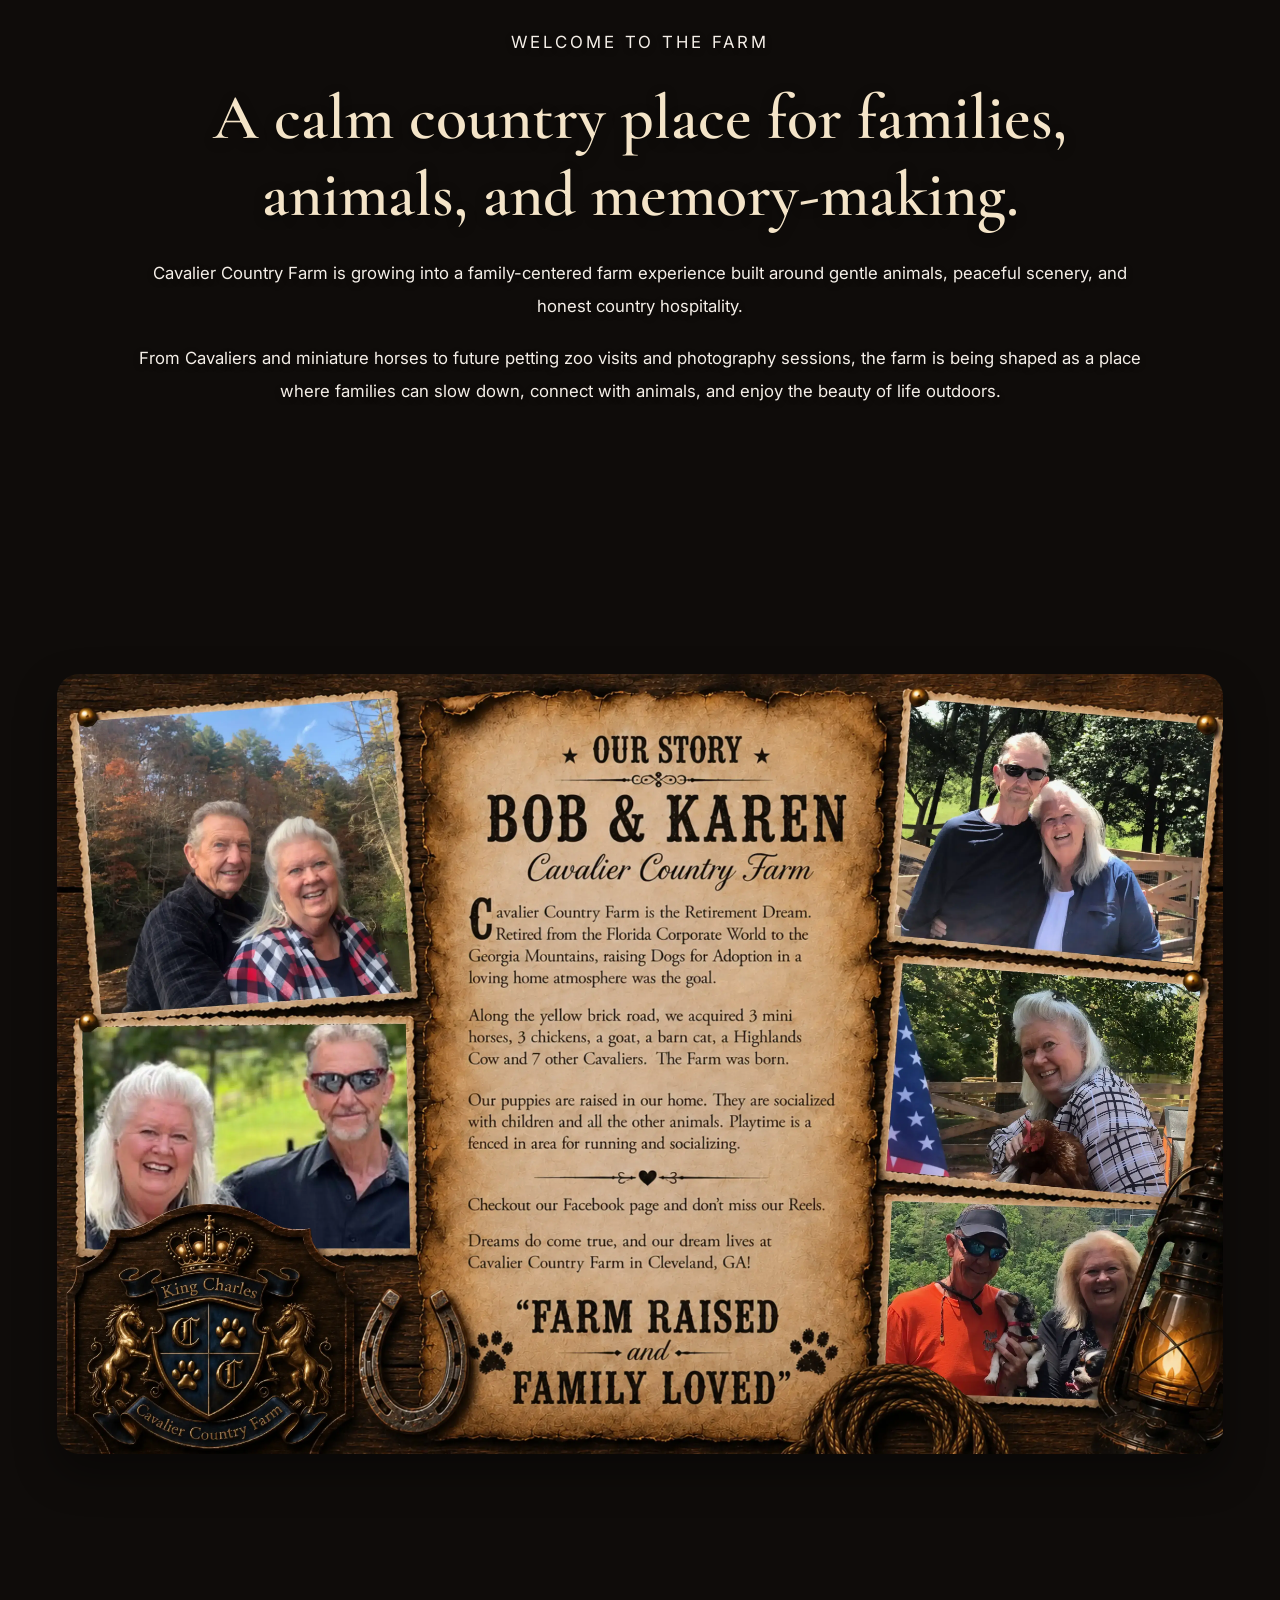
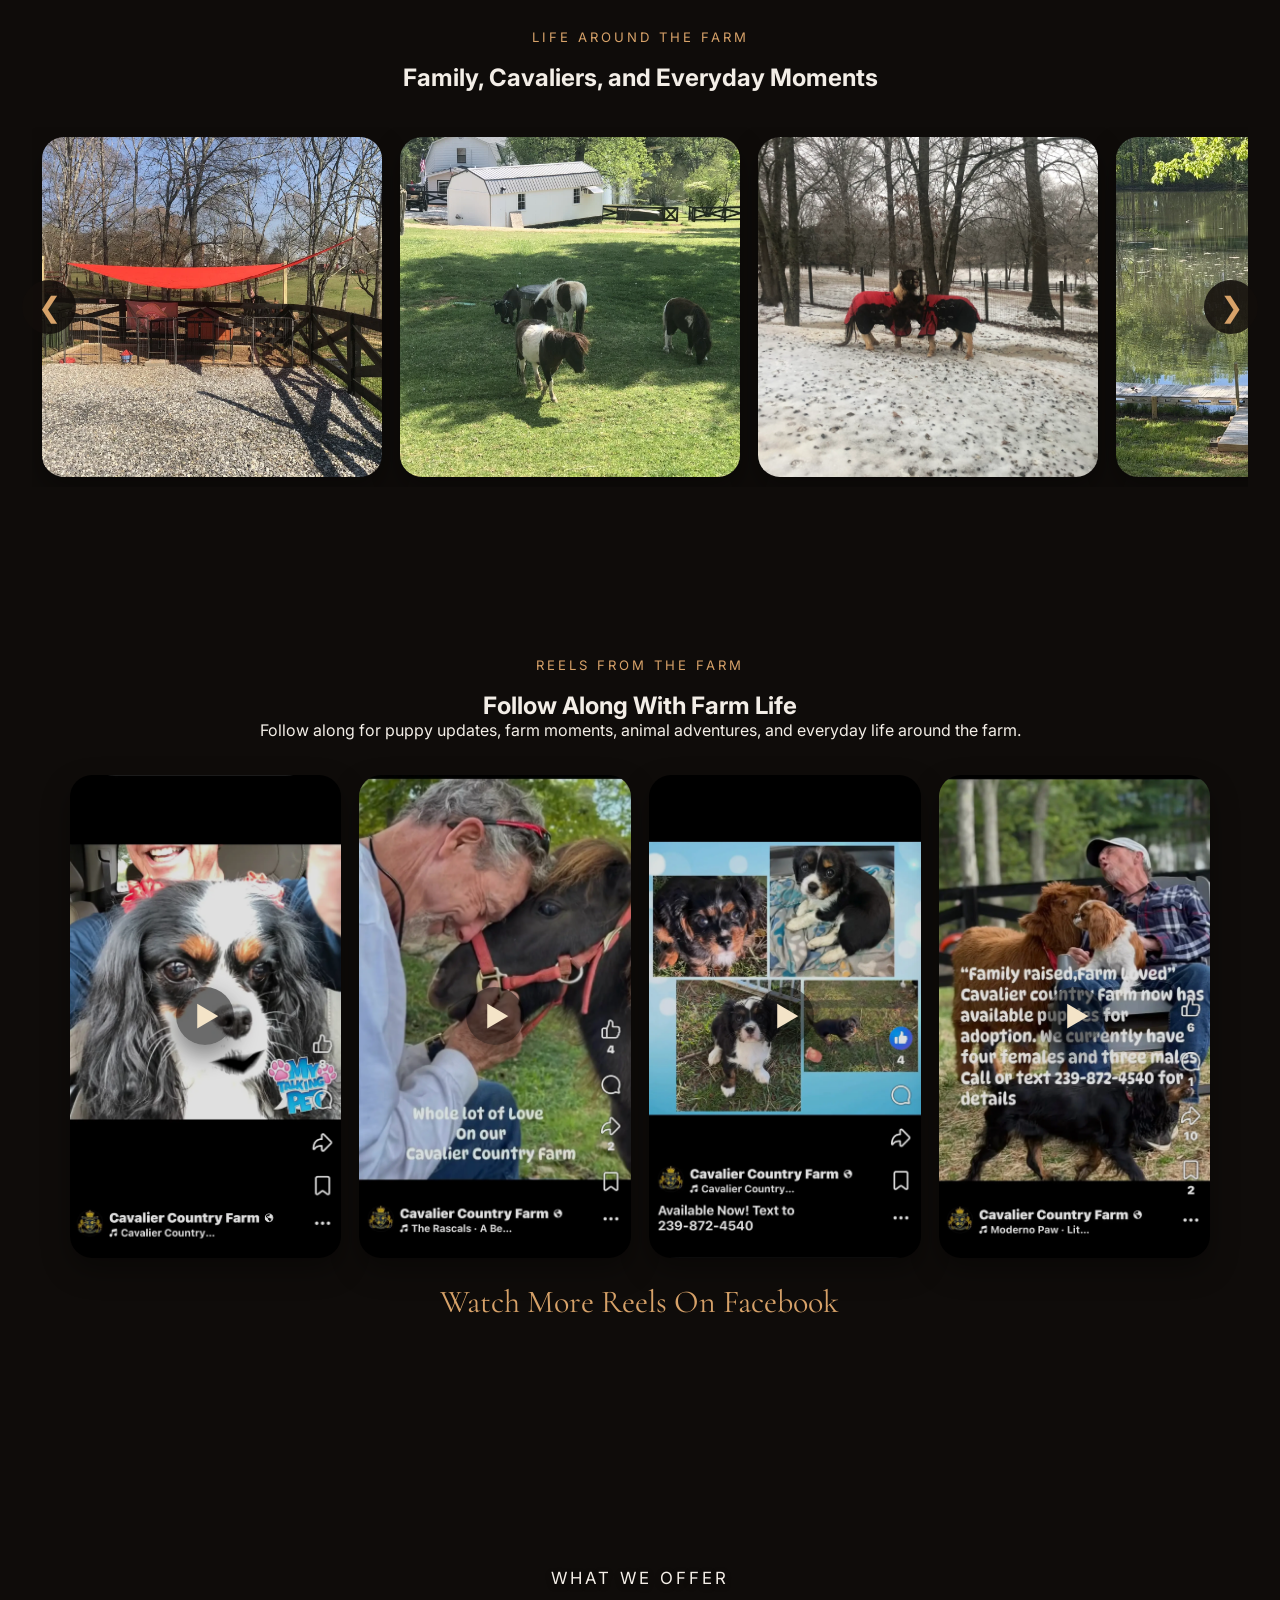
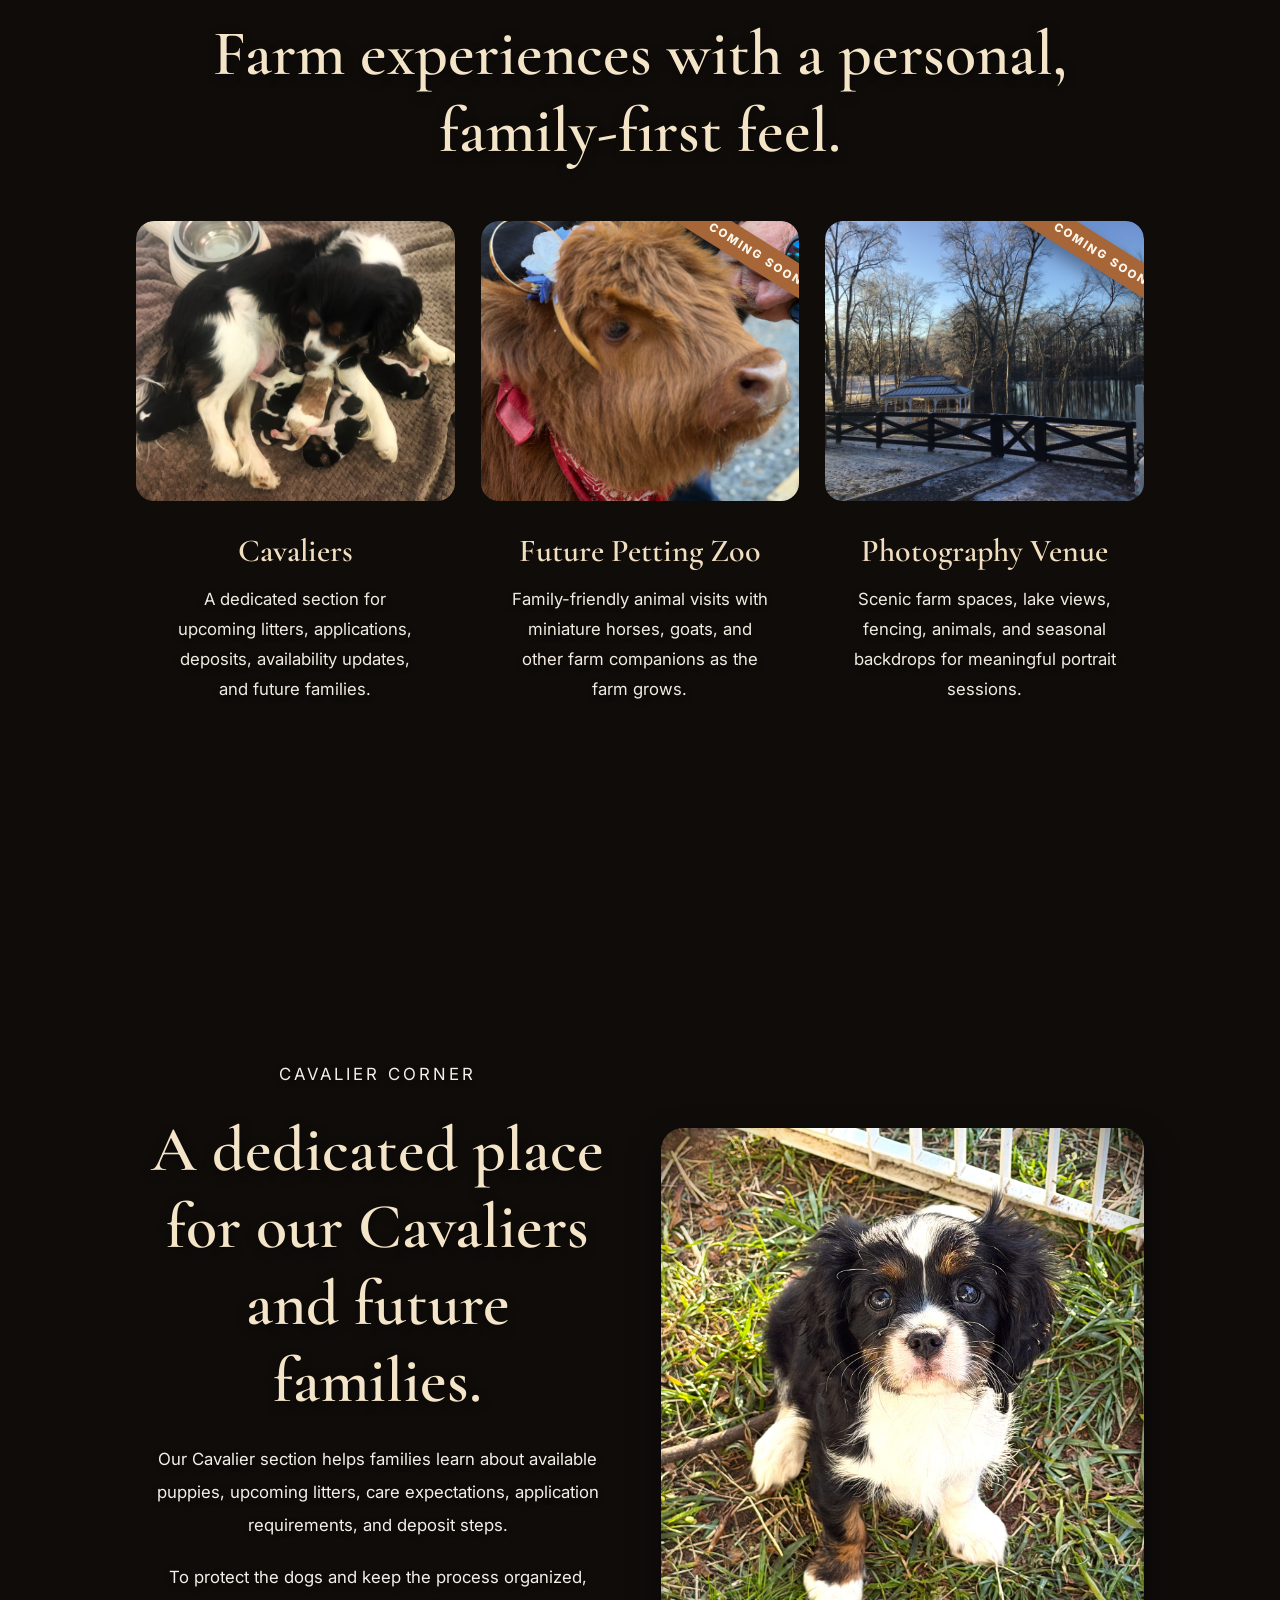
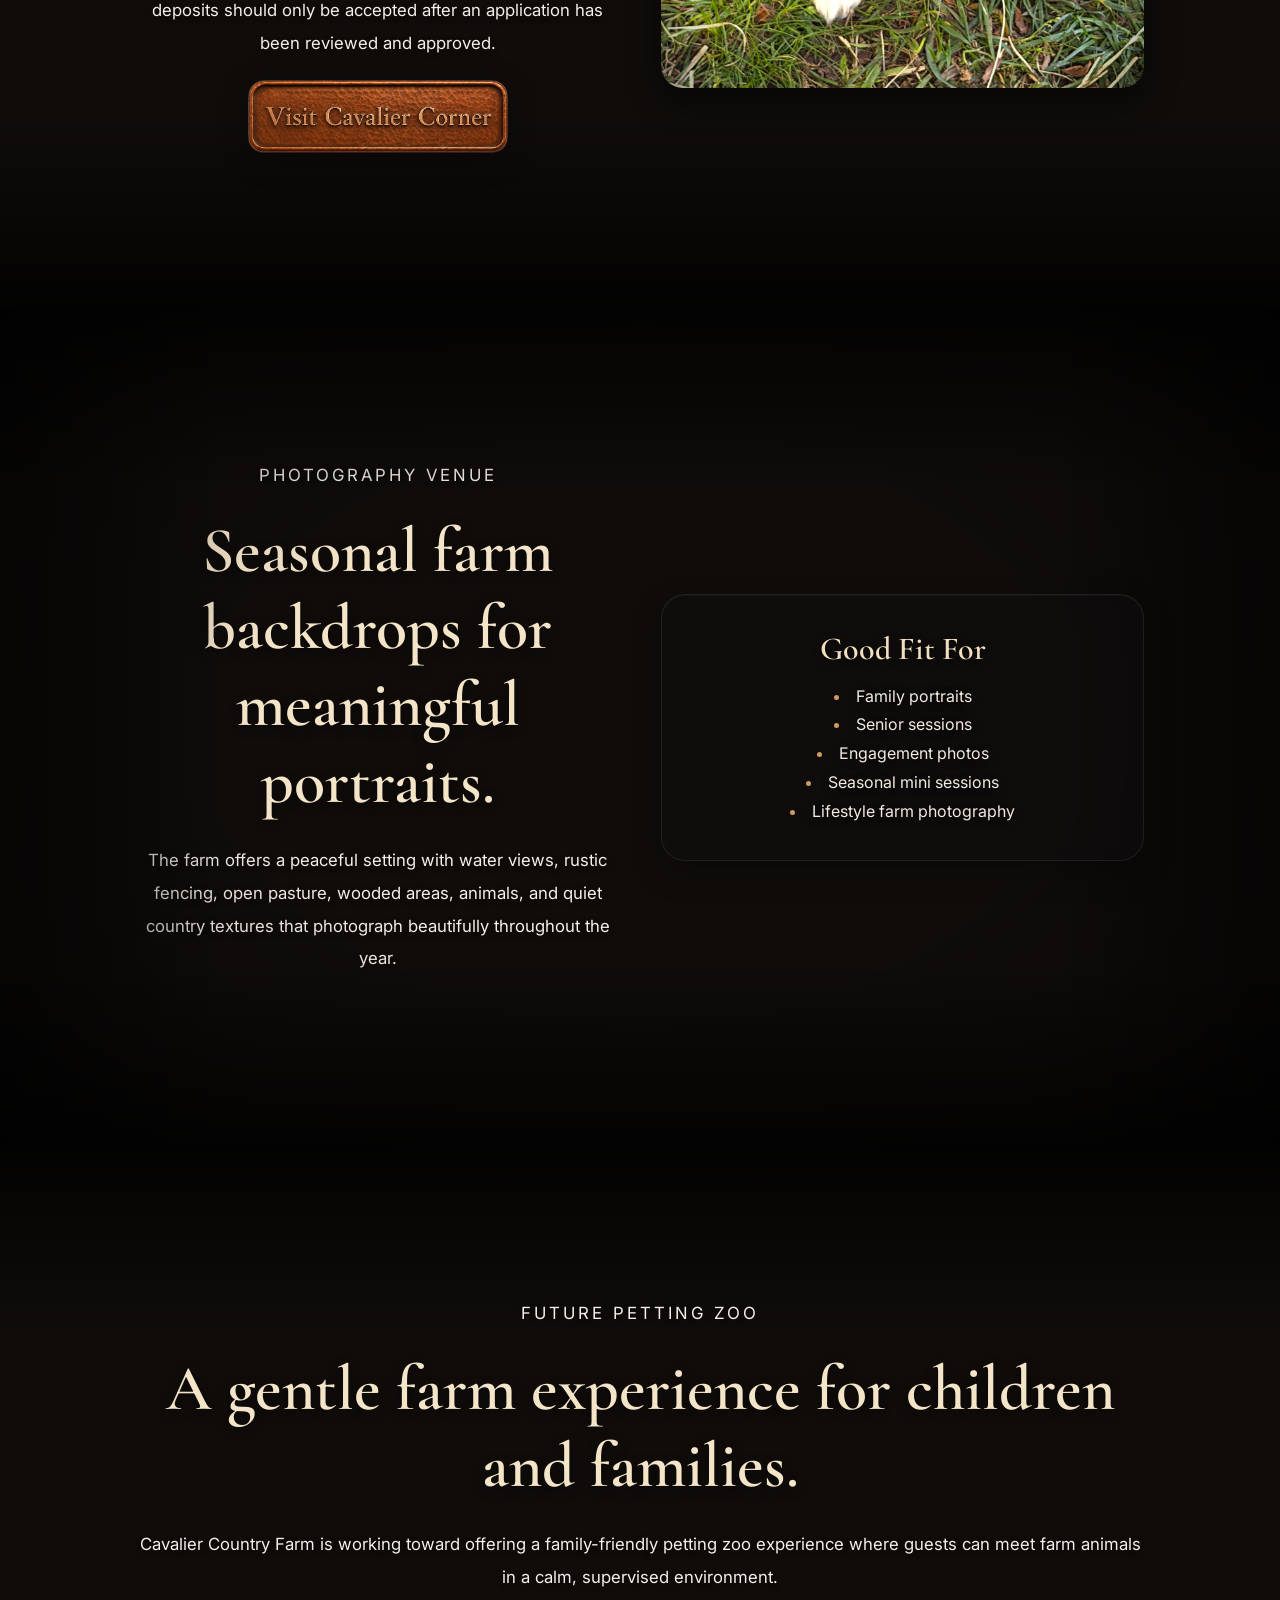
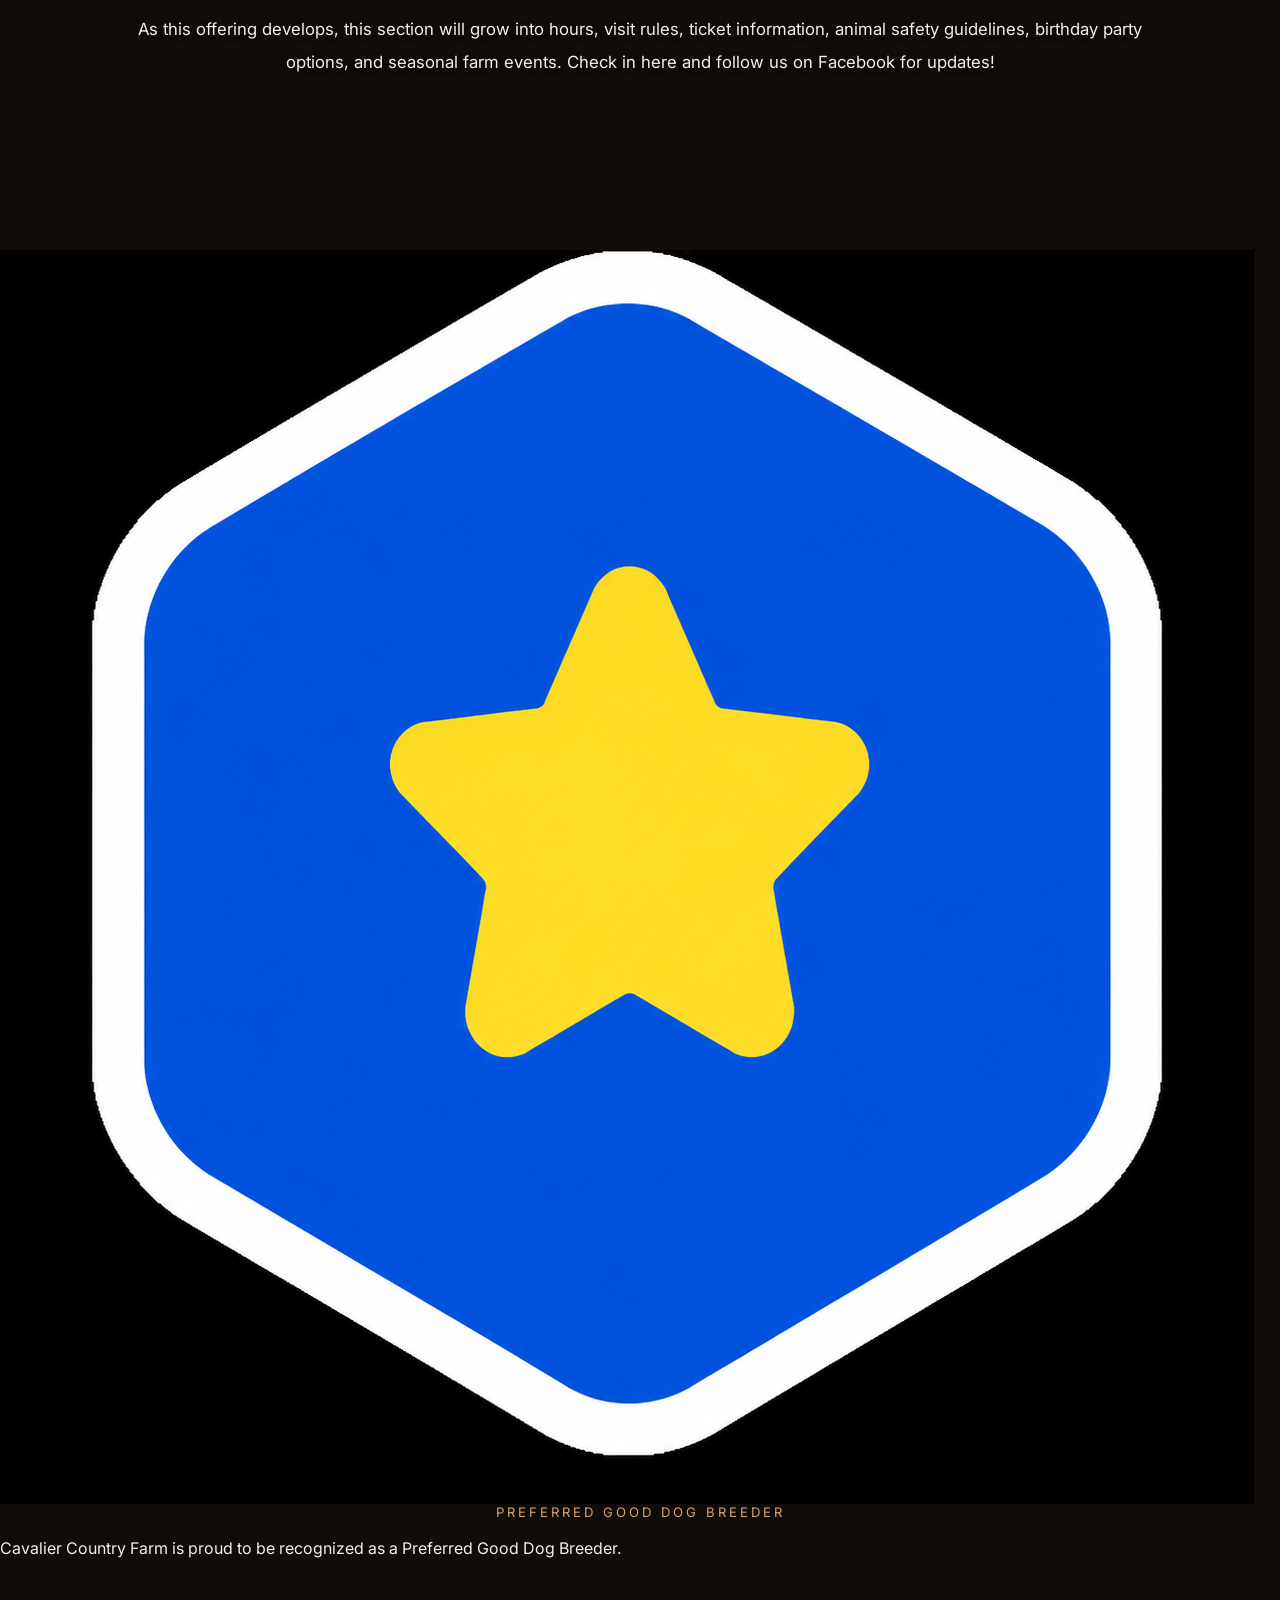
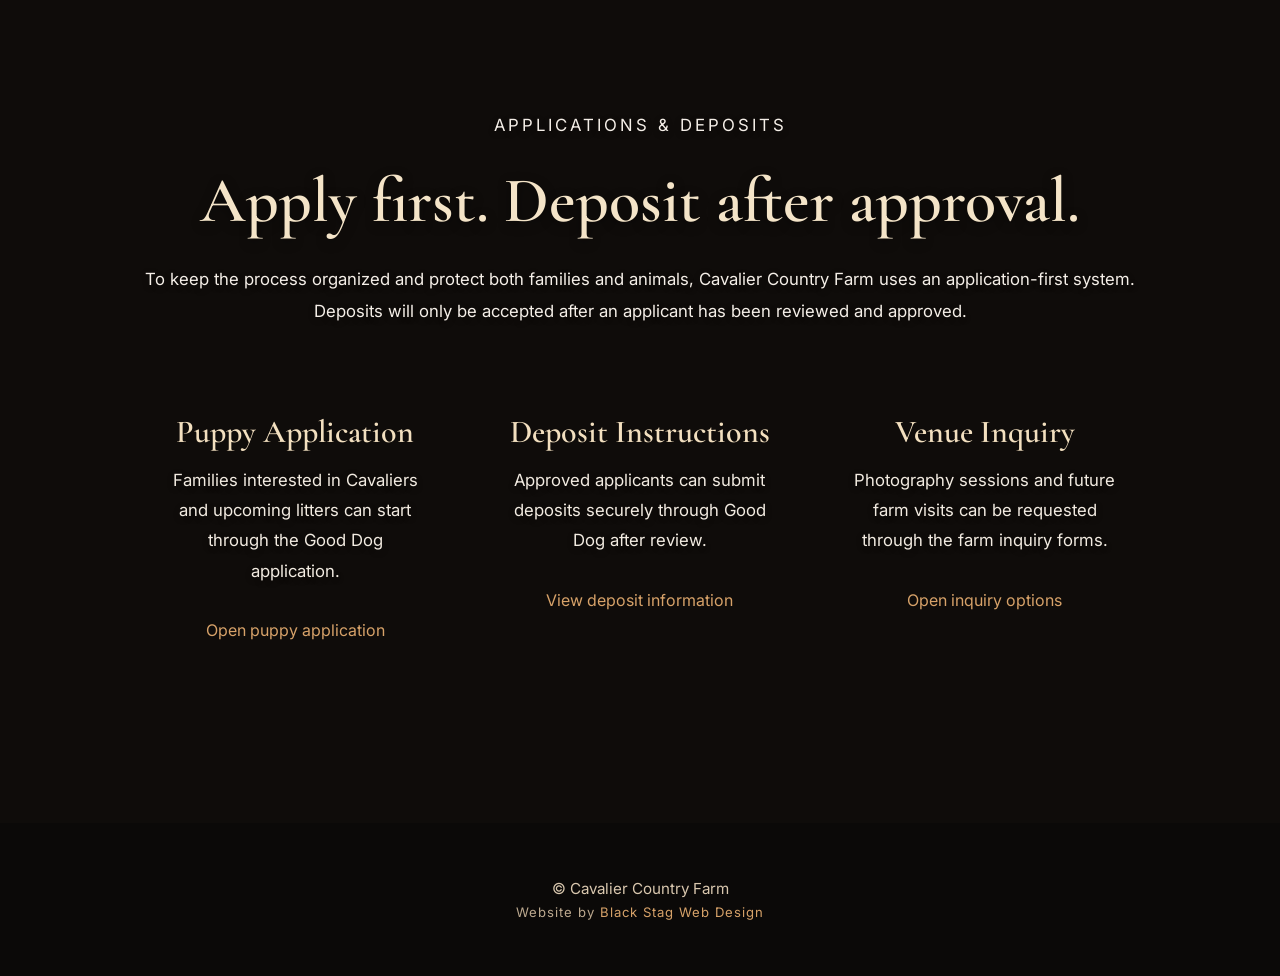
==== commit fe4ea5a3: "Update index.html" ====
--- a/index.html
+++ b/index.html
@@ -367,6 +367,29 @@
             </p>
         </div>
     </section>
+    
+    <section
+    class="preferred-breeder-section"
+    data-feature="preferredBreederBanner"
+>
+    <div class="preferred-breeder-banner">
+        <img
+            src="assets/pref-breeder-badge.png"
+            alt=""
+            class="preferred-breeder-badge"
+            aria-hidden="true"
+        >
+
+        <div class="preferred-breeder-copy">
+            <p class="eyebrow">Preferred Good Dog Breeder</p>
+
+            <p>
+                Cavalier Country Farm is proud to be recognized as a
+                Preferred Good Dog Breeder.
+            </p>
+        </div>
+    </div>
+</section>
 
     <section class="welcome-section" id="apply">
         <div class="section-card">
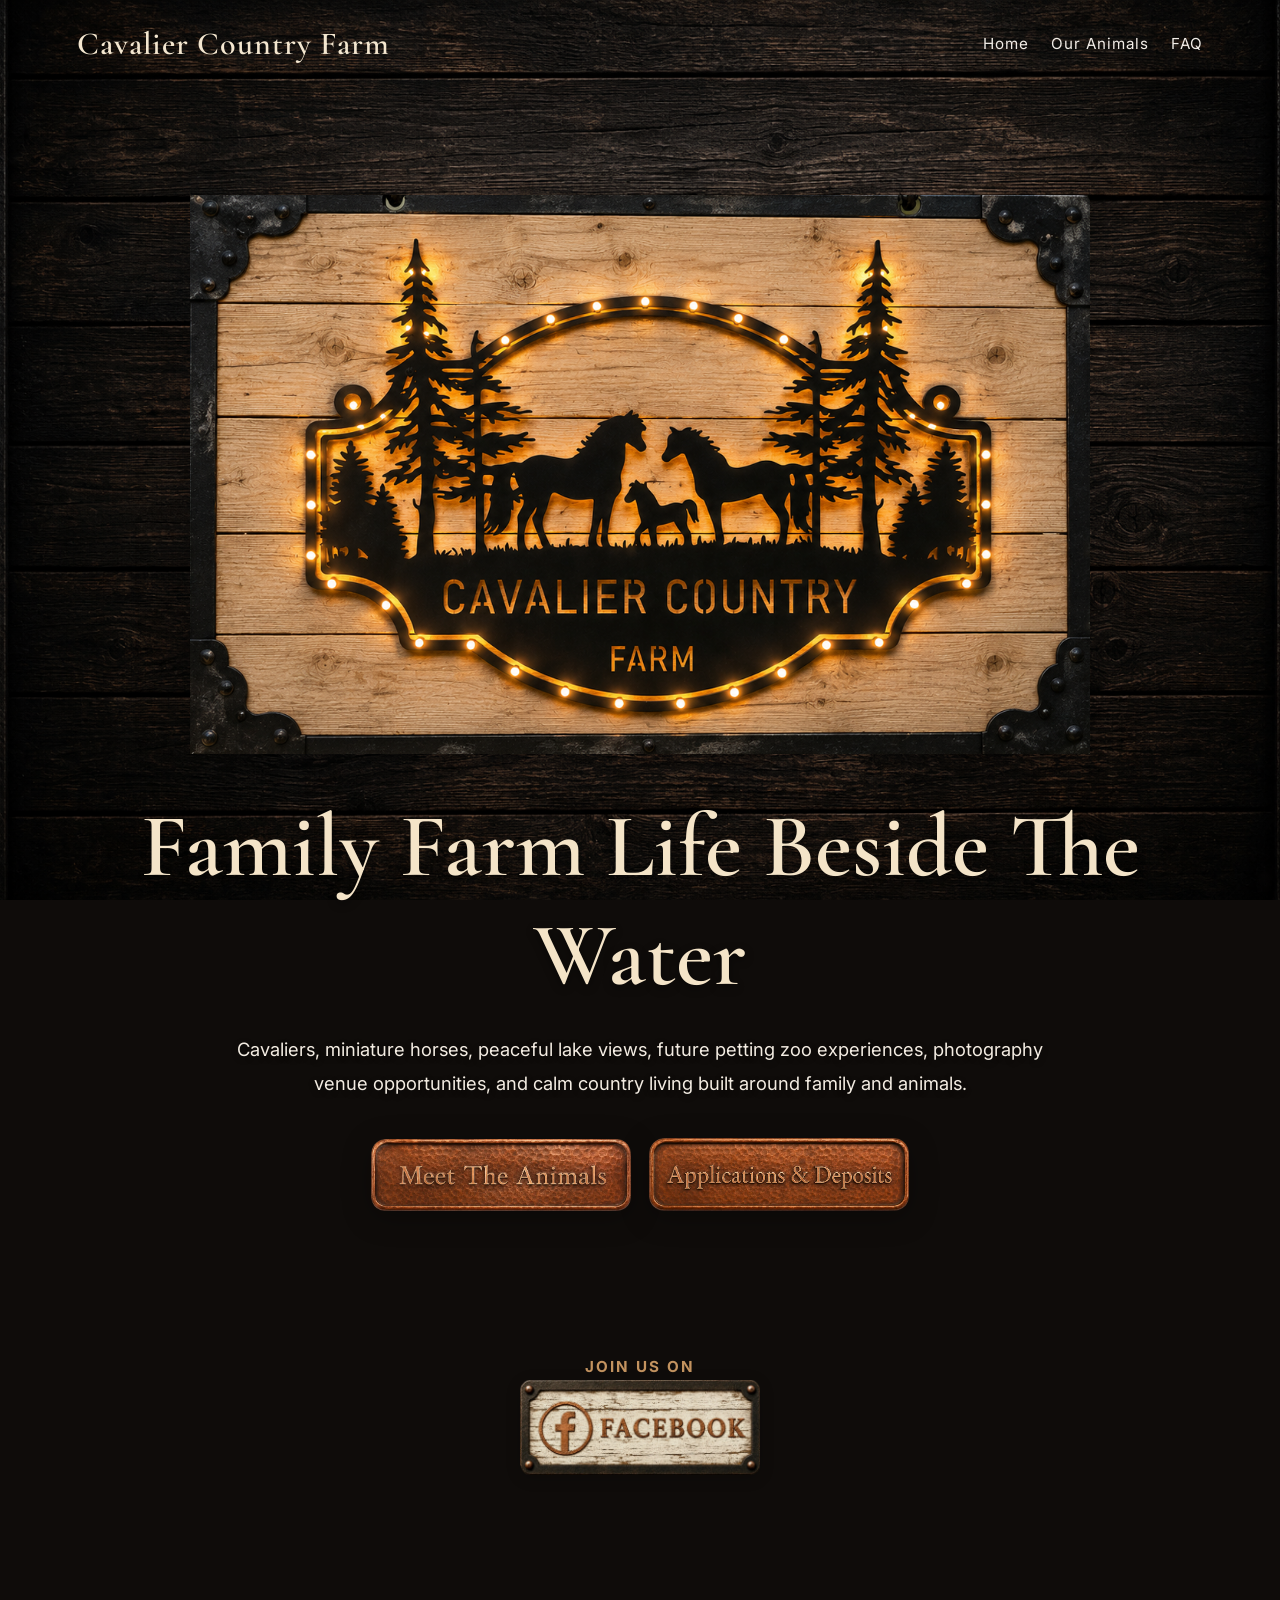
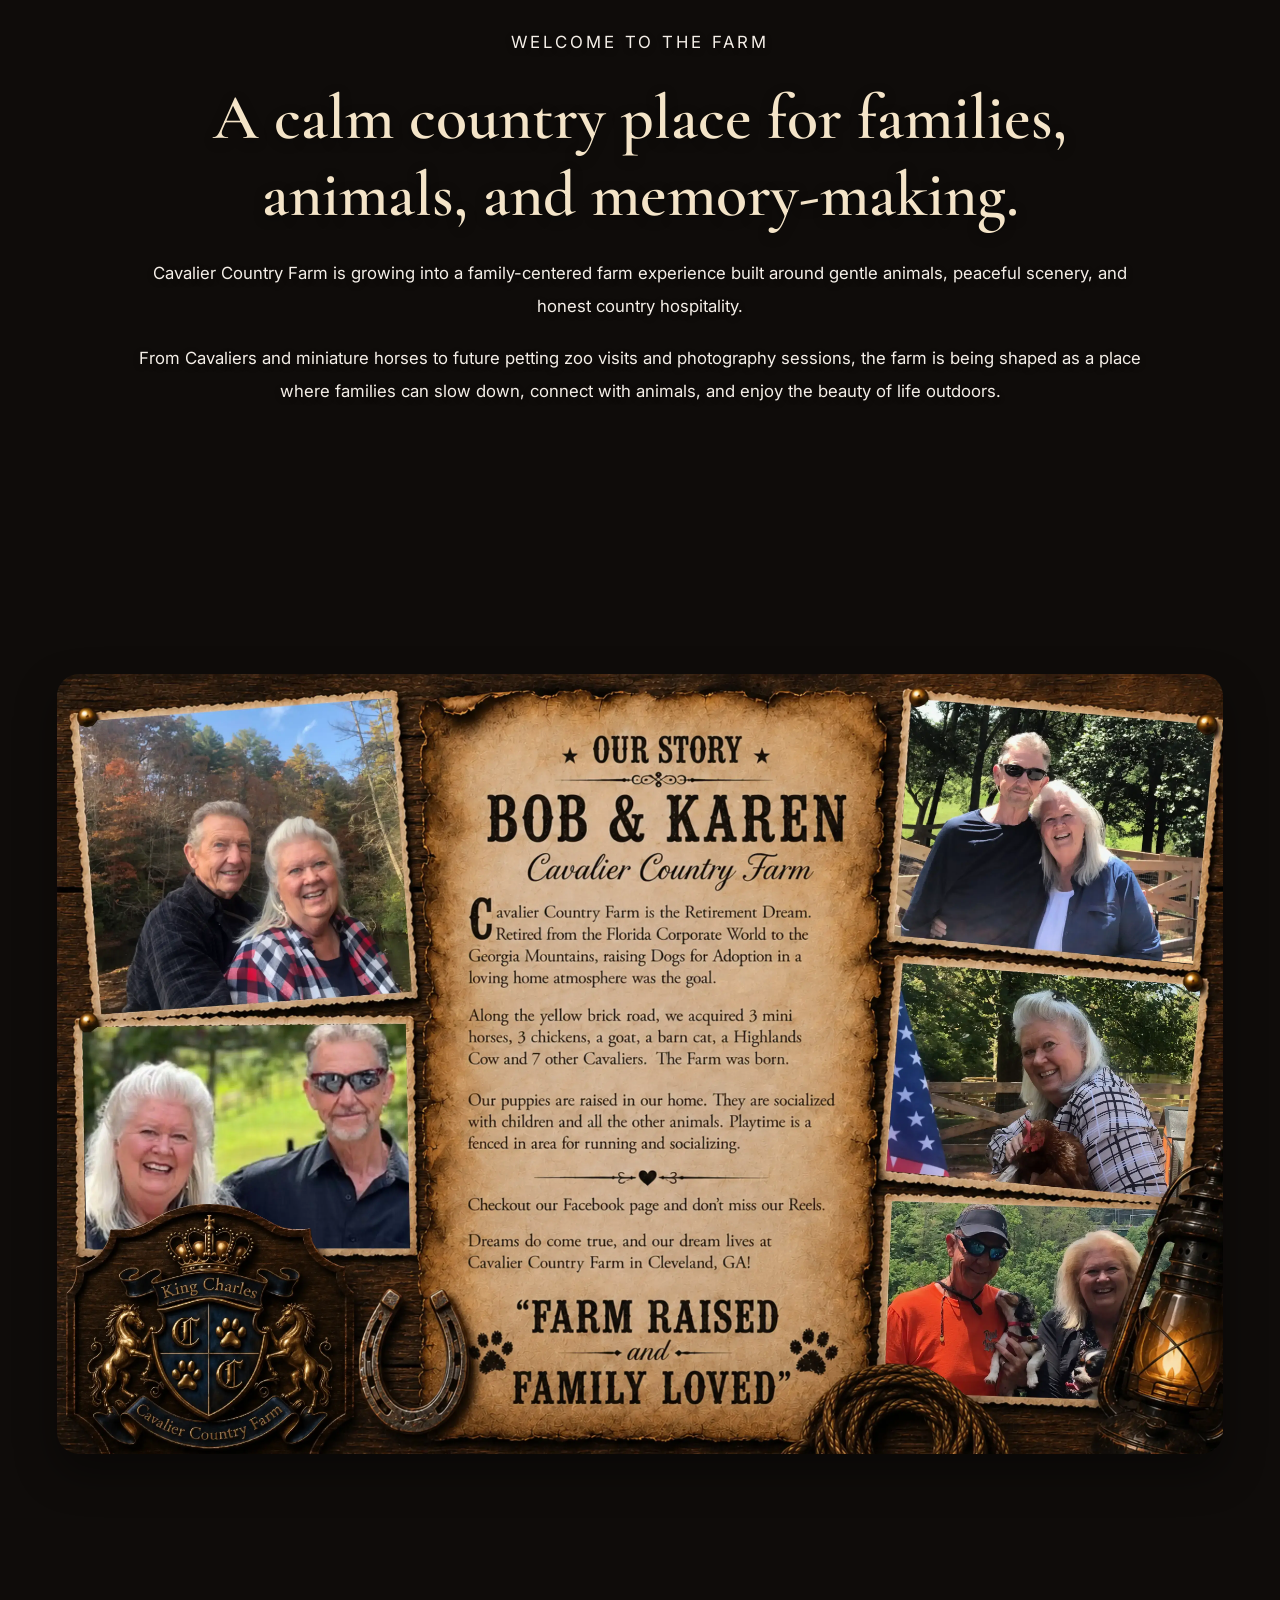
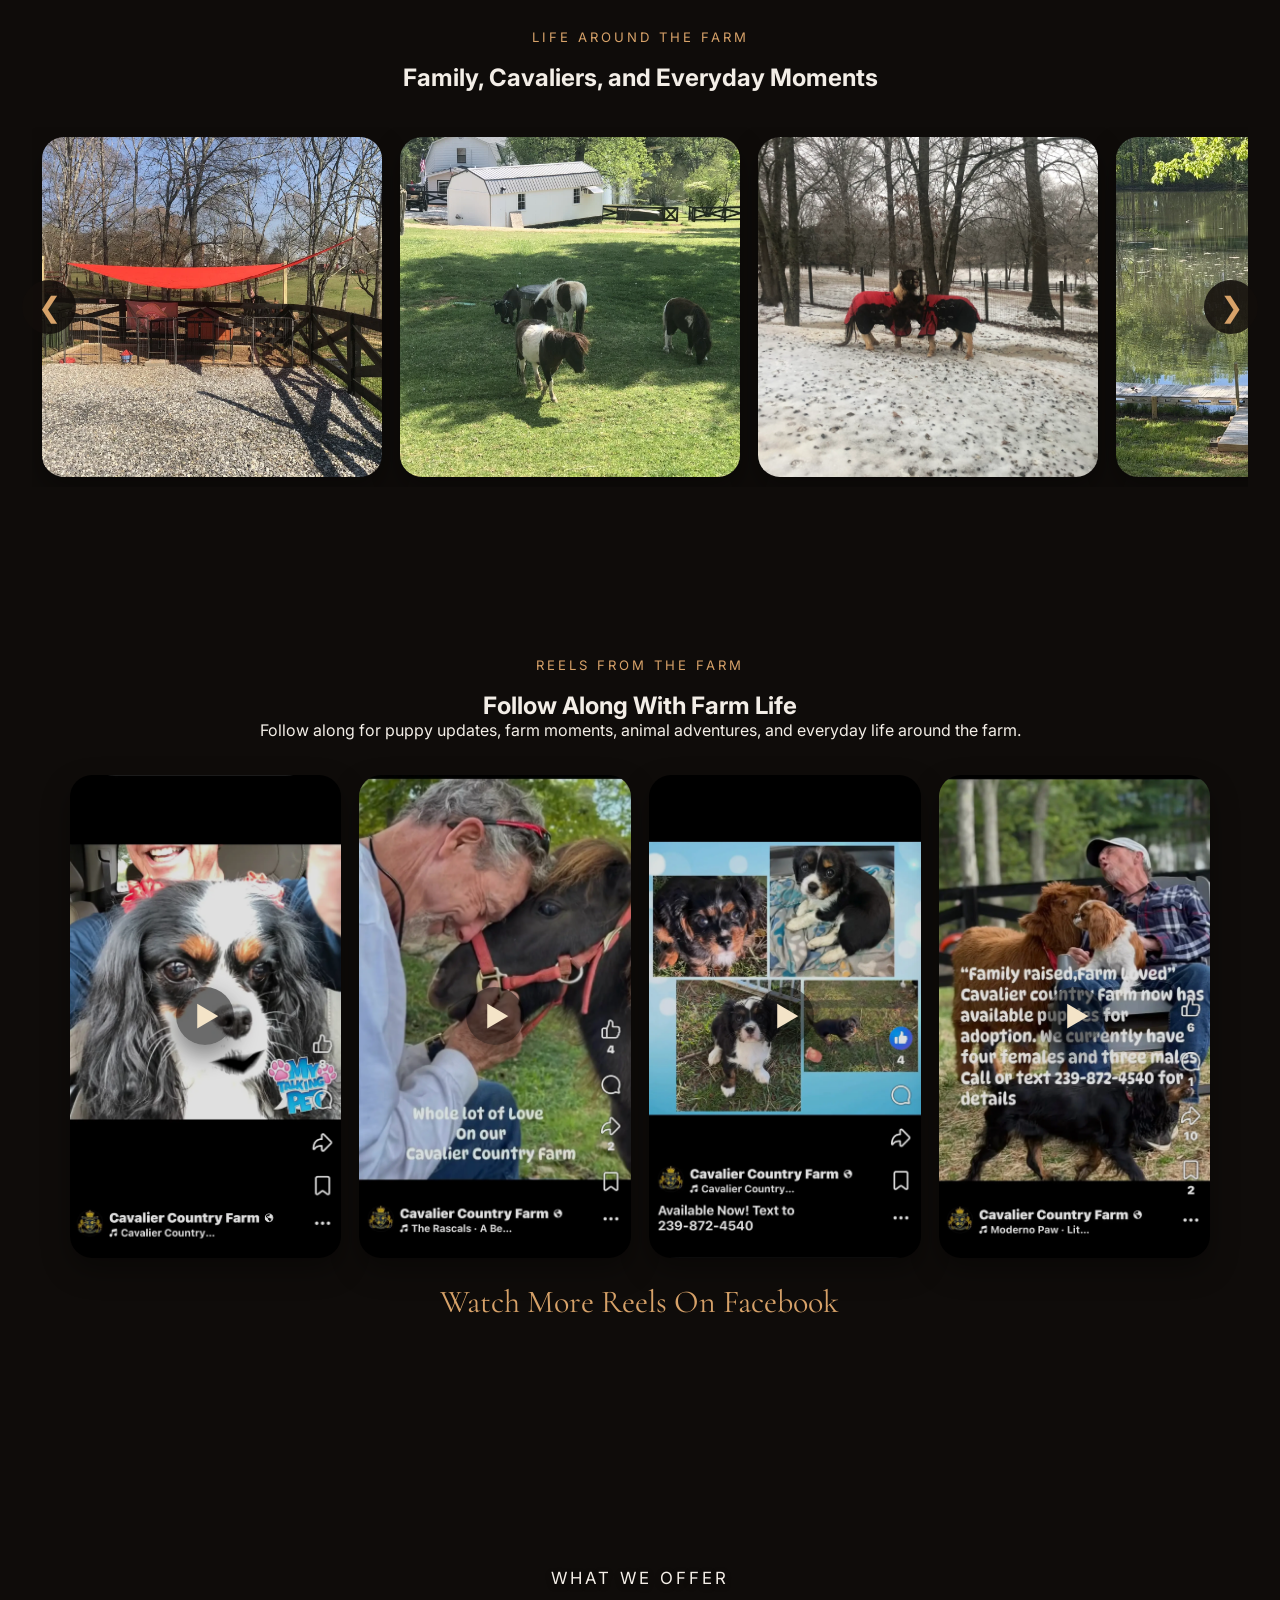
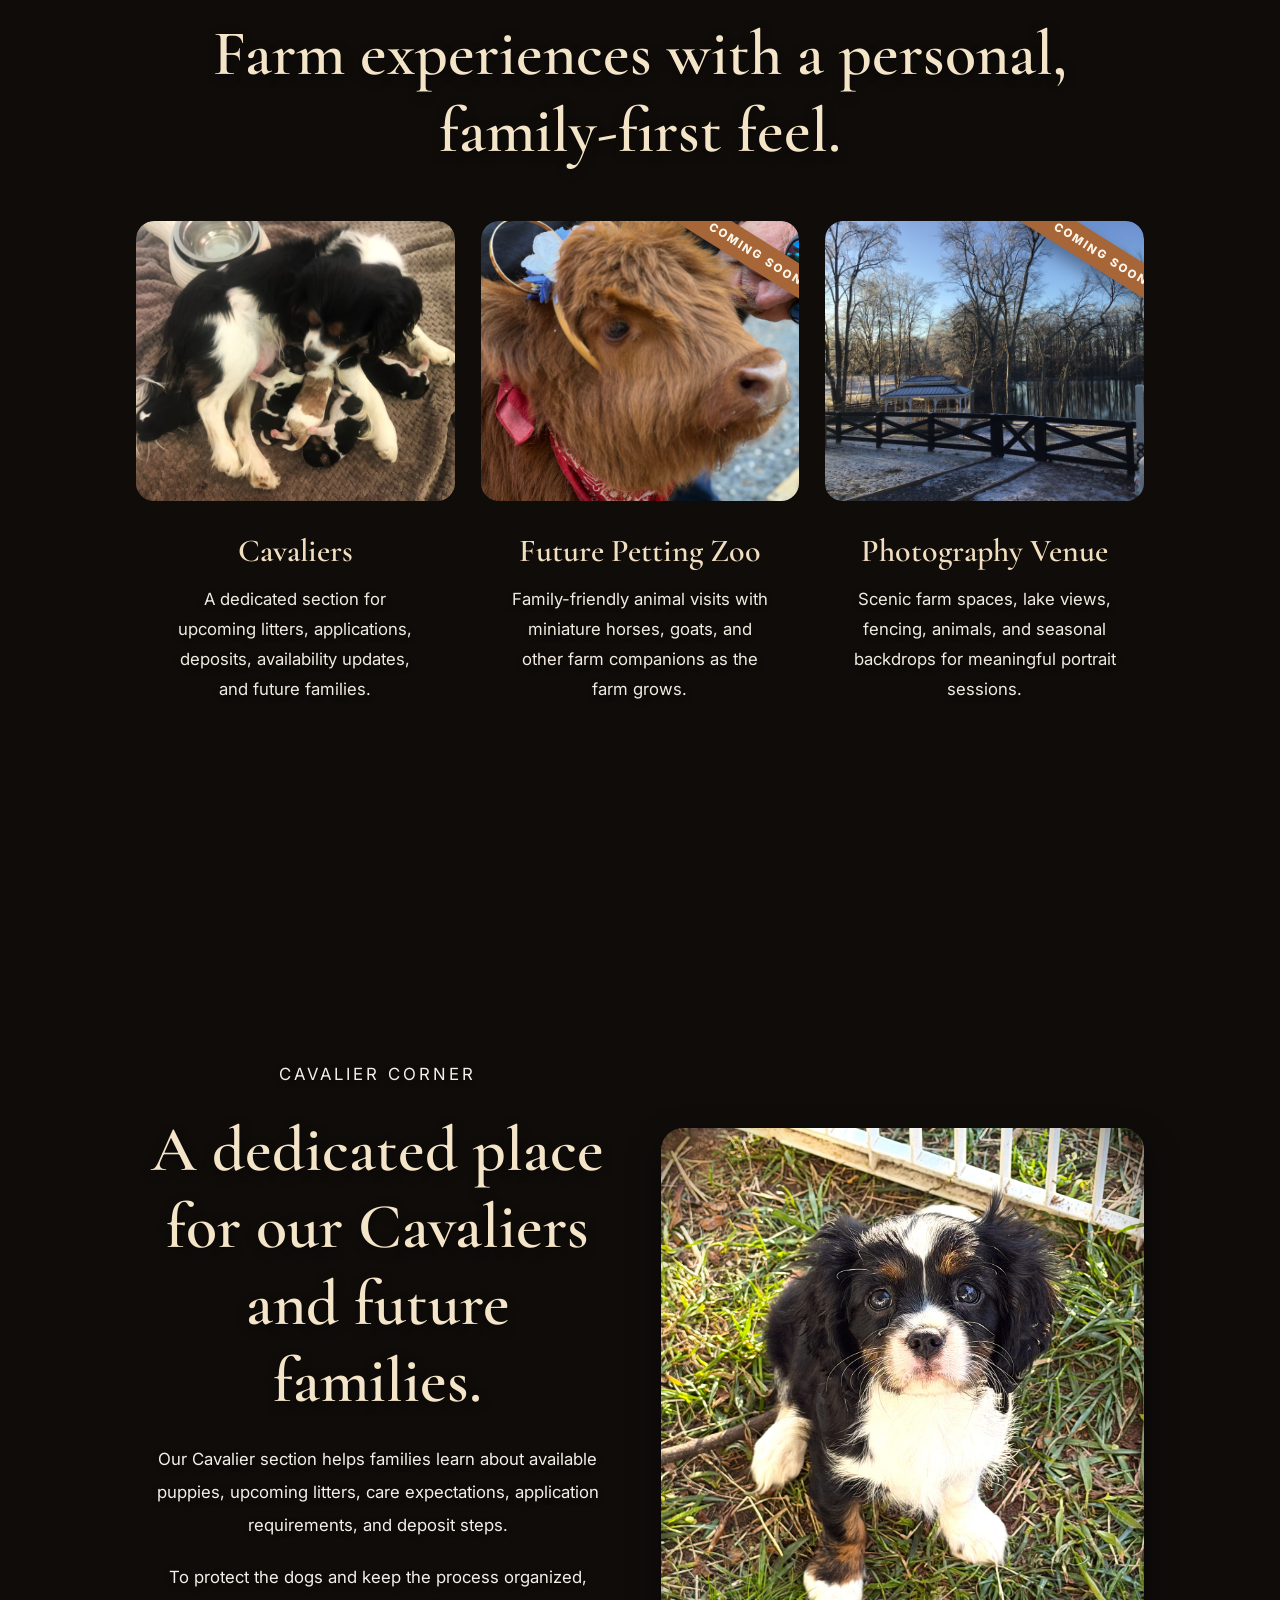
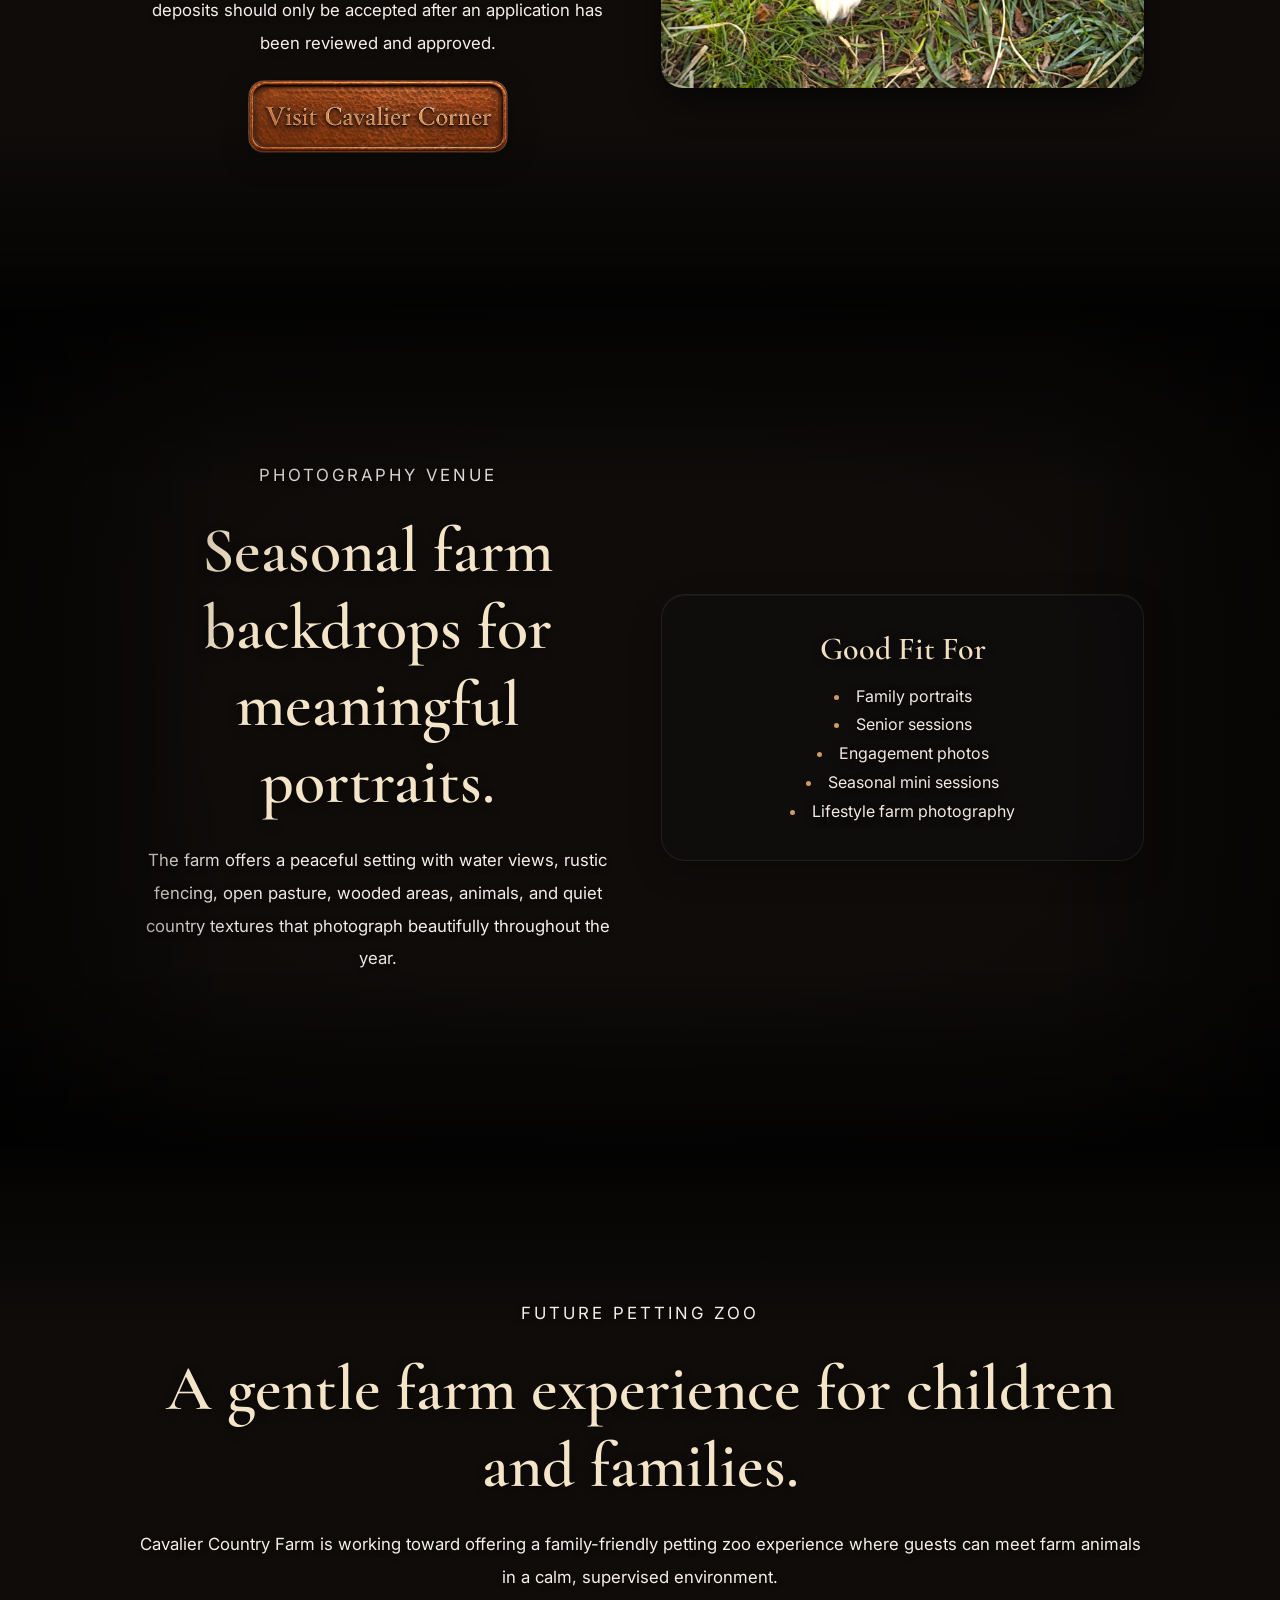
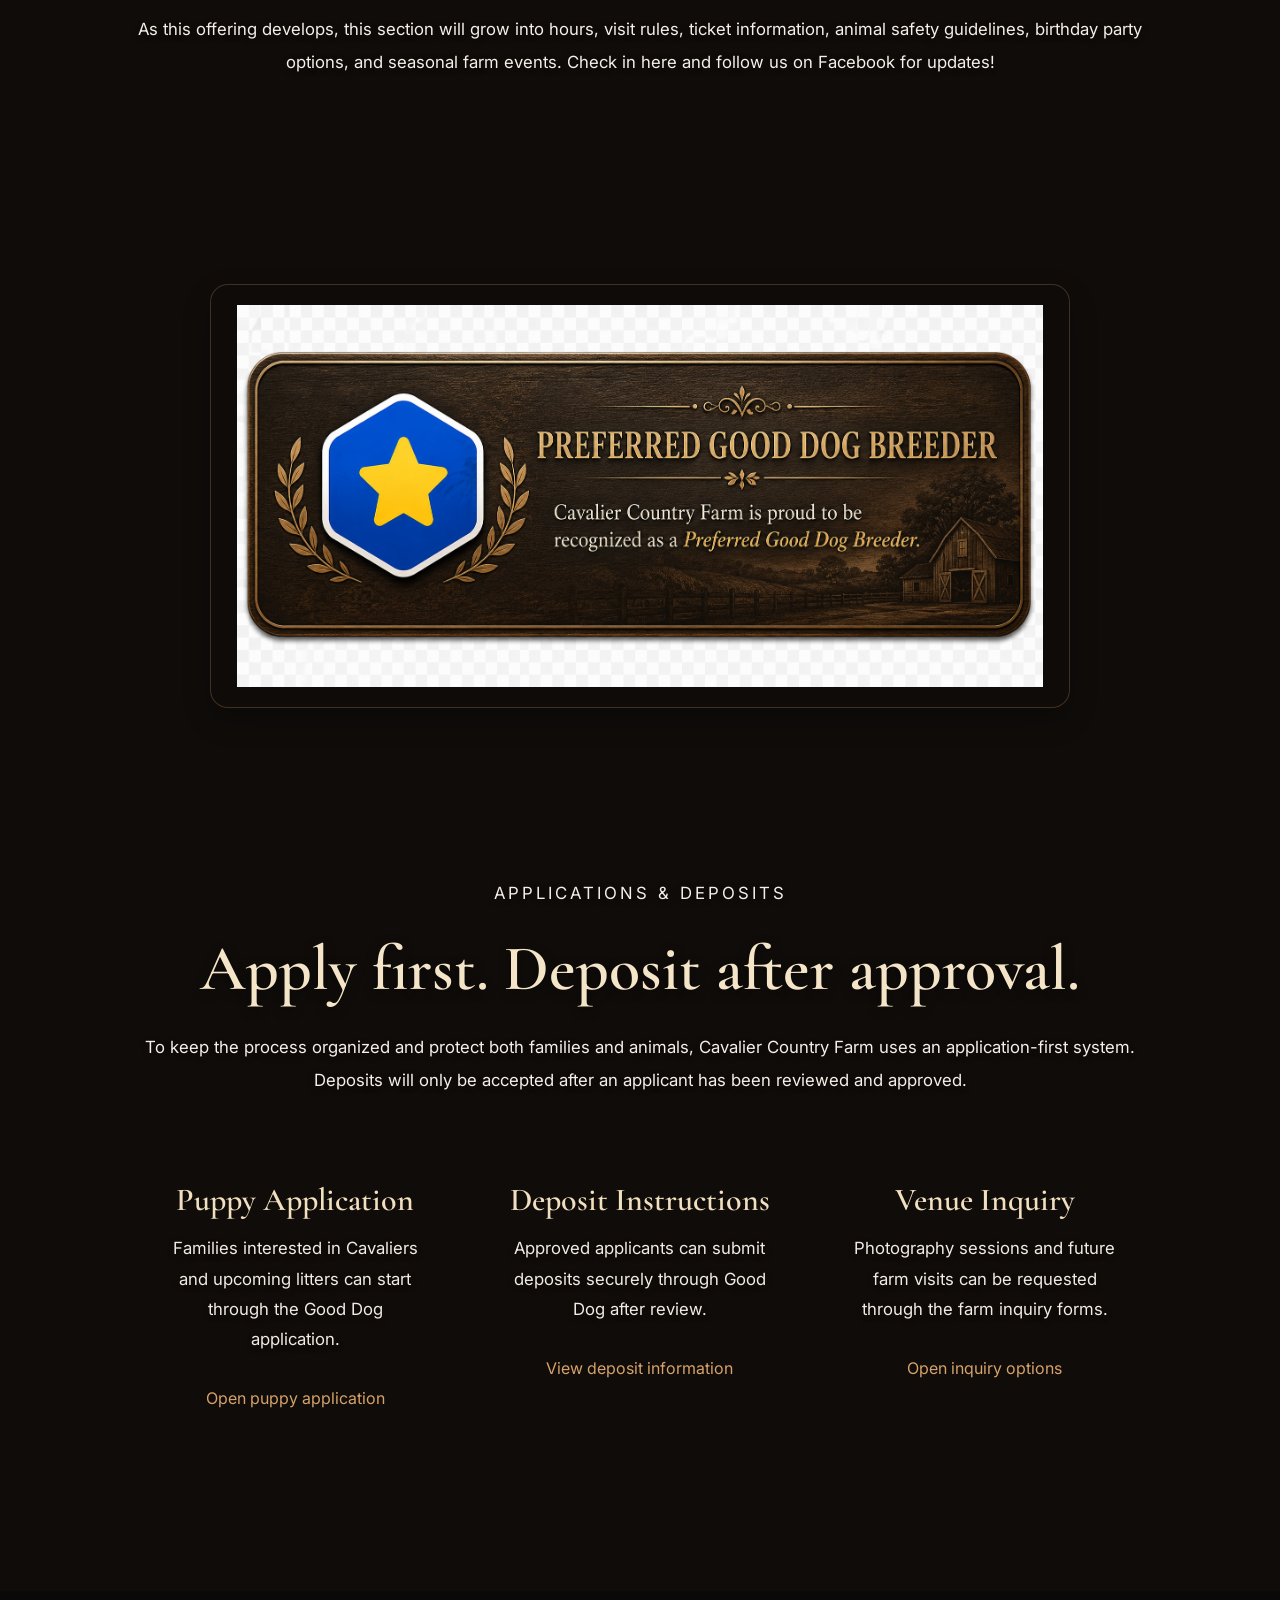
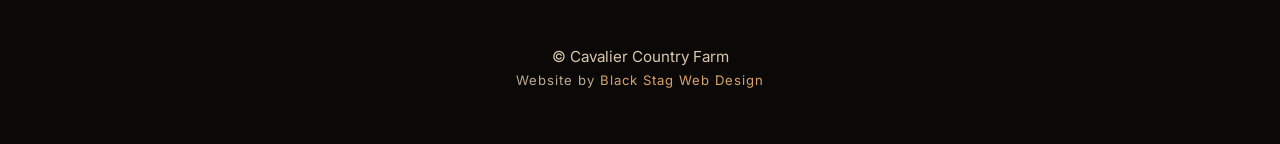
==== commit 78fb2d59: "Update index.html" ====
--- a/index.html
+++ b/index.html
@@ -368,27 +368,21 @@
         </div>
     </section>
     
-    <section
-    class="preferred-breeder-section"
-    data-feature="preferredBreederBanner"
->
-    <div class="preferred-breeder-banner">
+   <section class="welcome-section preferred-breeder-section">
+
+    <a
+        href="https://www.gooddog.com/breeders/cavalier-country-farm-georgia#breed_id=72&m_layout=new&locName=Cleveland%2C%20GA"
+        target="_blank"
+        rel="noopener noreferrer"
+        class="preferred-breeder-link"
+    >
         <img
             src="assets/pref-breeder-badge.png"
-            alt=""
-            class="preferred-breeder-badge"
-            aria-hidden="true"
+            alt="Preferred Good Dog Breeder"
+            class="preferred-breeder-banner"
         >
-
-        <div class="preferred-breeder-copy">
-            <p class="eyebrow">Preferred Good Dog Breeder</p>
-
-            <p>
-                Cavalier Country Farm is proud to be recognized as a
-                Preferred Good Dog Breeder.
-            </p>
-        </div>
-    </div>
+    </a>
+
 </section>
 
     <section class="welcome-section" id="apply">
--- a/styles.css
+++ b/styles.css
@@ -2377,4 +2377,144 @@
     background:transparent;
     border:0;
     box-shadow:none;
+}
+
+/* =========================================
+   PREFERRED BREEDER HOMEPAGE UPDATE
+   ========================================= */
+
+.preferred-breeder-section{
+    padding:34px 20px 18px;
+}
+
+.preferred-breeder-banner{
+    width:min(860px, 92%);
+    margin:0 auto;
+    display:flex;
+    align-items:center;
+    justify-content:center;
+    gap:18px;
+    padding:20px 26px;
+    background:rgba(18,14,11,.34);
+    border:1px solid rgba(215,162,105,.24);
+    border-radius:18px;
+    box-shadow:0 12px 28px rgba(0,0,0,.22);
+}
+
+.preferred-breeder-badge{
+    flex:0 0 auto;
+    width:54px;
+    height:auto;
+    display:block;
+    filter:drop-shadow(0 5px 10px rgba(0,0,0,.34));
+}
+
+.preferred-breeder-copy{
+    text-align:left;
+}
+
+.preferred-breeder-copy .eyebrow{
+    margin-bottom:5px;
+    text-align:left;
+}
+
+.preferred-breeder-copy p:last-child{
+    margin:0;
+    color:#f5efe8;
+    line-height:1.65;
+    text-align:left;
+    text-shadow:0 2px 6px rgba(0,0,0,.35);
+}
+
+
+/* =========================================
+   THE FARM IS GROWING UPDATE
+   ========================================= */
+
+.growing-farm-update{
+    display:grid;
+    grid-template-columns:1fr 1fr;
+    gap:42px;
+    align-items:center;
+}
+
+.growing-farm-image{
+    width:100%;
+    max-height:560px;
+    object-fit:cover;
+    object-position:center;
+}
+
+.growing-farm-copy{
+    text-align:center;
+}
+
+
+/* =========================================
+   LARGER MOBILE ADOPTED BADGES
+   ========================================= */
+
+@media(max-width:900px){
+    .adopted-badge-mobile{
+        width:128px;
+        right:-2px;
+        bottom:42px;
+    }
+
+    .growing-farm-update{
+        grid-template-columns:1fr;
+    }
+
+    .growing-farm-image{
+        max-width:620px;
+        margin:0 auto;
+    }
+}
+
+@media(max-width:768px){
+    .preferred-breeder-banner{
+        width:min(620px, 94%);
+        gap:14px;
+        padding:18px 20px;
+    }
+
+    .preferred-breeder-badge{
+        width:50px;
+    }
+
+    .growing-farm-update{
+        gap:28px;
+    }
+}
+
+@media(max-width:520px){
+    .preferred-breeder-section{
+        padding:24px 12px 10px;
+    }
+
+    .preferred-breeder-banner{
+        align-items:flex-start;
+        gap:12px;
+        padding:16px;
+    }
+
+    .preferred-breeder-badge{
+        width:46px;
+    }
+
+    .preferred-breeder-copy .eyebrow{
+        font-size:.72rem;
+        letter-spacing:2px;
+    }
+
+    .preferred-breeder-copy p:last-child{
+        font-size:.92rem;
+        line-height:1.55;
+    }
+
+    .adopted-badge-mobile{
+        width:116px;
+        right:-2px;
+        bottom:42px;
+    }
 }
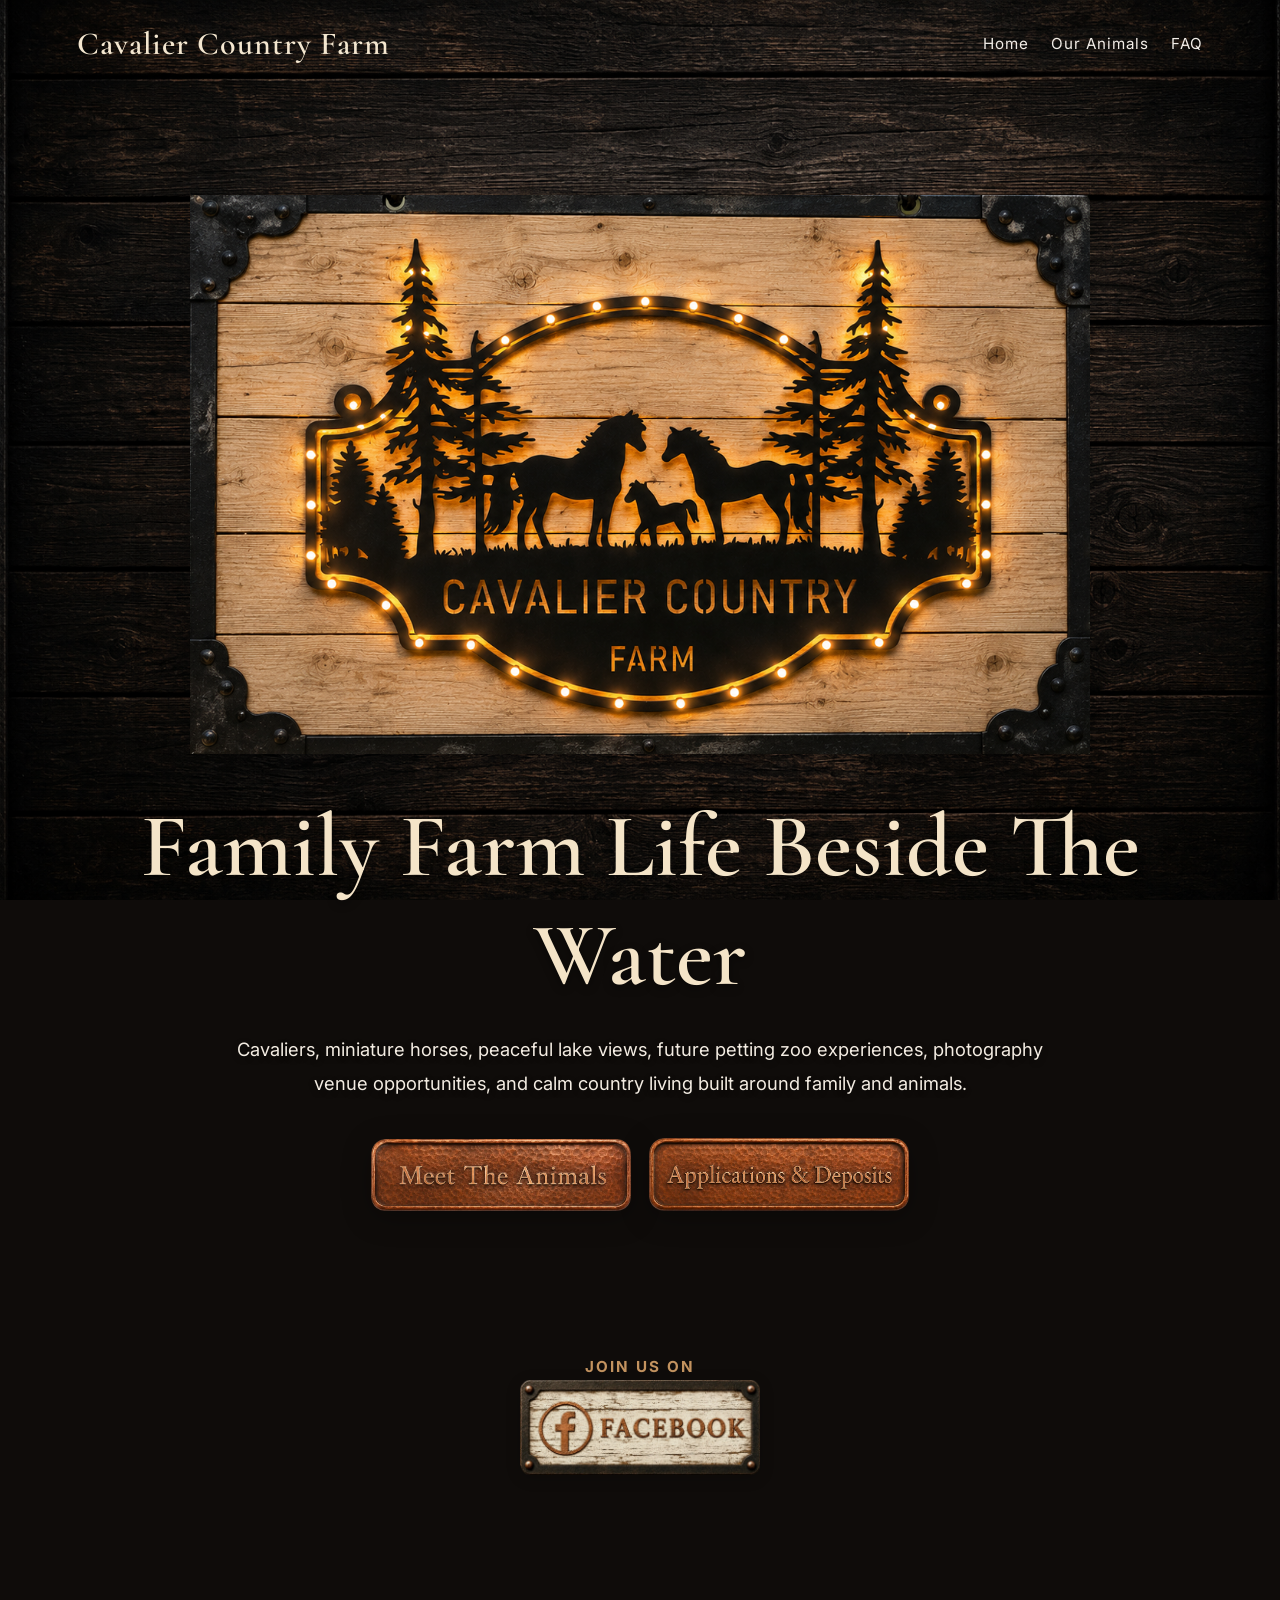
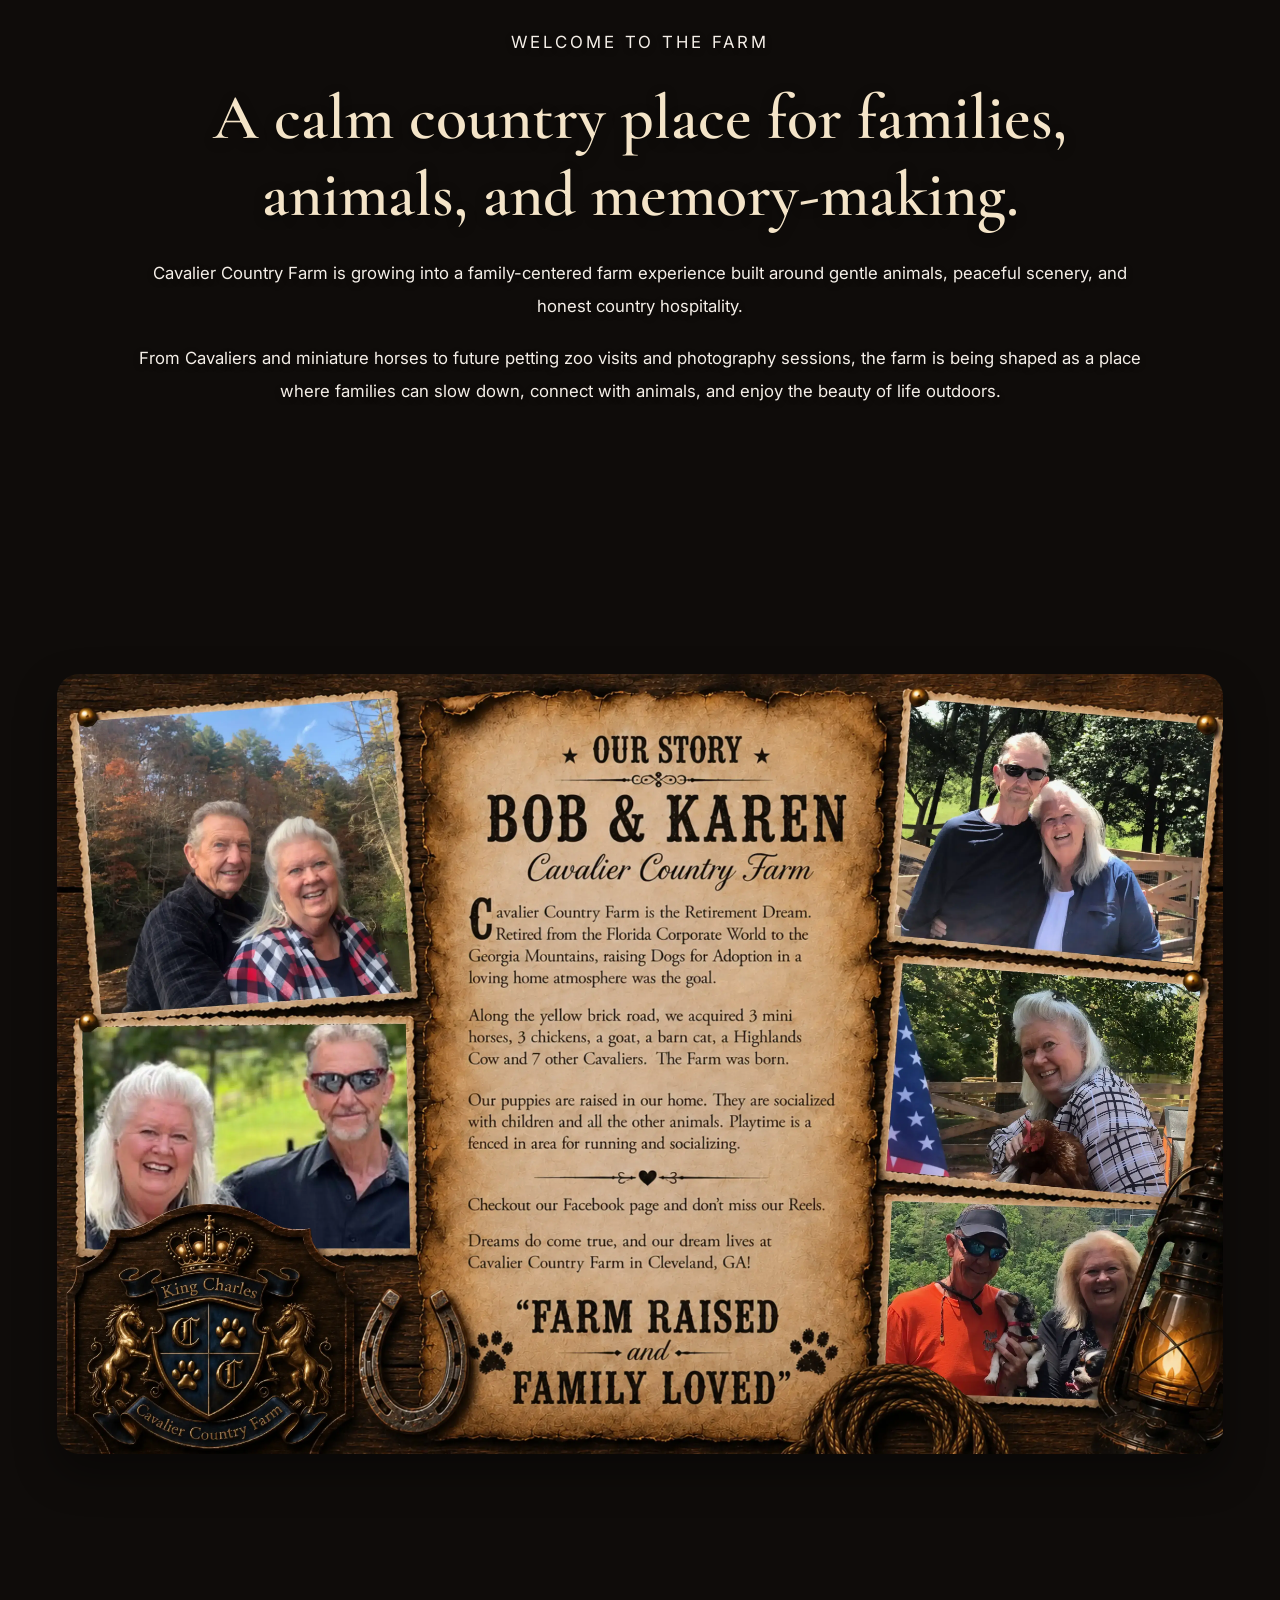
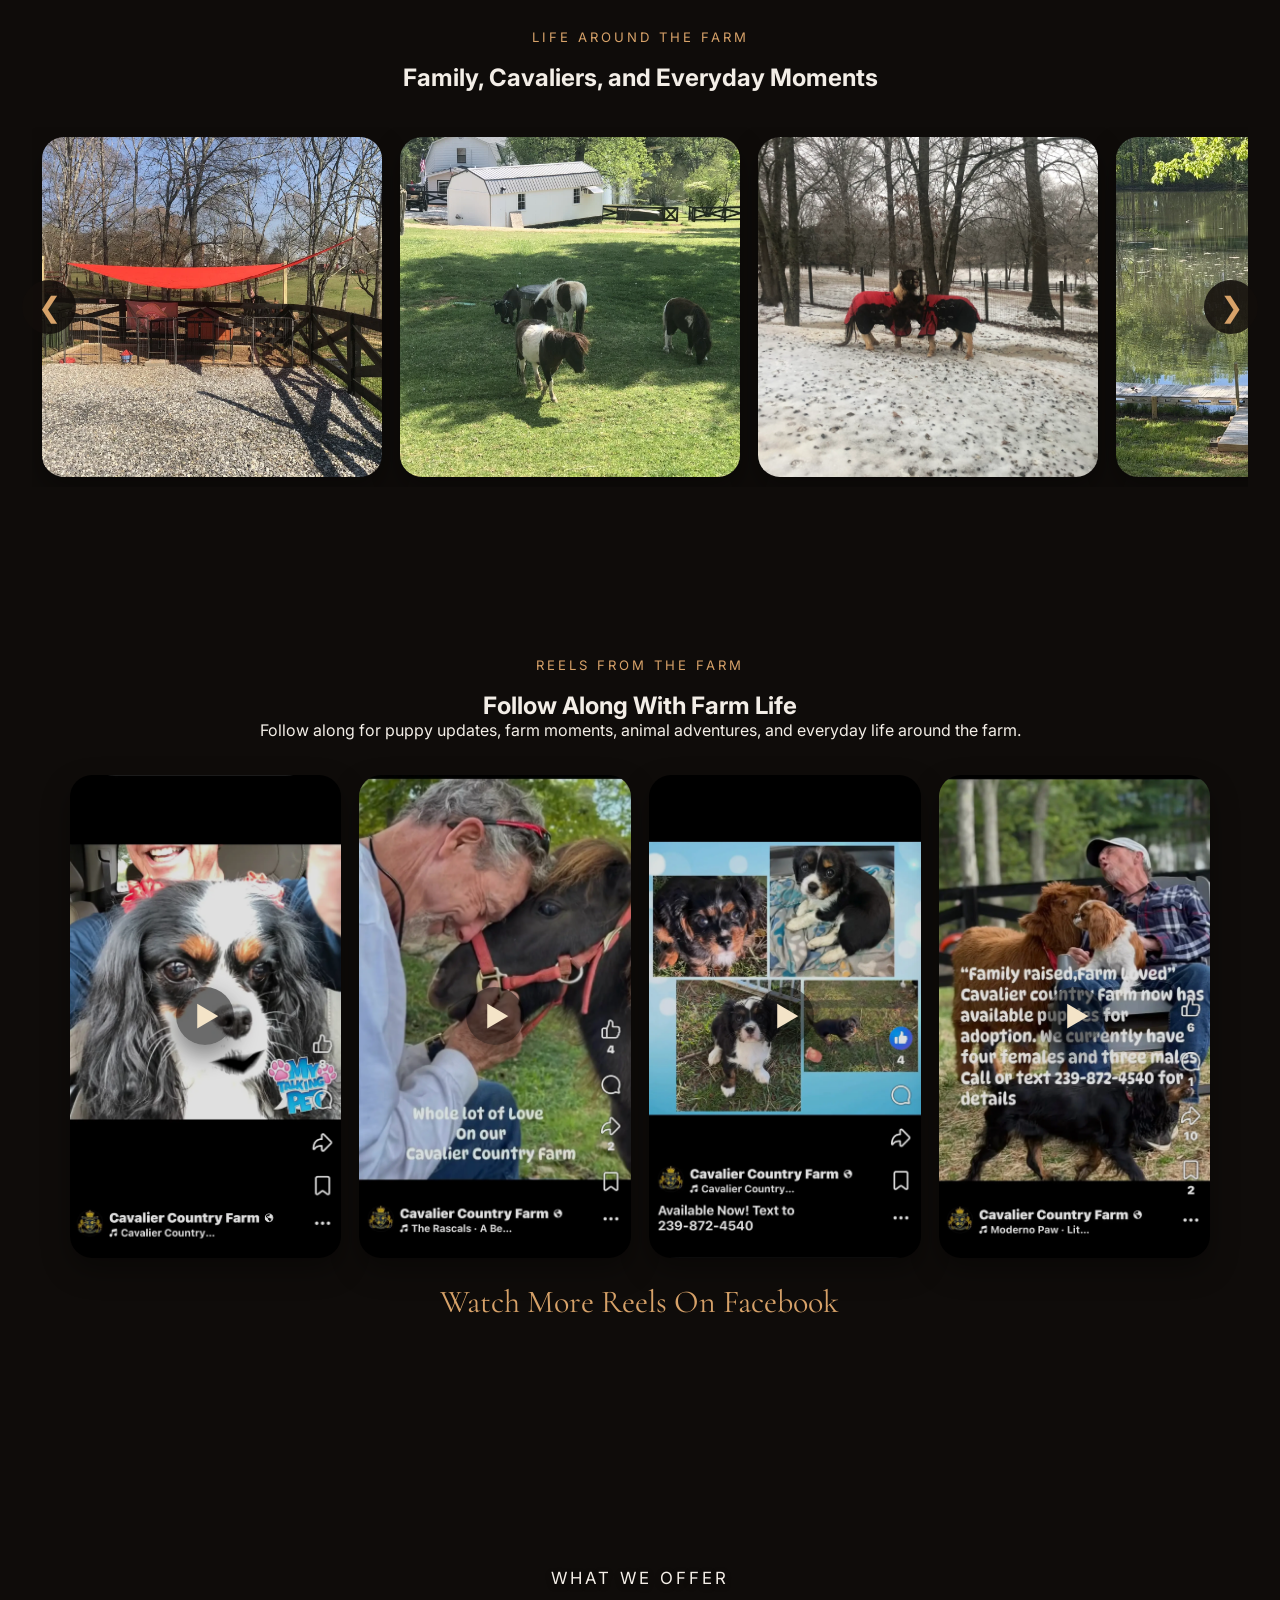
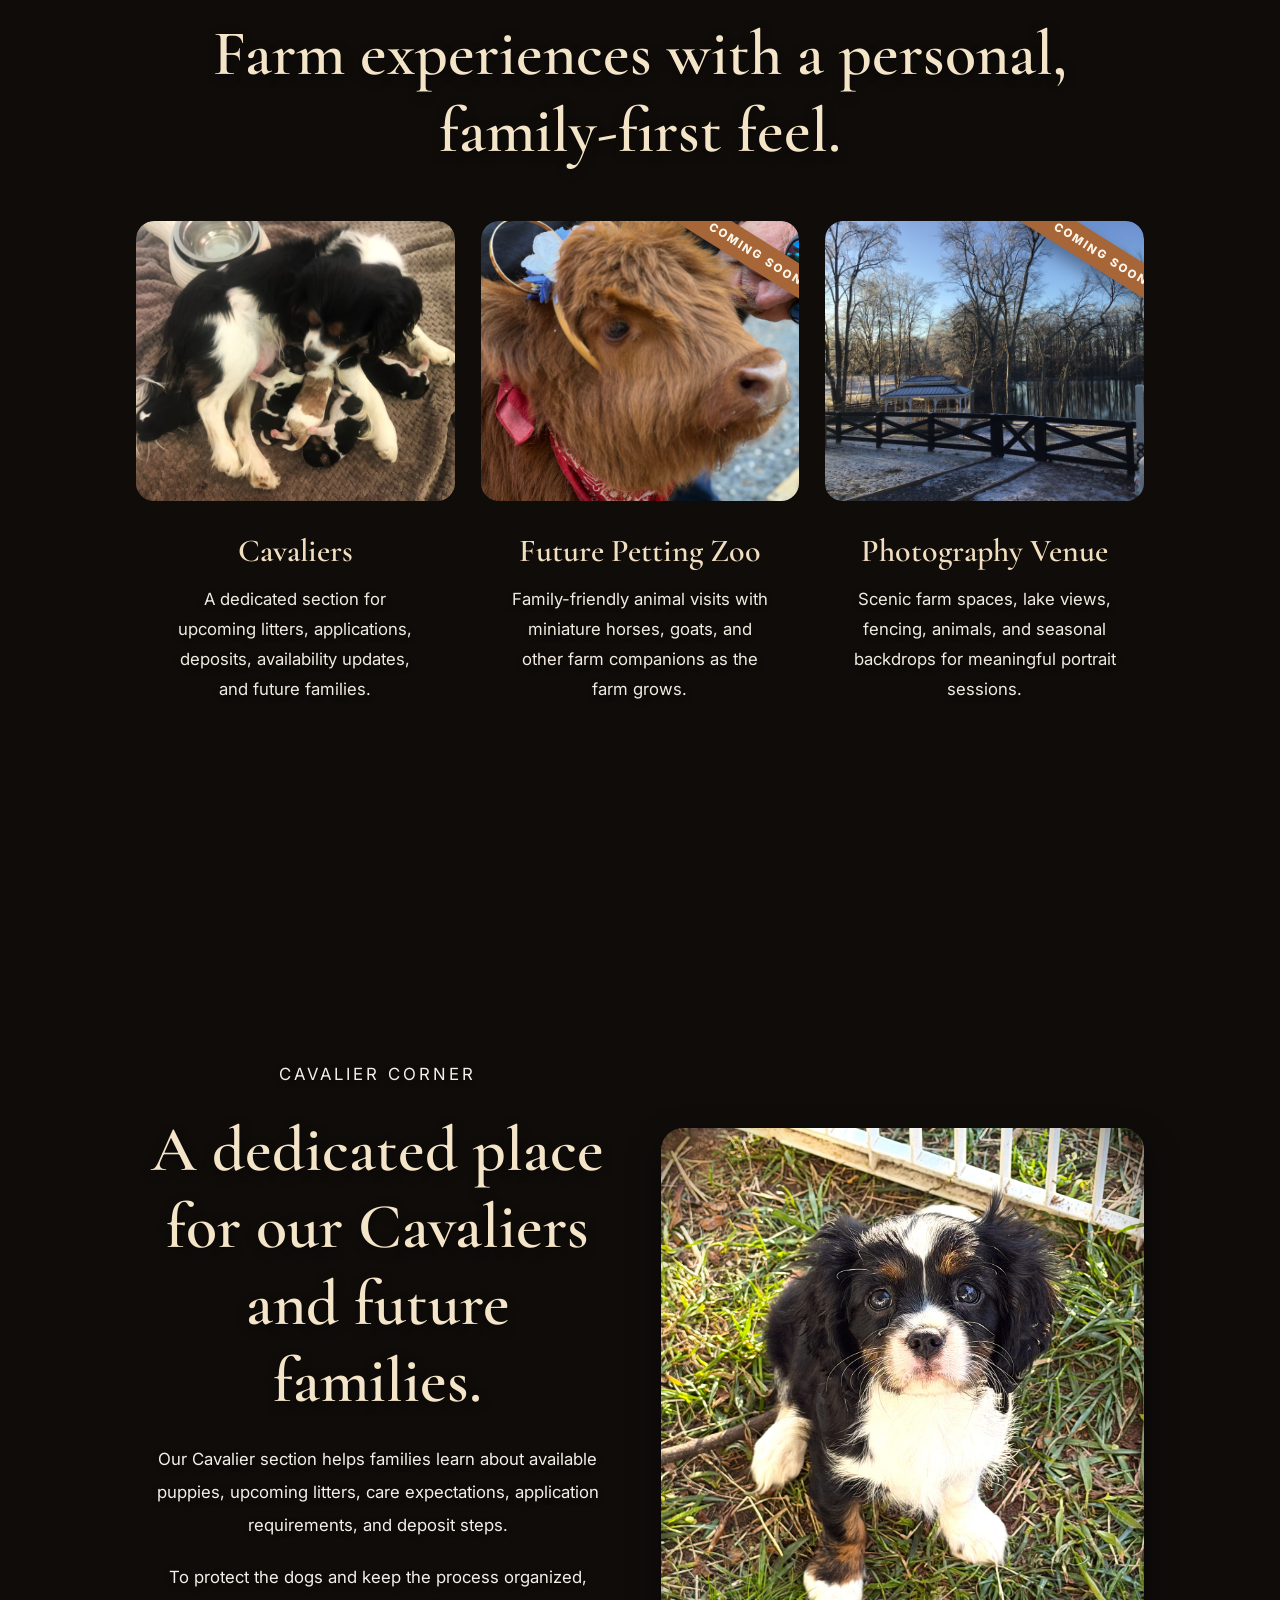
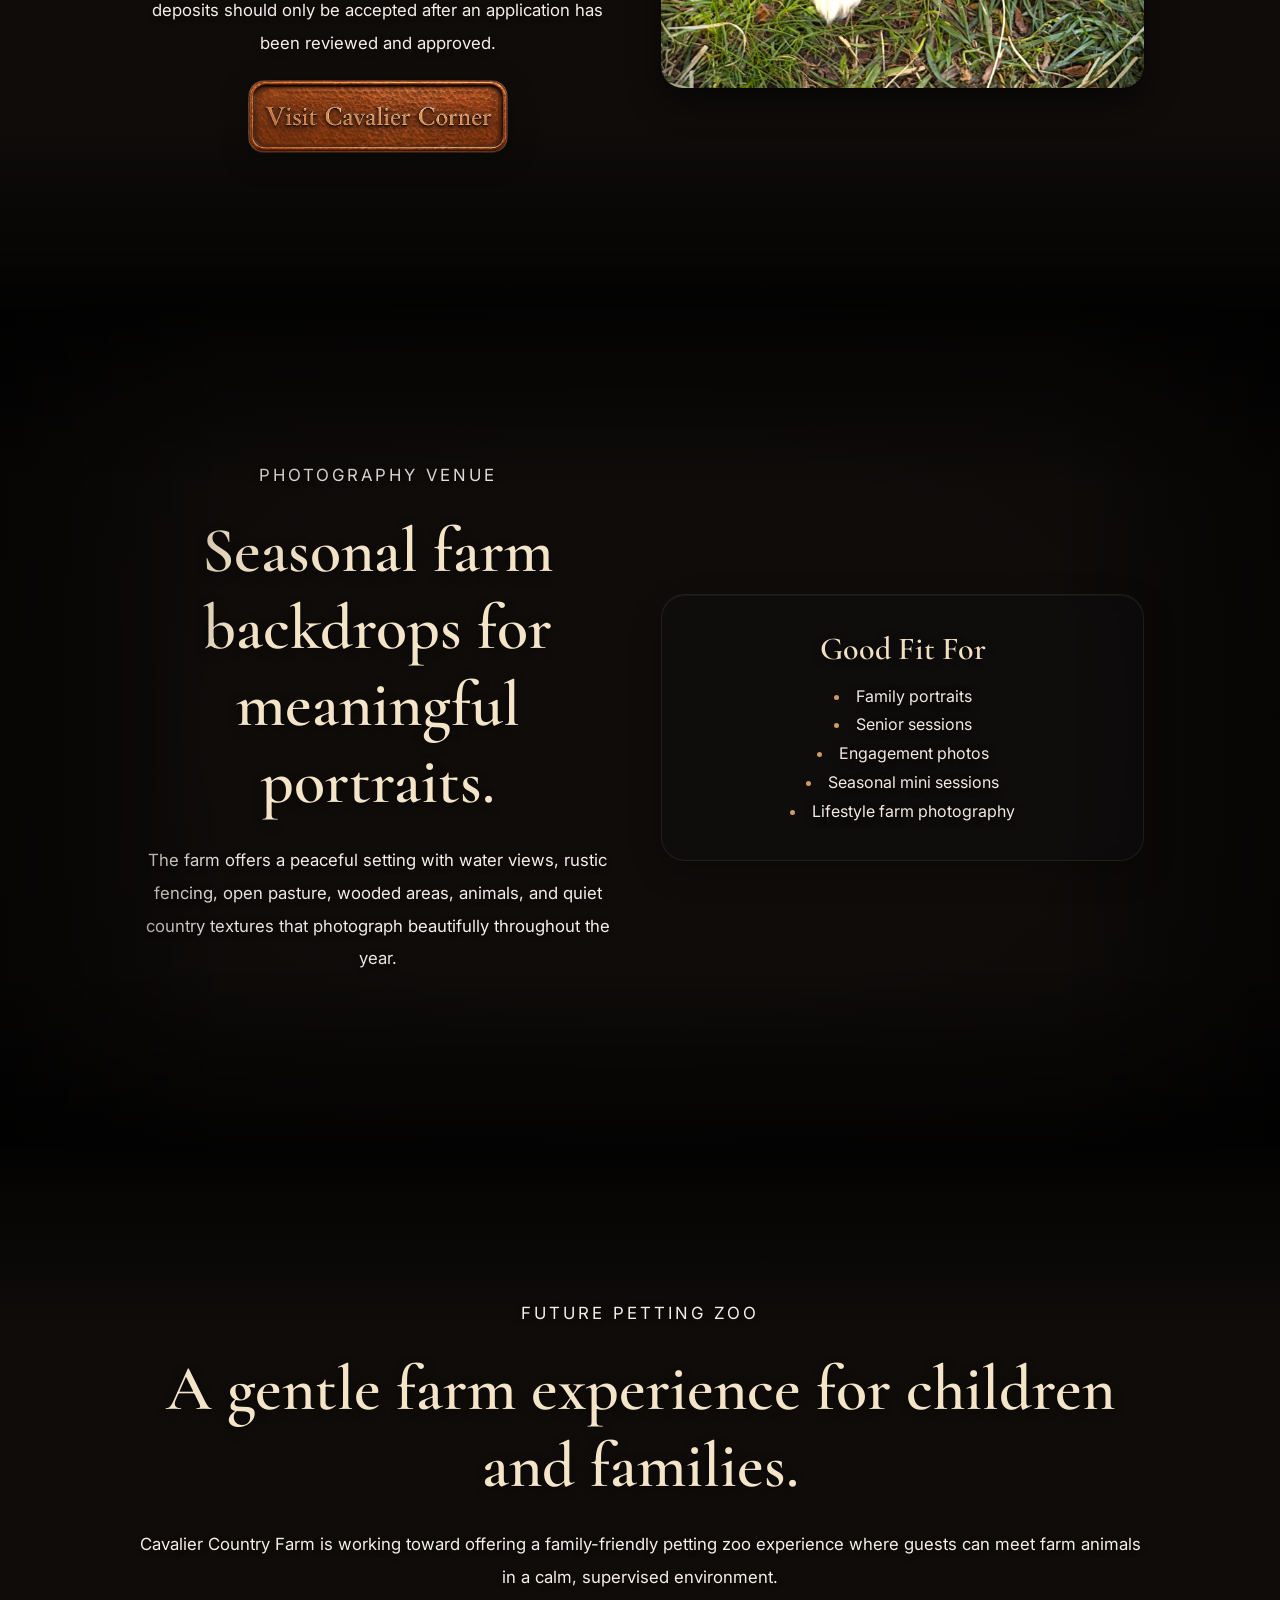
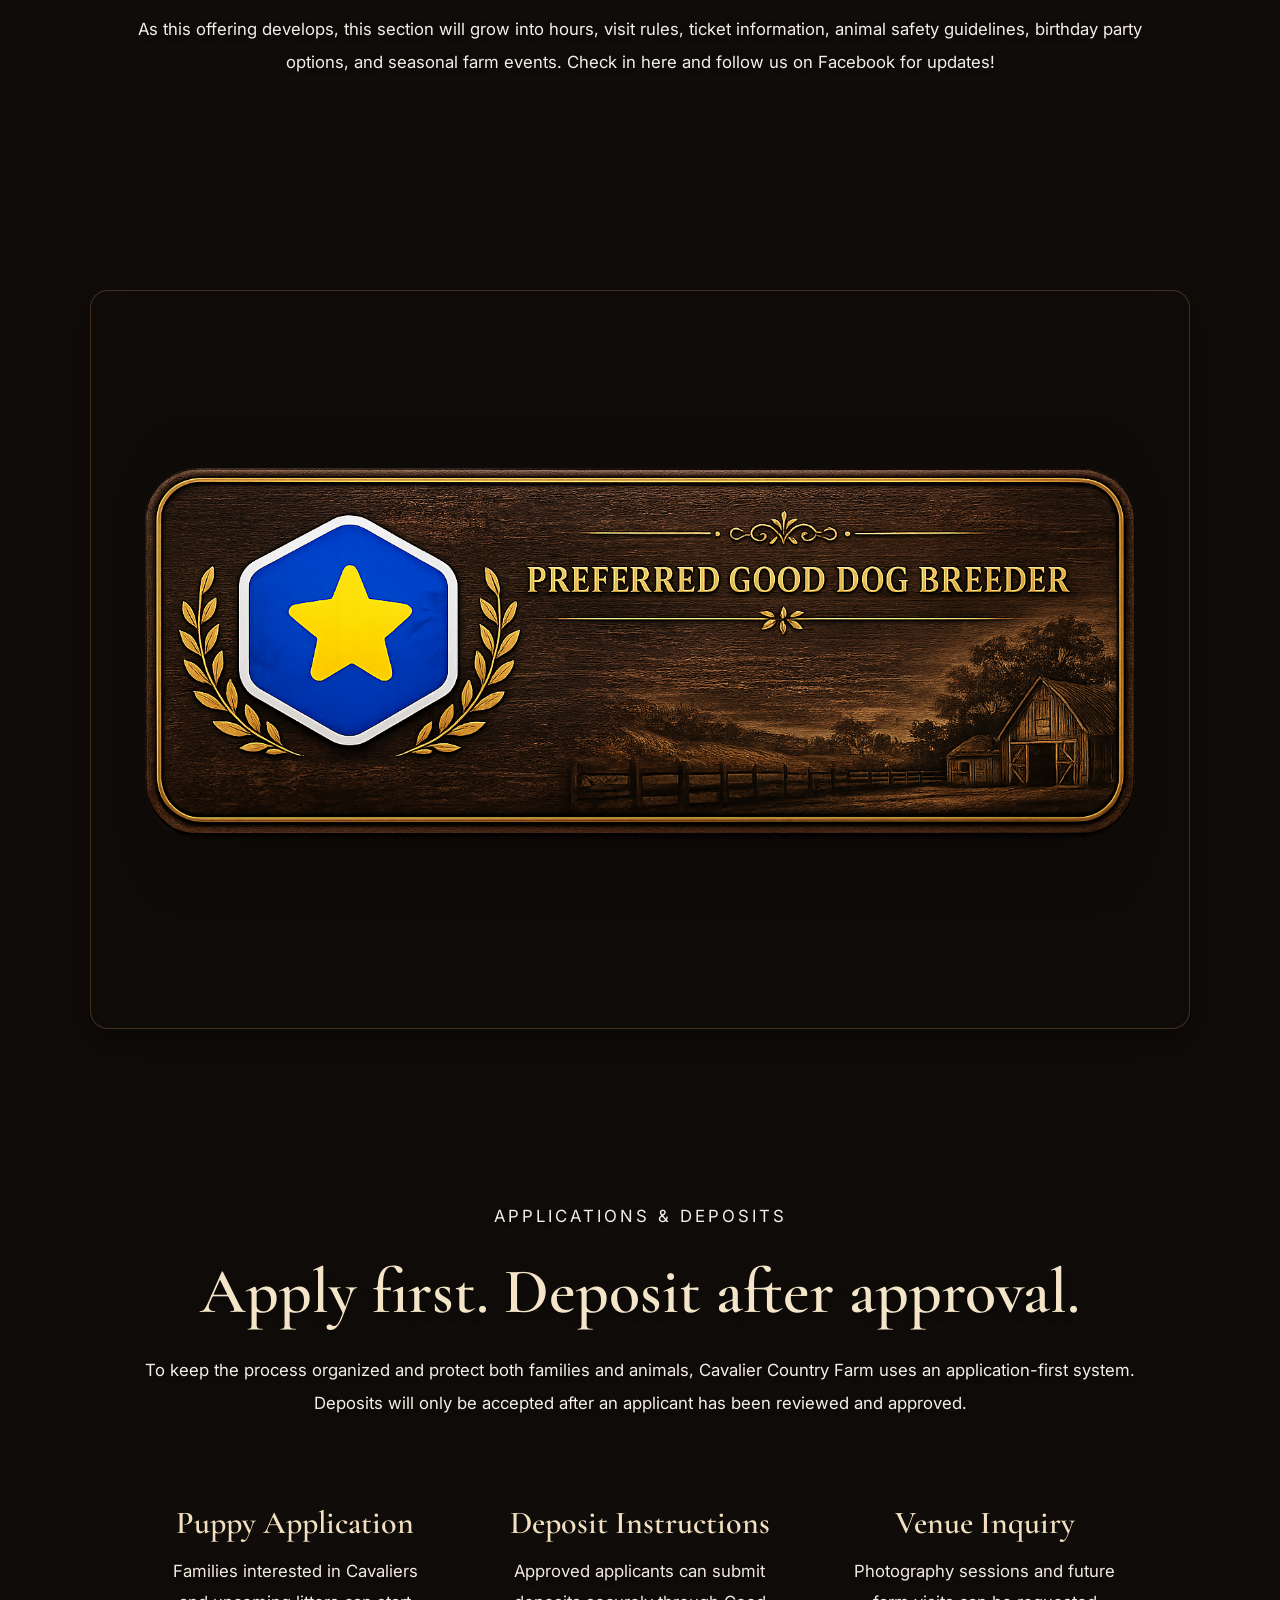
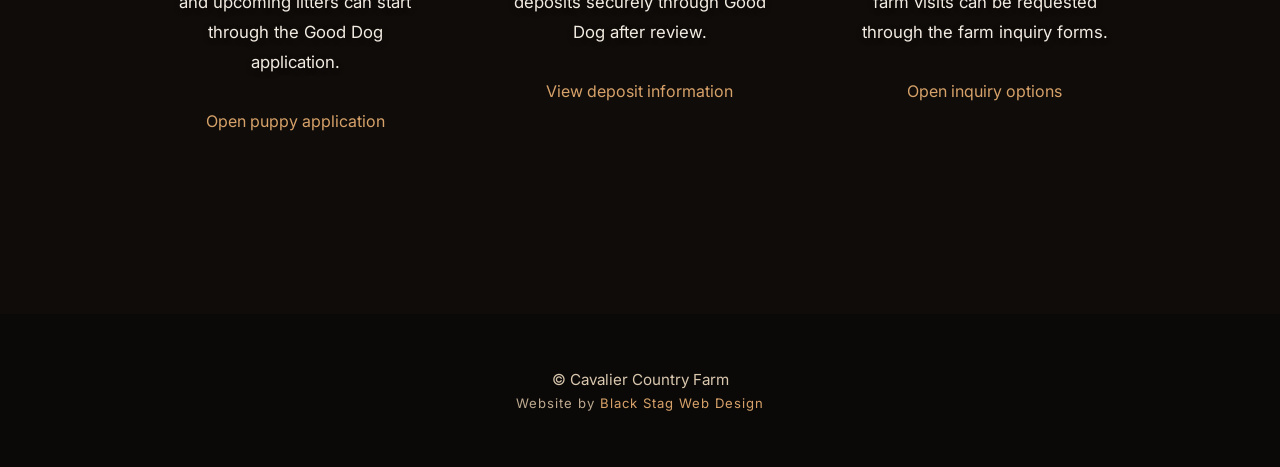
==== commit 81e926d5: "Tighten Cavalier Farm homepage SEO" ====
--- a/index.html
+++ b/index.html
@@ -1,47 +1,68 @@
 <!DOCTYPE html>
 <html lang="en">
 <head>
-    <title>Cavalier Country Farm | Family-Raised Cavaliers in Cleveland, Georgia</title>
-
-    <meta name="description" content="Family-raised Cavalier King Charles Spaniel puppies in Cleveland, Georgia. Meet our Cavaliers, farm animals, and learn about life at Cavalier Country Farm.">
+    <title>Cavalier King Charles Spaniels | Cavalier Country Farm</title>
+
+    <meta name="description" content="Family-raised Cavalier King Charles Spaniel puppies in Cleveland, Georgia, with farm life, puppy updates, applications, and family-focused care.">
     <meta name="keywords" content="Cavalier King Charles Spaniel puppies Georgia, Cavaliers Cleveland GA, family raised puppies, Cavalier breeder Georgia">
-    <meta name="robots" content="index, follow">
+    <meta name="robots" content="index,follow,max-image-preview:large">
 
     <link rel="canonical" href="https://cavaliercountry.farm/">
 
-    <meta property="og:title" content="Cavalier Country Farm | Family-Raised Cavaliers in Cleveland, Georgia">
-    <meta property="og:description" content="Family-raised Cavalier King Charles Spaniel puppies in the North Georgia mountains.">
+    <meta property="og:title" content="Cavalier King Charles Spaniels | Cavalier Country Farm">
+    <meta property="og:description" content="Family-raised Cavalier King Charles Spaniel puppies in Cleveland, Georgia, with family-focused care and farm life.">
     <meta property="og:url" content="https://cavaliercountry.farm/">
     <meta property="og:type" content="website">
     <meta property="og:image" content="https://cavaliercountry.farm/assets/farm-sign.png">
 
     <meta name="twitter:card" content="summary_large_image">
-    <meta name="twitter:title" content="Cavalier Country Farm">
-    <meta name="twitter:description" content="Family-raised Cavalier King Charles Spaniel puppies in Cleveland, Georgia.">
+    <meta name="twitter:title" content="Cavalier King Charles Spaniels | Cavalier Country Farm">
+    <meta name="twitter:description" content="Family-raised Cavalier King Charles Spaniel puppies in Cleveland, Georgia, with family-focused care and farm life.">
     <meta name="twitter:image" content="https://cavaliercountry.farm/assets/farm-sign.png">
 
     <script type="application/ld+json">
     {
       "@context":"https://schema.org",
-      "@type":"LocalBusiness",
-      "name":"Cavalier Country Farm",
-      "url":"https://cavaliercountry.farm/",
-      "description":"Family-raised Cavalier King Charles Spaniel puppies and farm experiences in Cleveland, Georgia.",
-      "address":{
-        "@type":"PostalAddress",
-        "addressLocality":"Cleveland",
-        "addressRegion":"GA",
-        "addressCountry":"US"
-      },
-      "sameAs":[
-        "https://www.gooddog.com/breeders/cavalier-country-farm-georgia#breed_id=72&m_layout=new&locName=Cleveland%2C%20GA"
+      "@graph":[
+        {
+          "@type":"WebSite",
+          "@id":"https://cavaliercountry.farm/#website",
+          "url":"https://cavaliercountry.farm/",
+          "name":"Cavalier Country Farm",
+          "publisher":{"@id":"https://cavaliercountry.farm/#business"}
+        },
+        {
+          "@type":"LocalBusiness",
+          "@id":"https://cavaliercountry.farm/#business",
+          "name":"Cavalier Country Farm",
+          "url":"https://cavaliercountry.farm/",
+          "description":"Family-raised Cavalier King Charles Spaniel puppies and farm experiences in Cleveland, Georgia.",
+          "address":{
+            "@type":"PostalAddress",
+            "addressLocality":"Cleveland",
+            "addressRegion":"GA",
+            "addressCountry":"US"
+          },
+          "sameAs":[
+            "https://www.facebook.com/profile.php?id=61573333431485",
+            "https://www.gooddog.com/breeders/cavalier-country-farm-georgia#breed_id=72&m_layout=new&locName=Cleveland%2C%20GA"
+          ]
+        },
+        {
+          "@type":"WebPage",
+          "@id":"https://cavaliercountry.farm/#webpage",
+          "url":"https://cavaliercountry.farm/",
+          "name":"Cavalier King Charles Spaniels | Cavalier Country Farm",
+          "description":"Family-raised Cavalier King Charles Spaniel puppies in Cleveland, Georgia, with farm life, puppy updates, applications, and family-focused care.",
+          "isPartOf":{"@id":"https://cavaliercountry.farm/#website"},
+          "about":{"@id":"https://cavaliercountry.farm/#business"}
+        }
       ]
     }
     </script>
 
     <meta charset="UTF-8">
     <meta name="viewport" content="width=device-width, initial-scale=1.0">
-    <title>Cavalier Country Farm</title>
     <link rel="stylesheet" href="styles.css?v=24">
     <script src="script.js?v=24" defer></script>
 </head>
--- a/styles.css
+++ b/styles.css
@@ -2517,4 +2517,44 @@
         right:-2px;
         bottom:42px;
     }
+}
+
+/* PREFERRED BREEDER BANNER */
+
+.preferred-breeder-section{
+    padding:40px 20px 20px;
+}
+
+.preferred-breeder-link{
+    display:block;
+    width:min(1100px,92%);
+    margin:auto;
+    transition:.25s ease;
+}
+
+.preferred-breeder-banner{
+    display:block;
+    width:100%;
+    height:auto;
+    border-radius:18px;
+    filter:drop-shadow(0 14px 28px rgba(0,0,0,.35));
+    transition:.25s ease;
+}
+
+.preferred-breeder-link:hover{
+    transform:translateY(-2px);
+}
+
+.preferred-breeder-link:hover .preferred-breeder-banner{
+    filter:
+        drop-shadow(0 0 12px rgba(215,162,105,.45))
+        drop-shadow(0 14px 28px rgba(0,0,0,.4));
+}
+
+.good-dog-section .section-card{
+    background:transparent !important;
+    border:none !important;
+    box-shadow:none !important;
+    backdrop-filter:none !important;
+    -webkit-backdrop-filter:none !important;
 }
